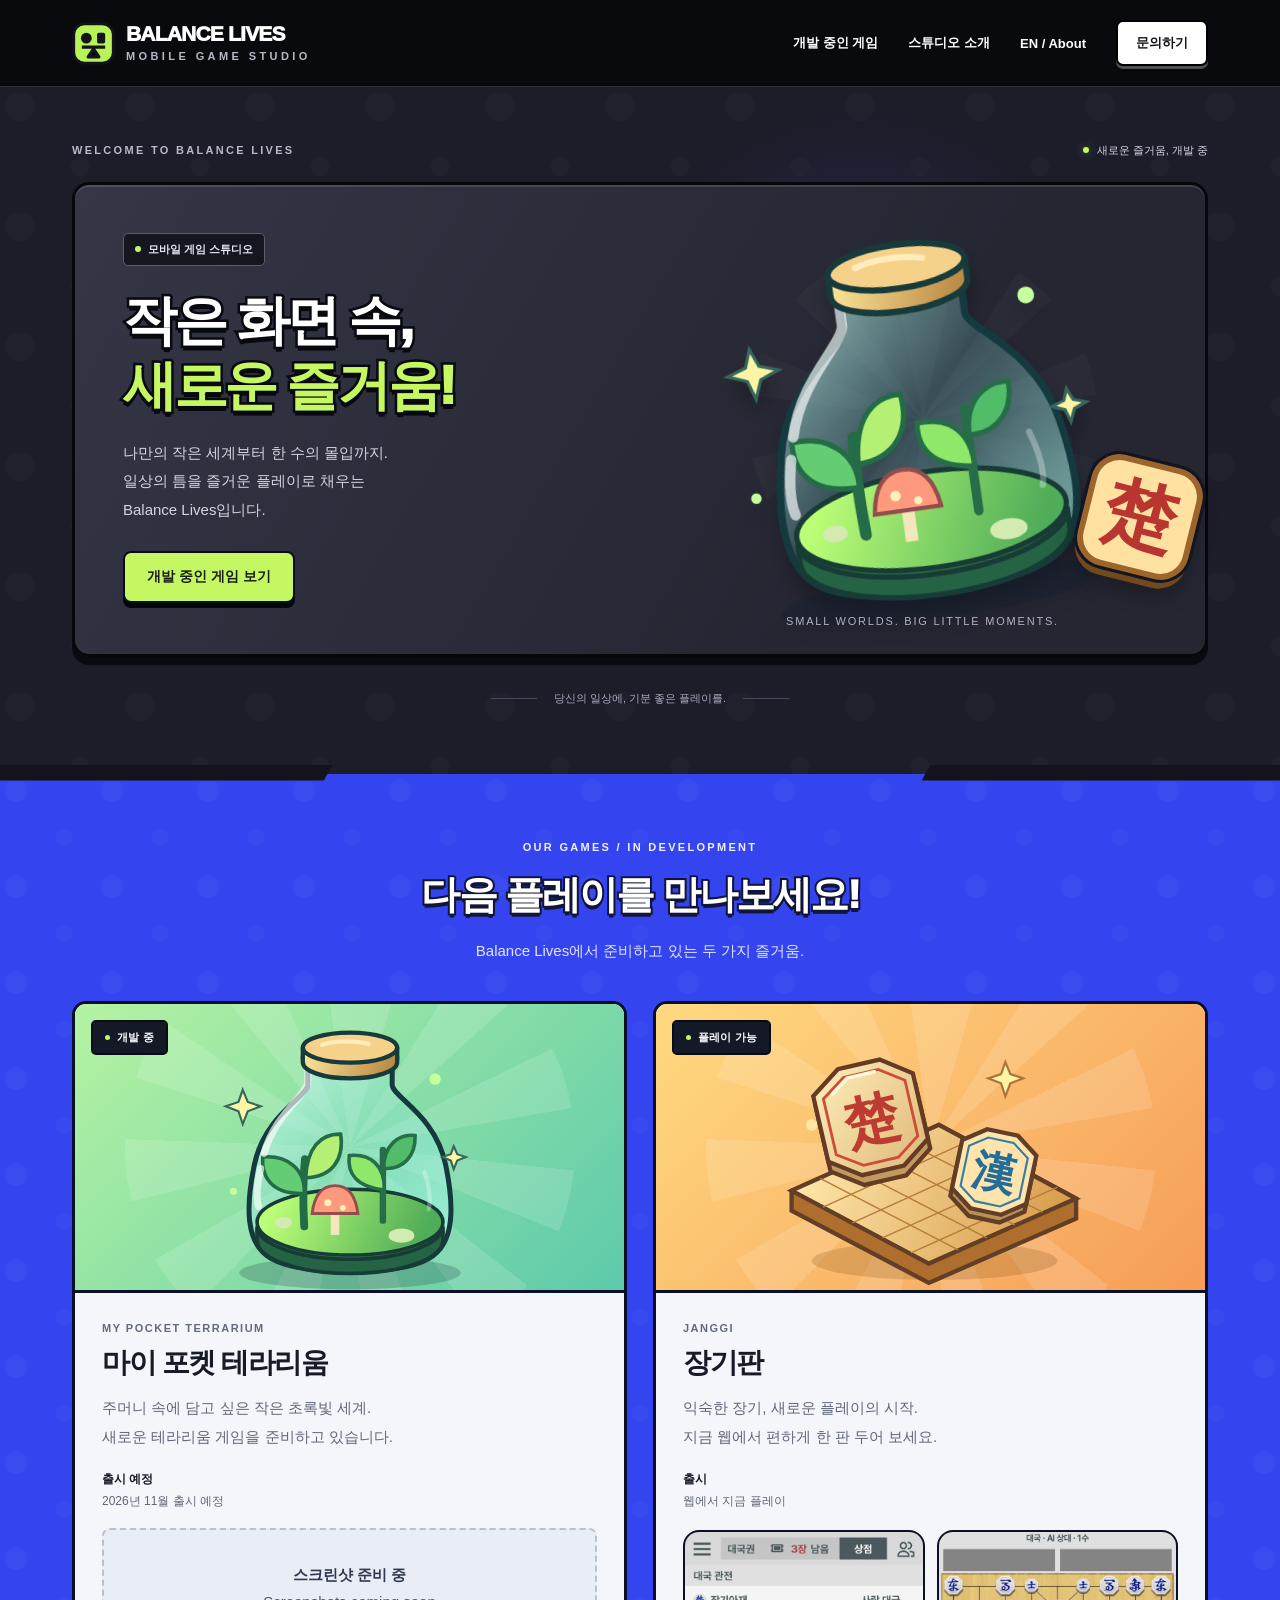
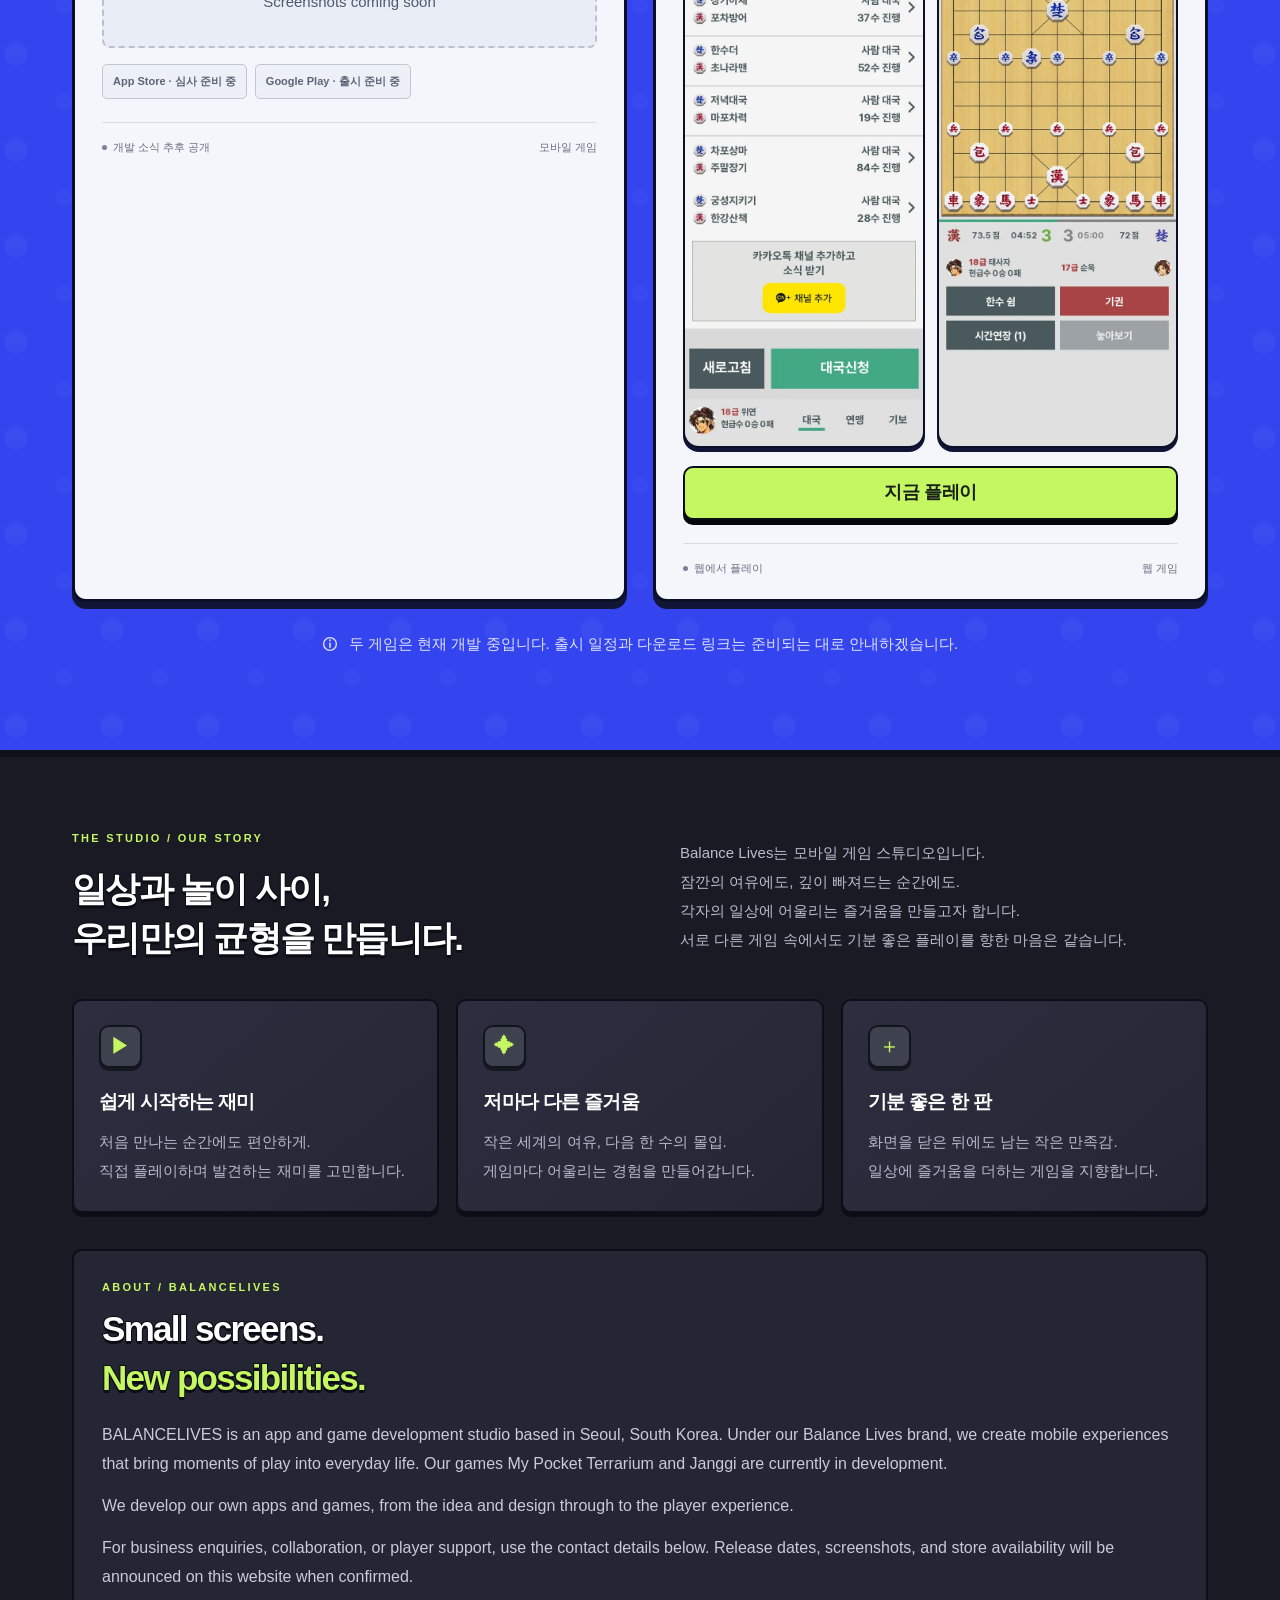
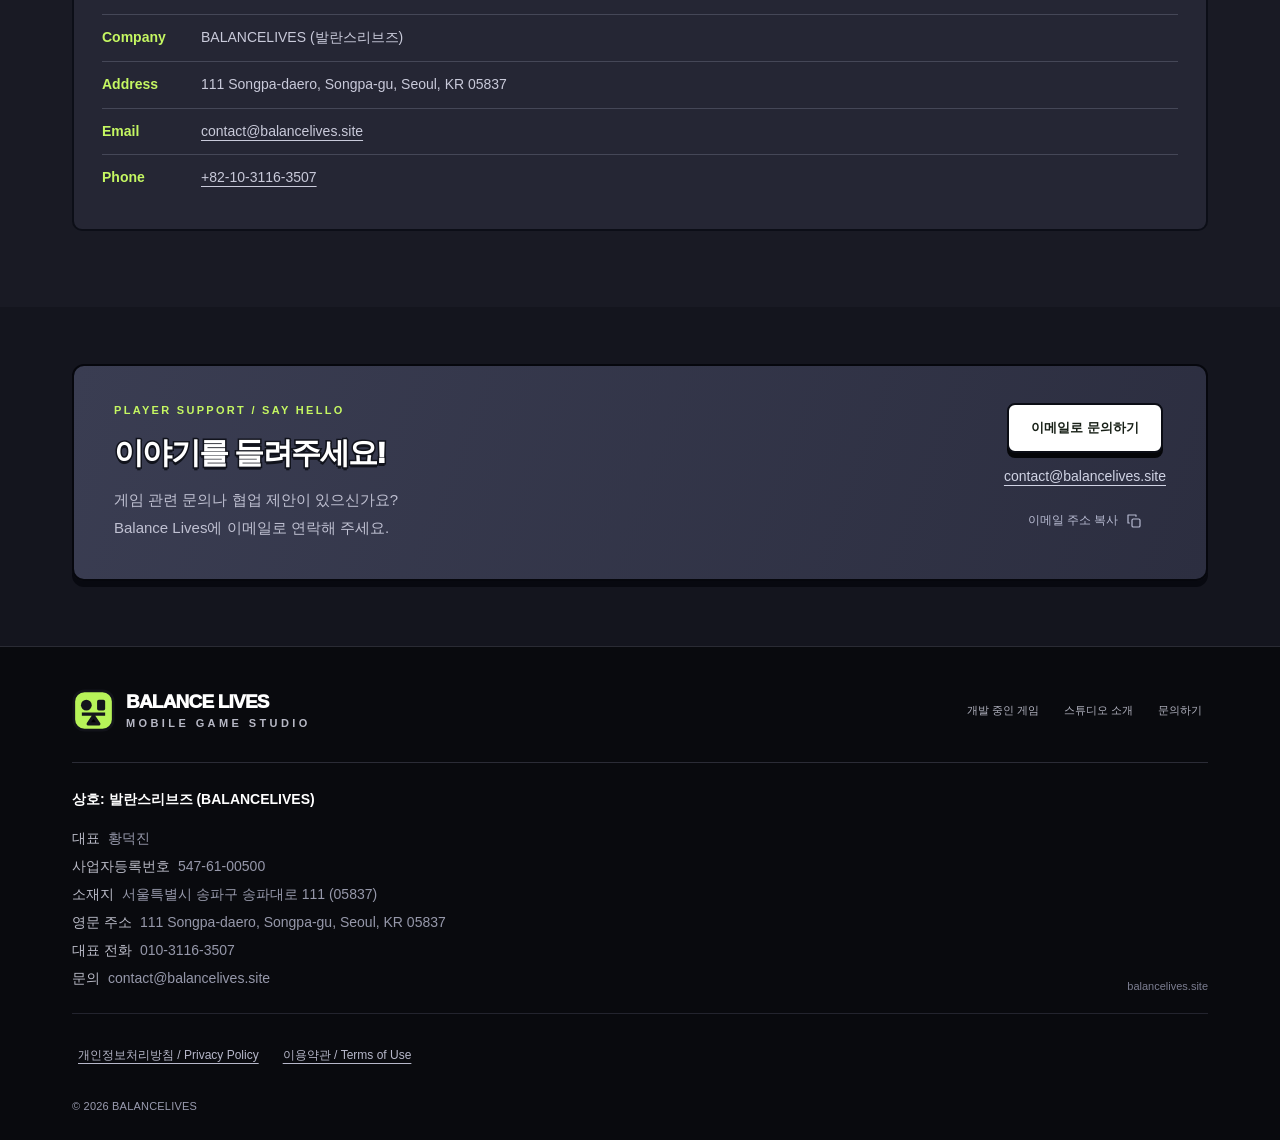
==== index.html @ 492463c9 "Make 장기판 phone shots a horizontal swipe carousel on mobile" ====
<!doctype html>
<html lang="ko"><head><meta charset="utf-8"><meta name="viewport" content="width=device-width, initial-scale=1"><meta name="theme-color" content="#12131b">
<title>Balance Lives | 작은 화면, 새로운 즐거움</title><meta name="description" content="모바일 게임 스튜디오 Balance Lives. 개발 중인 마이 포켓 테라리움과 장기, 스튜디오 소개 및 문의 안내."><link rel="canonical" href="https://balancelives.site/"><meta property="og:type" content="website"><meta property="og:locale" content="ko_KR"><meta property="og:title" content="Balance Lives | 작은 화면, 새로운 즐거움"><meta property="og:description" content="마이 포켓 테라리움과 장기를 준비하는 모바일 게임 스튜디오."><meta property="og:url" content="https://balancelives.site/">
<meta property="og:site_name" content="Balance Lives"><meta property="og:image" content="https://balancelives.site/assets/og-image.png"><meta property="og:image:width" content="1200"><meta property="og:image:height" content="630"><meta property="og:image:alt" content="Balance Lives — mobile apps and games from Seoul"><meta name="twitter:card" content="summary_large_image"><link rel="apple-touch-icon" sizes="180x180" href="/assets/apple-touch-icon.png"><link rel="icon" type="image/png" sizes="32x32" href="/assets/favicon-32.png"><link rel="icon" type="image/png" sizes="16x16" href="/assets/favicon-16.png">
<link rel="stylesheet" href="/assets/site.css"></head><body>
<a class="skip" href="#main">본문 바로가기</a>
<header class="site-header"><nav class="wrap nav" aria-label="주요 메뉴"><a class="brand" href="#" aria-label="Balance Lives 홈"><svg viewBox="0 0 48 48" aria-hidden="true"><rect x="2" y="2" width="44" height="44" rx="12" fill="#b7f359" stroke="#12131a" stroke-width="3"/><path d="M11 28h26M24 30l-6 9h12z" stroke="#14151c" stroke-width="3.5" stroke-linejoin="round"/><circle cx="16" cy="18" r="6" fill="#14151c"/><rect x="28" y="12" width="9" height="12" rx="2" fill="#14151c"/></svg><span class="brand-text">BALANCE LIVES<small>MOBILE GAME STUDIO</small></span></a><button type="button" class="menu-toggle" aria-expanded="false" aria-controls="nav-links" aria-label="메뉴 열기" id="menu-toggle" hidden>☰</button><div class="nav-links" id="nav-links"><a href="#games">개발 중인 게임</a><a href="#about">스튜디오 소개</a><a href="#about-en" lang="en" hreflang="en">EN / About</a><a href="#contact" class="nav-contact">문의하기</a></div></nav></header>
<main id="main">
<section class="hero pattern" aria-labelledby="hero-title"><div class="wrap"><div class="hero-meta"><span class="eyebrow">WELCOME TO BALANCE LIVES</span><span class="meta-status"><i class="status-dot"></i>새로운 즐거움, 개발 중</span></div><div class="hero-panel"><div class="hero-copy"><span class="pill">모바일 게임 스튜디오</span><h1 id="hero-title">작은 화면 속,<br><span>새로운 즐거움!</span></h1><p>나만의 작은 세계부터 한 수의 몰입까지.<br>일상의 틈을 즐거운 플레이로 채우는<br>Balance Lives입니다.</p><a href="#games" class="button">개발 중인 게임 보기</a></div><div class="hero-visual" role="img" aria-label="초록 식물이 자라는 테라리움과 붉은 장기 말을 표현한 스튜디오 일러스트"><svg viewBox="0 0 540 440" fill="none" aria-hidden="true">
<defs><linearGradient id="heroglass" x1="140" y1="80" x2="400" y2="350" gradientUnits="userSpaceOnUse"><stop stop-color="#d8fff3" stop-opacity=".8"/><stop offset=".5" stop-color="#8ce2e6" stop-opacity=".22"/><stop offset="1" stop-color="#b0fff1" stop-opacity=".6"/></linearGradient><linearGradient id="herobase" x1="160" y1="300" x2="350" y2="390" gradientUnits="userSpaceOnUse"><stop stop-color="#bcff76"/><stop offset="1" stop-color="#4fac58"/></linearGradient><linearGradient id="herocap" x1="210" y1="65" x2="330" y2="110" gradientUnits="userSpaceOnUse"><stop stop-color="#fee69a"/><stop offset="1" stop-color="#b98742"/></linearGradient></defs>
<ellipse cx="270" cy="390" rx="155" ry="23" fill="#071a32" opacity=".2"/>
<path d="M211 94h118v33c0 17 61 42 75 113 11 54 14 109-24 130-42 25-177 25-220 0-38-21-35-76-24-130 14-71 75-96 75-113Z" fill="url(#heroglass)" stroke="#143a40" stroke-width="7"/>
<ellipse cx="270" cy="331" rx="130" ry="42" fill="#337447" stroke="#173c36" stroke-width="5"/><path d="M140 325v19c0 26 58 47 130 47s130-21 130-47v-19c0 25-58 46-130 46s-130-21-130-46" fill="#246343" stroke="#173c36" stroke-width="5"/>
<ellipse cx="270" cy="319" rx="130" ry="46" fill="url(#herobase)" stroke="#173c36" stroke-width="5"/>
<path d="M206 325q-3-54 1-94" stroke="#246b48" stroke-width="11" stroke-linecap="round"/><path d="M206 279c-50 2-60-28-58-51 34-3 60 17 58 51Z" fill="#64cc72" stroke="#246b48" stroke-width="5"/><path d="M208 257c2-42 21-62 49-61 5 35-12 60-49 61Z" fill="#b4f073" stroke="#246b48" stroke-width="5"/>
<path d="M316 317v-99" stroke="#276d4a" stroke-width="9" stroke-linecap="round"/><path d="M318 274c-40-4-52-24-49-48 30-3 50 14 49 48Z" fill="#90e86b" stroke="#276d4a" stroke-width="5"/><path d="M317 244c0-32 21-49 44-46 1 28-16 48-44 46Z" fill="#51bd69" stroke="#276d4a" stroke-width="5"/>
<path d="M249 337v-30" stroke="#f4e7bd" stroke-width="12"/><path d="M217 307q5-39 32-39t32 39Z" fill="#ff997d" stroke="#924e4d" stroke-width="4"/><circle cx="239" cy="292" r="5" fill="#fff1bc"/><circle cx="260" cy="299" r="4" fill="#fff1bc"/><ellipse cx="342" cy="338" rx="18" ry="10" fill="#d3eab2"/><ellipse cx="177" cy="320" rx="12" ry="8" fill="#d3eab2"/>
<path d="M211 97v26c0 17-47 46-61 100M145 244q-8 36-3 53" stroke="white" stroke-opacity=".65" stroke-width="10" stroke-linecap="round"/><path d="M374 249q11 33 6 52" stroke="white" stroke-opacity=".3" stroke-width="6" stroke-linecap="round"/>
<ellipse cx="270" cy="89" rx="66" ry="21" fill="#876038" stroke="#173a3a" stroke-width="6"/><path d="M204 75v20c0 13 29 23 66 23s66-10 66-23V75" fill="url(#herocap)" stroke="#173a3a" stroke-width="6"/><ellipse cx="270" cy="75" rx="66" ry="21" fill="#f5d18a" stroke="#173a3a" stroke-width="6"/><path d="M231 71c18-6 46-6 65-1" stroke="#ffedbc" stroke-width="6" stroke-linecap="round"/>
<path d="m120 134 7 17 18 6-18 7-7 18-6-18-18-7 18-6ZM415 213l5 11 12 4-12 5-5 12-4-12-12-5 12-4Z" fill="#fbf5a5" stroke="#37675b" stroke-width="3"/><circle cx="389" cy="119" r="8" fill="#c6ff9c"/><circle cx="107" cy="276" r="5" fill="#c6ff9c"/>
</svg><span class="floating-chip" aria-hidden="true">楚</span><span class="visual-note" aria-hidden="true">SMALL WORLDS. BIG LITTLE MOMENTS.</span></div></div><div class="hero-bottom">당신의 일상에, 기분 좋은 플레이를.</div></div></section>
<div class="zigzag" aria-hidden="true"></div>
<section class="games-section" id="games" aria-labelledby="games-title"><div class="wrap"><div class="section-head"><div class="eyebrow">OUR GAMES / IN DEVELOPMENT</div><h2 id="games-title">다음 플레이를 만나보세요!</h2><p>Balance Lives에서 준비하고 있는 두 가지 즐거움.</p></div><div class="games-grid">
<article class="game-card"><div class="game-art terrarium" role="img" aria-label="마이 포켓 테라리움을 표현한 유리병과 초록 식물 일러스트"><svg viewBox="0 0 540 440" fill="none" aria-hidden="true">
<defs><linearGradient id="gameglass" x1="140" y1="80" x2="400" y2="350" gradientUnits="userSpaceOnUse"><stop stop-color="#d8fff3" stop-opacity=".8"/><stop offset=".5" stop-color="#8ce2e6" stop-opacity=".22"/><stop offset="1" stop-color="#b0fff1" stop-opacity=".6"/></linearGradient><linearGradient id="gamebase" x1="160" y1="300" x2="350" y2="390" gradientUnits="userSpaceOnUse"><stop stop-color="#bcff76"/><stop offset="1" stop-color="#4fac58"/></linearGradient><linearGradient id="gamecap" x1="210" y1="65" x2="330" y2="110" gradientUnits="userSpaceOnUse"><stop stop-color="#fee69a"/><stop offset="1" stop-color="#b98742"/></linearGradient></defs>
<ellipse cx="270" cy="390" rx="155" ry="23" fill="#071a32" opacity=".2"/>
<path d="M211 94h118v33c0 17 61 42 75 113 11 54 14 109-24 130-42 25-177 25-220 0-38-21-35-76-24-130 14-71 75-96 75-113Z" fill="url(#gameglass)" stroke="#143a40" stroke-width="7"/>
<ellipse cx="270" cy="331" rx="130" ry="42" fill="#337447" stroke="#173c36" stroke-width="5"/><path d="M140 325v19c0 26 58 47 130 47s130-21 130-47v-19c0 25-58 46-130 46s-130-21-130-46" fill="#246343" stroke="#173c36" stroke-width="5"/>
<ellipse cx="270" cy="319" rx="130" ry="46" fill="url(#gamebase)" stroke="#173c36" stroke-width="5"/>
<path d="M206 325q-3-54 1-94" stroke="#246b48" stroke-width="11" stroke-linecap="round"/><path d="M206 279c-50 2-60-28-58-51 34-3 60 17 58 51Z" fill="#64cc72" stroke="#246b48" stroke-width="5"/><path d="M208 257c2-42 21-62 49-61 5 35-12 60-49 61Z" fill="#b4f073" stroke="#246b48" stroke-width="5"/>
<path d="M316 317v-99" stroke="#276d4a" stroke-width="9" stroke-linecap="round"/><path d="M318 274c-40-4-52-24-49-48 30-3 50 14 49 48Z" fill="#90e86b" stroke="#276d4a" stroke-width="5"/><path d="M317 244c0-32 21-49 44-46 1 28-16 48-44 46Z" fill="#51bd69" stroke="#276d4a" stroke-width="5"/>
<path d="M249 337v-30" stroke="#f4e7bd" stroke-width="12"/><path d="M217 307q5-39 32-39t32 39Z" fill="#ff997d" stroke="#924e4d" stroke-width="4"/><circle cx="239" cy="292" r="5" fill="#fff1bc"/><circle cx="260" cy="299" r="4" fill="#fff1bc"/><ellipse cx="342" cy="338" rx="18" ry="10" fill="#d3eab2"/><ellipse cx="177" cy="320" rx="12" ry="8" fill="#d3eab2"/>
<path d="M211 97v26c0 17-47 46-61 100M145 244q-8 36-3 53" stroke="white" stroke-opacity=".65" stroke-width="10" stroke-linecap="round"/><path d="M374 249q11 33 6 52" stroke="white" stroke-opacity=".3" stroke-width="6" stroke-linecap="round"/>
<ellipse cx="270" cy="89" rx="66" ry="21" fill="#876038" stroke="#173a3a" stroke-width="6"/><path d="M204 75v20c0 13 29 23 66 23s66-10 66-23V75" fill="url(#gamecap)" stroke="#173a3a" stroke-width="6"/><ellipse cx="270" cy="75" rx="66" ry="21" fill="#f5d18a" stroke="#173a3a" stroke-width="6"/><path d="M231 71c18-6 46-6 65-1" stroke="#ffedbc" stroke-width="6" stroke-linecap="round"/>
<path d="m120 134 7 17 18 6-18 7-7 18-6-18-18-7 18-6ZM415 213l5 11 12 4-12 5-5 12-4-12-12-5 12-4Z" fill="#fbf5a5" stroke="#37675b" stroke-width="3"/><circle cx="389" cy="119" r="8" fill="#c6ff9c"/><circle cx="107" cy="276" r="5" fill="#c6ff9c"/>
</svg><span class="dev-badge">개발 중</span></div><div class="game-info"><span class="eyebrow">MY POCKET TERRARIUM</span><h3>마이 포켓 테라리움</h3><p>주머니 속에 담고 싶은 작은 초록빛 세계.<br>새로운 테라리움 게임을 준비하고 있습니다.</p><dl class="release-info"><div><dt>출시 예정</dt><dd>2026년 11월 출시 예정</dd></div></dl><!-- 파일 추가 후 data-screenshot-ready를 true로 바꾸면 9:19.5 스크린샷을 표시합니다. -->
<figure class="game-screenshot-frame" data-screenshot-ready="false"><template><img class="game-screenshot" src="/assets/games/my-pocket-terrarium-1.png" alt="마이 포켓 테라리움 게임 플레이 화면" width="900" height="1950" loading="lazy" decoding="async"></template><figcaption class="screenshot-placeholder"><strong>스크린샷 준비 중</strong><span lang="en">Screenshots coming soon</span></figcaption></figure><div class="store-links" aria-label="스토어 출시 상태"><span class="store-pending">App Store · 심사 준비 중</span><span class="store-pending">Google Play · 출시 준비 중</span><!-- 출시 후 span을 실제 스토어 URL의 a로 교체하세요. --></div><div class="game-info-bottom"><span>개발 소식 추후 공개</span><span>모바일 게임</span></div></div></article>
<article class="game-card"><div class="game-art janggi" role="img" aria-label="장기판 위의 붉은 초나라 말과 푸른 한나라 말 일러스트"><svg viewBox="0 0 540 440" fill="none" aria-hidden="true"><defs><linearGradient id="board" x1="90" y1="230" x2="420" y2="390" gradientUnits="userSpaceOnUse"><stop stop-color="#ffe8ac"/><stop offset="1" stop-color="#d89c4b"/></linearGradient><linearGradient id="redpiece" x1="100" y1="100" x2="250" y2="260" gradientUnits="userSpaceOnUse"><stop stop-color="#fff1bd"/><stop offset="1" stop-color="#dfb879"/></linearGradient></defs><ellipse cx="275" cy="373" rx="172" ry="27" fill="#71410d" opacity=".2"/><path d="m75 275 206-92 192 103v28l-206 90L75 303Z" fill="#ad6e2e" stroke="#633e27" stroke-width="6"/><path d="m75 275 206-92 192 103-206 91Z" fill="url(#board)" stroke="#633e27" stroke-width="6"/><g stroke="#b67c39" stroke-width="2"><path d="m115 258 193 100m-154-117 194 100m-155-118 194 100m-156-118 195 100M119 298l205-93m-164 115 205-93m-163 114 205-92m-165 113 205-92"/></g><g transform="rotate(-13 192 203)"><path d="m121 139 42-29h60l41 29v94l-41 29h-60l-42-29Z" fill="#c29a60" stroke="#663b24" stroke-width="6"/><path d="m121 125 42-29h60l41 29v94l-41 29h-60l-42-29Z" fill="url(#redpiece)" stroke="#663b24" stroke-width="6"/><path d="m134 132 34-23h50l33 23v80l-33 23h-50l-34-23Z" stroke="#cc4e3a" stroke-width="4"/><text x="192" y="202" text-anchor="middle" font-size="76" font-family="serif" font-weight="900" fill="#bd3c31">楚</text><path d="m148 128 25-17h39" stroke="#fff9db" stroke-width="5" stroke-linecap="round"/></g><g transform="rotate(12 355 260)"><path d="m303 225 31-22h44l31 22v69l-31 22h-44l-31-22Z" fill="#b99058" stroke="#633e27" stroke-width="6"/><path d="m303 214 31-22h44l31 22v69l-31 22h-44l-31-22Z" fill="#ffe5ad" stroke="#633e27" stroke-width="6"/><path d="m314 220 24-17h36l24 17v57l-24 17h-36l-24-17Z" stroke="#367ea0" stroke-width="3"/><text x="356" y="271" text-anchor="middle" font-family="serif" font-size="60" font-weight="900" fill="#246d99">漢</text></g><path d="m374 95 7 17 18 6-18 7-7 18-6-18-18-7 18-6Z" fill="#fff3a4" stroke="#aa743b" stroke-width="3"/><circle cx="103" cy="183" r="8" fill="#ffe8a2"/></svg><span class="dev-badge">플레이 가능</span></div><div class="game-info"><span class="eyebrow">JANGGI</span><h3>장기판</h3><p>익숙한 장기, 새로운 플레이의 시작.<br>지금 웹에서 편하게 한 판 두어 보세요.</p><dl class="release-info"><div><dt>출시</dt><dd>웹에서 지금 플레이</dd></div></dl>
<div class="janggi-phone-shots" aria-label="장기판 플레이 화면">
<figure class="janggi-phone"><img src="/assets/games/janggi-lobby.svg" alt="장기판 로비 화면 — 대국 관전 목록과 대국신청" width="600" height="1298" loading="lazy" decoding="async"></figure>
<figure class="janggi-phone"><img src="/assets/games/janggi-ai-board.svg" alt="장기판 AI 대국 화면 — 진행 중인 장기 판" width="600" height="1298" loading="lazy" decoding="async"></figure>
</div>
<div class="janggi-phone-dots" aria-hidden="true"><span class="is-active"></span><span></span></div><div class="store-links" aria-label="플레이 링크"><a class="janggi-play-btn" href="https://janggi.balancelives.site" target="_blank" rel="noopener noreferrer">지금 플레이</a></div><div class="game-info-bottom"><span>웹에서 플레이</span><span>웹 게임</span></div></div></article>
</div><p class="updates-note"><svg viewBox="0 0 20 20" fill="none" aria-hidden="true"><circle cx="10" cy="10" r="8" stroke="currentColor" stroke-width="1.7"/><path d="M10 9v5M10 5v1" stroke="currentColor" stroke-width="2" stroke-linecap="round"/></svg>두 게임은 현재 개발 중입니다. 출시 일정과 다운로드 링크는 준비되는 대로 안내하겠습니다.</p></div></section>
<section class="about-section" id="about" aria-labelledby="about-title"><div class="wrap"><div class="about-intro"><div><div class="eyebrow">THE STUDIO / OUR STORY</div><h2 id="about-title">일상과 놀이 사이,<br>우리만의 균형을 만듭니다.</h2></div><p>Balance Lives는 모바일 게임 스튜디오입니다.<br>잠깐의 여유에도, 깊이 빠져드는 순간에도.<br>각자의 일상에 어울리는 즐거움을 만들고자 합니다.<br>서로 다른 게임 속에서도 기분 좋은 플레이를 향한 마음은 같습니다.</p></div><div class="values"><article class="value"><div class="value-icon" aria-hidden="true">▶</div><h3>쉽게 시작하는 재미</h3><p>처음 만나는 순간에도 편안하게.<br>직접 플레이하며 발견하는 재미를 고민합니다.</p></article><article class="value"><div class="value-icon" aria-hidden="true">✦</div><h3>저마다 다른 즐거움</h3><p>작은 세계의 여유, 다음 한 수의 몰입.<br>게임마다 어울리는 경험을 만들어갑니다.</p></article><article class="value"><div class="value-icon" aria-hidden="true">＋</div><h3>기분 좋은 한 판</h3><p>화면을 닫은 뒤에도 남는 작은 만족감.<br>일상에 즐거움을 더하는 게임을 지향합니다.</p></article></div><section class="english-about" id="about-en" lang="en" aria-labelledby="about-en-title"><div class="eyebrow">ABOUT / BALANCELIVES</div><h3 id="about-en-title">Small screens.<br><span>New possibilities.</span></h3><p>BALANCELIVES is an app and game development studio based in Seoul, South Korea. Under our Balance Lives brand, we create mobile experiences that bring moments of play into everyday life. Our games My Pocket Terrarium and Janggi are currently in development.</p><p>We develop our own apps and games, from the idea and design through to the player experience.</p><p>For business enquiries, collaboration, or player support, use the contact details below. Release dates, screenshots, and store availability will be announced on this website when confirmed.</p><dl class="english-company"><div><dt>Company</dt><dd>BALANCELIVES (발란스리브즈)</dd></div><div><dt>Address</dt><dd>111 Songpa-daero, Songpa-gu, Seoul, KR 05837</dd></div><div><dt>Email</dt><dd><a href="mailto:contact@balancelives.site">contact@balancelives.site</a></dd></div><div><dt>Phone</dt><dd><a href="tel:+821031163507">+82-10-3116-3507</a></dd></div></dl></section></div></section>
<section class="contact-section" id="contact" aria-labelledby="contact-title"><div class="wrap contact-panel"><div><div class="eyebrow">PLAYER SUPPORT / SAY HELLO</div><h2 id="contact-title">이야기를 들려주세요!</h2><p>게임 관련 문의나 협업 제안이 있으신가요?<br>Balance Lives에 이메일로 연락해 주세요.</p></div><div class="contact-actions"><a class="button" href="mailto:contact@balancelives.site">이메일로 문의하기</a><a class="email" href="mailto:contact@balancelives.site">contact@balancelives.site</a><button type="button" class="copy" id="copy-email" hidden><span class="copy-label">이메일 주소 복사</span><svg viewBox="0 0 24 24" fill="none" stroke="currentColor" stroke-width="1.8" stroke-linecap="round" stroke-linejoin="round" aria-hidden="true" focusable="false"><rect x="9" y="9" width="12" height="12" rx="2"/><path d="M15 5V3H3v12h2"/></svg></button></div></div></section>
</main>
<footer class="site-footer"><div class="wrap"><div class="footer-top"><a href="#" class="brand" aria-label="Balance Lives 맨 위로"><svg viewBox="0 0 48 48" aria-hidden="true"><rect x="2" y="2" width="44" height="44" rx="12" fill="#b7f359" stroke="#12131a" stroke-width="3"/><path d="M11 28h26M24 30l-6 9h12z" stroke="#14151c" stroke-width="3.5" stroke-linejoin="round"/><circle cx="16" cy="18" r="6" fill="#14151c"/><rect x="28" y="12" width="9" height="12" rx="2" fill="#14151c"/></svg><span class="brand-text">BALANCE LIVES<small>MOBILE GAME STUDIO</small></span></a><nav class="footer-nav" aria-label="하단 메뉴"><a href="#games">개발 중인 게임</a><a href="#about">스튜디오 소개</a><a href="#contact">문의하기</a></nav></div><div class="company"><div><p class="company-name">상호: 발란스리브즈 (BALANCELIVES)</p><dl class="company-details"><div><dt>대표</dt><dd>황덕진</dd></div><div><dt>사업자등록번호</dt><dd>547-61-00500</dd></div><div><dt>소재지</dt><dd>서울특별시 송파구 송파대로 111 (05837)</dd></div><div><dt>영문 주소</dt><dd lang="en">111 Songpa-daero, Songpa-gu, Seoul, KR 05837</dd></div><div><dt>대표 전화</dt><dd><a href="tel:+821031163507">010-3116-3507</a></dd></div><div><dt>문의</dt><dd><a href="mailto:contact@balancelives.site">contact@balancelives.site</a></dd></div></dl></div><span class="company-domain">balancelives.site</span></div><nav class="policy-links" aria-label="정책 / Policies"><a href="/privacy/">개인정보처리방침 / Privacy Policy</a><a href="/terms/">이용약관 / Terms of Use</a></nav><p class="copyright">© 2026 BALANCELIVES</p></div></footer>
<div class="toast" id="toast" role="status" aria-live="polite" aria-atomic="true"></div>
<script src="/assets/main.js" defer></script><noscript><style>@media(max-width:720px){.site-header{height:auto}.nav{flex-wrap:wrap;padding-top:18px;padding-bottom:16px}.nav-links{position:static;display:flex;flex-direction:row;flex-wrap:wrap;background:none;border:0;box-shadow:none;padding:0;gap:15px;width:100%;font-size:11px}.nav-links>a{padding:6px 0}.nav-contact{background:none;color:white;border:0;box-shadow:none;margin:0;gap:10px}}</style></noscript>
<script>
(function(){
  var track=document.querySelector('.janggi-phone-shots');
  var dots=document.querySelectorAll('.janggi-phone-dots span');
  if(!track||dots.length<2) return;
  function sync(){
    var items=track.querySelectorAll('.janggi-phone');
    if(!items.length) return;
    var i=0, best=1e9;
    for(var n=0;n<items.length;n++){
      var d=Math.abs(items[n].offsetLeft-track.scrollLeft);
      if(d<best){best=d;i=n;}
    }
    dots.forEach(function(d,idx){d.classList.toggle('is-active',idx===i);});
  }
  track.addEventListener('scroll',sync,{passive:true});
  sync();
})();
</script>
</body></html>
---- assets/site.css ----
:root{--ink:#12131b;--dark:#1c1d29;--blue:#3445ef;--lime:#c5f762;--white:#fff;--muted:#b7b8ca;--edge:#080910}*{box-sizing:border-box}[hidden]{display:none!important}html{scroll-behavior:smooth;scroll-padding-top:100px}body{margin:0;font-family:"Arial Black","Apple SD Gothic Neo","Malgun Gothic",sans-serif;color:#fff;background:var(--ink);word-break:keep-all;-webkit-font-smoothing:antialiased}button,a,summary{-webkit-tap-highlight-color:transparent}a{color:inherit;text-decoration:none}button{font:inherit}button,a,summary{touch-action:manipulation}a:focus-visible,button:focus-visible,summary:focus-visible{outline:3px solid var(--lime);outline-offset:5px}::selection{background:var(--lime);color:var(--ink)}.wrap{width:min(1136px,calc(100% - 80px));margin:auto}.eyebrow{font-family:Arial,sans-serif;font-size:11px;font-weight:800;letter-spacing:2.3px;line-height:1.5;text-transform:uppercase}.skip{position:absolute;top:-80px;z-index:30;background:var(--lime);color:#101116;padding:14px}.skip:focus{top:10px}.site-header{height:87px;background:#090a0e;position:relative;z-index:10;border-bottom:1px solid #30313c}.nav{height:100%;display:flex;justify-content:space-between;align-items:center;gap:24px}.brand{display:inline-flex;align-items:center;gap:11px;flex:none}.brand svg{width:43px;height:43px}.brand-text{font-family:Arial,sans-serif;font-weight:950;font-size:21px;line-height:.95;letter-spacing:-.8px}.brand-text small{font-size:11px;font-weight:700;letter-spacing:3.4px;display:block;margin-top:7px;color:#b7b8c5}.nav-links{display:flex;gap:30px;align-items:center;font-size:13px;font-weight:700}.nav-links>a:hover{color:var(--lime)}.nav-contact{display:inline-flex;gap:26px;align-items:center;padding:12px 18px;border-radius:7px;background:#fff;color:#11121a;border:2px solid #000;box-shadow:0 3px 0 #4d4e57}.nav-links>.nav-contact:hover{background:var(--lime);color:#11121a}.menu-toggle{display:none;border:1px solid #52535e;background:#22232d;border-radius:5px;width:42px;height:40px;color:white;font-size:24px;cursor:pointer}.pattern{background-color:#1c1d29;background-image:radial-gradient(circle at 20px 20px,#ffffff05 14px,transparent 15px),radial-gradient(circle at 80px 80px,#ffffff04 9px,transparent 10px);background-size:120px 120px}.hero{position:relative;padding:55px 0 68px;overflow:hidden}.hero:before{content:"";position:absolute;width:530px;height:530px;left:calc(50% - 45px);top:5px;background:radial-gradient(ellipse,#6a5ef52b,transparent 65%);pointer-events:none}.hero-meta{display:flex;align-items:center;justify-content:space-between;color:#b9b9c9;margin-bottom:23px}.meta-status{display:flex;align-items:center;gap:8px;font-size:11px;color:#d2d3e1}.status-dot{width:6px;height:6px;flex:none;background:var(--lime);border-radius:50%;box-shadow:0 0 10px #c5f76366}.hero-panel{display:grid;grid-template-columns:1fr 1fr;position:relative;align-items:center;min-height:475px;border:3px solid #06070b;border-radius:17px;background:linear-gradient(120deg,#353646,#252632 70%);box-shadow:inset 0 2px 0 #ffffff20,0 8px 0 #090a10;isolation:isolate}.hero-copy{padding:45px 0 47px 48px;position:relative;z-index:2}.pill{display:inline-flex;align-items:center;gap:7px;background:#151620;border:1px solid #5b5d6c;border-radius:5px;padding:8px 11px;font-size:11px;font-weight:700;color:#e4e4ed}.pill:before{content:"";width:6px;height:6px;background:var(--lime);border-radius:50%}.hero h1{font-size:clamp(43px,4.2vw,61px);font-weight:950;line-height:1.22;letter-spacing:-3.4px;margin:22px 0 20px;paint-order:stroke fill; -webkit-text-stroke:5px #090a10;text-shadow:0 5px 0 #08090e}.hero h1 span{color:var(--lime)}.hero-copy p{font-family:"Apple SD Gothic Neo","Malgun Gothic",sans-serif;color:#d5d5e1;font-size:15px;line-height:1.9;margin:0 0 27px}.button{display:inline-flex;align-items:center;justify-content:center;gap:36px;border:2px solid #0b0d15;border-radius:8px;padding:15px 22px;font-size:14px;font-weight:900;background:var(--lime);color:#182017;box-shadow:0 5px 0 #050609;transition:transform .16s,box-shadow .16s,background .16s;cursor:pointer}.button:hover{background:#d7ff8b;transform:translateY(-2px);box-shadow:0 7px 0 #050609}.button:active{transform:translateY(3px);box-shadow:0 2px 0 #050609}.button .arrow{font-family:Arial,sans-serif;font-size:20px}.hero-visual{position:relative;align-self:stretch;display:flex;align-items:center;justify-content:center;min-width:0}.hero-visual:before{content:"";position:absolute;width:350px;height:350px;border-radius:50%;background:repeating-conic-gradient(from 10deg,#ffffff06 0deg 14deg,transparent 14deg 35deg);transform:rotate(-12deg)}.hero-visual>svg{position:relative;width:112%;max-width:570px;transform:rotate(-8deg) translate(-5px,-3px);filter:drop-shadow(0 15px 10px #0004)}.floating-chip{position:absolute;right:8px;bottom:80px;width:114px;height:114px;display:grid;place-items:center;background:#ffe1a1;border:6px solid #9b652b;outline:3px solid #111622;box-shadow:0 9px 0 #70491f,0 18px 20px #0004;border-radius:29px;transform:rotate(14deg);font-family:serif;font-weight:900;font-size:72px;color:#b93630;line-height:1}.visual-note{position:absolute;bottom:27px;left:25px;right:25px;text-align:center;font-size:11px;letter-spacing:1.8px;font-family:Arial,sans-serif;color:#b1b1c4}.hero-bottom{display:flex;justify-content:center;align-items:center;gap:17px;margin-top:34px;color:#a8a9be;font-size:11px}.hero-bottom:before,.hero-bottom:after{content:"";width:46px;height:1px;background:#494a59}.zigzag{height:16px;background:var(--ink);clip-path:polygon(0 0,26% 0,25.3% 100%,72% 100%,72.7% 0,100% 0,100% 100%,0 100%);position:relative;z-index:2;margin-top:-9px;margin-bottom:-7px}.games-section{background:#3445ef;position:relative;padding:65px 0 78px;background-image:radial-gradient(circle at 16px 16px,#ffffff08 11px,transparent 12px),radial-gradient(circle at 64px 64px,#ffffff05 8px,transparent 9px);background-size:96px 96px}.section-head{text-align:center;margin-bottom:37px}.section-head .eyebrow{color:#eef0ff;margin-bottom:14px}.section-head h2{font-size:39px;font-weight:950;letter-spacing:-1.9px;line-height:1.35;margin:0 0 15px;paint-order:stroke fill;-webkit-text-stroke:4px #111537;text-shadow:0 4px 0 #111537}.section-head p{margin:0;color:#e1e5ff;font-size:15px;font-family:"Malgun Gothic",sans-serif;line-height:1.85}.games-grid{display:grid;grid-template-columns:1fr 1fr;gap:26px}.game-card{border:3px solid #0b1029;border-radius:14px;background:#f5f6fb;box-shadow:0 7px 0 #111537;overflow:hidden;position:relative;color:#171b28}.game-art{height:289px;position:relative;display:flex;align-items:center;justify-content:center;overflow:hidden;border-bottom:3px solid #0b1029}.game-art:before{content:"";position:absolute;width:450px;height:450px;border-radius:50%;background:repeating-conic-gradient(from 0deg,#fff2 0deg 16deg,transparent 16deg 32deg)}.game-art.terrarium{background:linear-gradient(135deg,#b5f3a2,#5dcaab)}.game-art.janggi{background:linear-gradient(135deg,#ffda81,#f69c57)}.game-art>svg{height:110%;width:100%;position:relative;max-width:420px;margin-top:7px;transition:transform .3s}.game-card:hover .game-art>svg{transform:translateY(-5px) rotate(-2deg)}.dev-badge{position:absolute;top:16px;left:16px;background:#141927;color:#fff;font-size:11px;letter-spacing:.2px;padding:8px 12px;border:2px solid #070b16;border-radius:5px;display:flex;gap:7px;align-items:center;font-weight:700}.dev-badge:before{content:"";width:5px;height:5px;background:#c5f762;border-radius:50%}.art-caption{position:absolute;bottom:12px;right:14px;font-size:11px;font-weight:700;background:#ffffffa6;color:#273d3a;padding:5px 7px;border-radius:4px}.game-info{padding:25px 27px 23px}.game-info .eyebrow{font-size:11px;letter-spacing:1.5px;color:#626a7e}.game-info h3{font-size:28px;font-weight:900;letter-spacing:-1.4px;margin:8px 0 13px;line-height:1.3}.game-info p{font-family:"Malgun Gothic",sans-serif;font-size:15px;color:#616779;line-height:1.9;margin:0;min-height:48px}.game-info-bottom{display:flex;justify-content:space-between;gap:12px;align-items:center;margin-top:23px;padding-top:17px;border-top:1px solid #d8dce6;font-size:11px;color:#6b7184}.game-info-bottom>span:first-child{display:flex;align-items:center;gap:6px}.game-info-bottom>span:first-child:before{content:"";width:5px;height:5px;background:#7b8196;border-radius:50%}.updates-note{display:flex;align-items:center;justify-content:center;gap:11px;margin-top:28px;color:#dde2ff;font-size:15px;line-height:1.8;text-align:center}.updates-note svg{width:16px;height:16px;flex:none}.about-section{padding:73px 0 76px;background:#191a24;border-top:7px solid #101119}.about-intro{display:grid;grid-template-columns:1fr 1fr;gap:80px;align-items:center;margin-bottom:37px}.about-intro .eyebrow{color:#c5f762;margin-bottom:17px}.about-intro h2{font-weight:900;font-size:35px;line-height:1.4;letter-spacing:-1.7px;margin:0;paint-order:stroke fill;-webkit-text-stroke:2px #0b0c14;text-shadow:0 3px #0b0c14}.about-intro>p{font-family:"Malgun Gothic",sans-serif;font-size:15px;color:#bbbccc;line-height:1.95;margin:0}.values{display:grid;grid-template-columns:repeat(3,1fr);gap:17px}.value{background:linear-gradient(140deg,#2c2e40,#252634);border:2px solid #0c0e17;box-shadow:0 4px #0c0e17;border-radius:10px;padding:24px 25px 26px}.value-icon{width:43px;height:43px;background:#3e424e;display:grid;place-items:center;border:2px solid #12141c;border-radius:10px;font-size:21px;color:var(--lime);margin-bottom:21px;font-family:Arial,sans-serif;box-shadow:0 3px #151721}.value h3{font-size:19px;letter-spacing:-.7px;margin:0 0 12px;font-weight:900}.value p{font-family:"Malgun Gothic",sans-serif;font-size:15px;line-height:1.95;color:#b8b9cb;margin:0}.contact-section{padding:57px 0 65px;background:#14151e}.contact-panel{display:grid;grid-template-columns:1fr auto;gap:40px;align-items:center;padding:36px 40px;border:2px solid #06070d;border-radius:12px;background:linear-gradient(110deg,#3a3d52,#2c2e40);box-shadow:0 6px 0 #080910;position:relative;overflow:hidden}.contact-panel .eyebrow{font-size:11px;color:#c5f762;margin-bottom:13px}.contact-panel h2{font-weight:950;font-size:30px;letter-spacing:-1.6px;line-height:1.4;margin:0 0 12px;paint-order:stroke fill;-webkit-text-stroke:3px #11131c;text-shadow:0 3px #11131c}.contact-panel p{font-family:"Malgun Gothic",sans-serif;font-size:15px;line-height:1.9;color:#c0c1d2;margin:0}.contact-actions{display:flex;flex-direction:column;gap:15px;align-items:center}.contact-actions .button{background:#fff;gap:23px;padding:14px 22px;font-size:13px}.contact-actions .button:hover{background:#e4e8ff}.email{font-family:Arial,sans-serif;font-size:14px;color:#d0d3e4;text-decoration:underline;text-underline-offset:4px}.copy{cursor:pointer;color:#b8bbd2;background:transparent;border:0;padding:6px 10px;font-size:12px}.copy:hover{color:var(--lime)}.site-footer{padding:42px 0 28px;background:#090a0e;border-top:1px solid #2a2b34}.footer-top{display:flex;align-items:center;justify-content:space-between;gap:25px;padding-bottom:29px;border-bottom:1px solid #2b2c36}.footer-top .brand-text{font-size:19px}.footer-nav{display:flex;gap:25px;font-size:11px;color:#b2b3c0}.footer-nav a:hover{color:#fff}.company{padding:25px 0 21px;display:grid;grid-template-columns:1fr auto;gap:20px;align-items:end}.company-name{font-family:Arial,sans-serif;font-weight:800;font-size:14px;margin:0 0 12px}.company-details{margin:0;color:#9698aa;font-family:"Malgun Gothic",sans-serif;font-size:14px;line-height:2}.company-details div{display:flex;gap:8px}.company-details dt{color:#b9bac6}.company-details dd{margin:0}.company-domain{font-family:Arial,sans-serif;color:#7c7e91;font-size:11px}.privacy{font-family:"Malgun Gothic",sans-serif;color:#9092a5;font-size:11px;line-height:1.9;border-top:1px solid #23242e;padding-top:15px}.privacy summary{cursor:pointer;width:fit-content}.privacy p{max-width:950px;margin:12px 0 0}.copyright{margin:22px 0 0;font-family:Arial,sans-serif;color:#9a9cb0;font-size:11px;letter-spacing:.2px}.toast{position:fixed;bottom:24px;left:50%;transform:translate(-50%,15px);background:#f1f4fb;color:#131621;border:2px solid #090d1d;border-radius:8px;box-shadow:0 4px #090d1d;padding:14px 20px;font-size:12px;opacity:0;pointer-events:none;transition:opacity .2s,transform .2s;z-index:50;white-space:nowrap}.toast.show{opacity:1;transform:translate(-50%,0)}
@media(max-width:1000px){.hero-copy{padding-left:32px}.hero h1{font-size:48px}.hero-visual>svg{width:119%;max-width:none}.floating-chip{right:2px;width:88px;height:88px;font-size:55px;bottom:90px}.hero-panel{min-height:440px}.nav-links{gap:22px}.contact-panel{padding:30px;gap:20px}.about-intro{gap:40px}.game-art{height:255px}.game-info h3{font-size:25px}}
@media(max-width:720px){html{scroll-padding-top:22px}.wrap{width:calc(100% - 36px)}.site-header{height:73px}.brand{gap:8px}.brand svg{width:37px;height:37px}.brand-text{font-size:19px}.brand-text small{font-size:11px;letter-spacing:3px;margin-top:6px}.menu-toggle{display:block}.nav-links{position:absolute;top:72px;right:18px;left:18px;background:#202231;border:2px solid #06070d;border-radius:8px;box-shadow:0 5px #06070d;padding:20px;display:none;flex-direction:column;align-items:stretch;gap:0;font-size:14px}.nav-links.open{display:flex}.nav-links>a{padding:13px 11px}.nav-contact{margin-top:8px;justify-content:space-between}.hero{padding:29px 0 40px}.hero-meta{margin-bottom:17px;gap:10px}.hero-meta .eyebrow{font-size:11px;letter-spacing:1.3px}.meta-status{font-size:11px;gap:5px}.hero-panel{grid-template-columns:1fr;min-height:0;gap:0;border-radius:13px}.hero-copy{padding:28px 23px 0;text-align:center}.pill{font-size:11px;padding:7px 9px}.hero h1{font-size:clamp(32px,9.8vw,55px);letter-spacing:-2.4px;margin:20px 0 18px;-webkit-text-stroke:4px #090a10;text-shadow:0 4px #08090e}.hero-copy p{font-size:15px;line-height:1.9;margin-bottom:22px}.button{font-size:13px;padding:13px 20px;gap:27px}.hero-visual{height:275px;margin:2px 9px 17px}.hero-visual>svg{width:340px;max-width:105%;transform:rotate(-8deg) translate(-8px,0)}.hero-visual:before{width:260px;height:260px}.floating-chip{width:74px;height:74px;font-size:47px;border-width:4px;border-radius:19px;right:10px;bottom:47px}.visual-note{bottom:0;left:0;right:0;font-size:11px;letter-spacing:1.3px}.hero-bottom{font-size:11px;gap:10px;margin-top:25px}.hero-bottom:before,.hero-bottom:after{width:25px}.games-section{padding:43px 0 46px}.section-head{margin-bottom:28px}.section-head .eyebrow{font-size:11px;letter-spacing:1.7px;margin-bottom:12px}.section-head h2{font-size:29px;letter-spacing:-1.7px;-webkit-text-stroke:3px #111537;text-shadow:0 3px #111537;margin-bottom:13px}.section-head p{font-size:15px}.games-grid{grid-template-columns:1fr;gap:23px}.game-art{height:245px}.game-art>svg{height:117%;max-width:360px}.game-info{padding:22px 22px 20px}.game-info h3{font-size:25px;margin:9px 0 12px}.game-info p{font-size:15px;min-height:0}.game-info-bottom{font-size:11px;margin-top:20px}.dev-badge{top:13px;left:13px;font-size:11px;padding:7px 9px}.art-caption{font-size:11px;right:12px}.updates-note{font-size:15px;gap:8px;align-items:flex-start;margin-top:25px}.updates-note svg{margin-top:2px;width:13px;height:13px}.about-section{padding:43px 0 47px}.about-intro{grid-template-columns:1fr;gap:20px;margin-bottom:27px}.about-intro .eyebrow{font-size:11px;margin-bottom:13px}.about-intro h2{font-size:29px;letter-spacing:-1.5px}.about-intro>p{font-size:15px;line-height:1.95}.values{grid-template-columns:1fr;gap:13px}.value{position:relative;padding:24px 23px 24px 83px;min-height:125px}.value-icon{position:absolute;left:21px;top:24px;width:43px;height:43px;font-size:21px}.value h3{font-size:18px;margin-bottom:10px}.value p{font-size:15px}.contact-section{padding:34px 0 43px}.contact-panel{grid-template-columns:1fr;gap:25px;padding:28px 22px}.contact-panel h2{font-size:27px;letter-spacing:-1.4px}.contact-panel p{font-size:15px}.contact-actions{align-items:stretch;gap:15px}.contact-actions .button{justify-content:space-between;font-size:13px}.email{text-align:center;font-size:14px}.copy{font-size:12px}.site-footer{padding:32px 0 24px}.footer-top{align-items:flex-start;gap:21px;flex-direction:column;padding-bottom:25px}.footer-top .brand svg{width:34px;height:34px}.footer-nav{font-size:11px;gap:24px}.company{grid-template-columns:1fr;gap:16px;padding-top:24px}.company-details{font-size:13px;line-height:2.1}.company-details div{gap:6px}.company-details dt{flex:none}.company-domain{font-size:11px}.privacy{font-size:10px}.copyright{font-size:11px;margin-top:20px}.toast{font-size:11px;padding:12px 15px}}
@media(prefers-reduced-motion:reduce){html{scroll-behavior:auto}*,*:before,*:after{transition:none!important;animation:none!important}}

.language-links{display:flex;gap:12px;align-items:center;font:700 12px Arial,sans-serif}.language-links a{text-decoration:underline;text-underline-offset:4px}.english-about{margin-top:36px;padding:28px;border:2px solid #0c0e17;border-radius:10px;background:#252634;font-family:inherit;line-height:1.85;overflow-wrap:anywhere;word-break:normal}.english-about h3{margin:8px 0 18px;font-size:35px;font-weight:900;line-height:1.4;letter-spacing:-1.7px;paint-order:stroke fill;-webkit-text-stroke:2px #0b0c14;text-shadow:0 3px #0b0c14}.english-about h3 span,.english-about .eyebrow{color:var(--lime)}.english-about p{color:#c9cada;margin:12px 0}.english-about a,.policy-links a,.legal-copy a{text-decoration:underline;text-underline-offset:4px}.company-details dd{min-width:0;overflow-wrap:anywhere}.company-details dt{flex:none}.company-name{line-height:1.7}.policy-links{display:flex;flex-wrap:wrap;gap:12px 24px;border-top:1px solid #23242e;padding-top:20px;font:12px/1.8 Arial,"Malgun Gothic",sans-serif;color:#b7b8ca}.release-info{margin:18px 0 0;font:12px/1.8 Arial,"Malgun Gothic",sans-serif}.release-info dt{font-weight:700}.release-info dd{margin:0;color:#616779}.screenshot-placeholder{margin:16px 0;border:2px dashed #bac0ce;border-radius:8px;min-height:110px;display:flex;flex-direction:column;align-items:center;justify-content:center;padding:18px;text-align:center;background:#e9edf5;font:15px/1.8 Arial,"Malgun Gothic",sans-serif;color:#51596c}.screenshot-placeholder strong{display:block;color:#30394f}.game-screenshot{position:absolute;inset:0;width:100%;height:100%;object-fit:contain;display:block;border-radius:6px;background:#e9edf5}.game-screenshot-frame{margin:16px 0;overflow:hidden;border:2px dashed #bac0ce;border-radius:8px;background:#e9edf5}.game-screenshot-frame .screenshot-placeholder{min-height:116px;margin:0;border:0;border-radius:0;padding:16px}.game-screenshot-frame.has-screenshot{position:relative;box-sizing:content-box;width:min(calc(100% - 4px),212px);aspect-ratio:9 / 19.5;margin:16px auto;border-style:solid}.has-screenshot .screenshot-placeholder{position:absolute;inset:0;min-height:0}.store-links{display:flex;flex-wrap:wrap;gap:8px;margin-top:15px;font:700 11px/1.5 Arial,sans-serif}.store-pending,.store-links a{padding:8px 10px;border:1px solid #c1c6d3;border-radius:5px}.store-pending{color:#5c6476;background:#edf0f6}.store-links a{background:#151927;color:#fff}.legal-main{padding:55px 0 70px}.legal-main h1{font-size:clamp(28px,5vw,42px);line-height:1.3;margin:14px 0 20px}.legal-copy{font:15px/1.95 Arial,"Malgun Gothic",sans-serif;color:#c9cada;overflow-wrap:anywhere;word-break:normal;max-width:850px}.legal-copy h2{font-size:23px;color:#fff;margin:42px 0 16px;line-height:1.5}.legal-copy h3{font-size:17px;color:#c5f762;margin:26px 0 8px}.legal-copy p{margin:10px 0}.legal-copy ul{padding-left:22px}.legal-copy .effective{color:#b7b8ca;font-size:13px}.legal-header .nav{min-height:87px;flex-wrap:wrap;padding-top:18px;padding-bottom:18px}.legal-header{height:auto}.legal-footer{font:14px/1.9 Arial,"Malgun Gothic",sans-serif}.not-found{min-height:55vh}.not-found .button{margin-top:25px}.footer-nav{flex-wrap:wrap}
@media(max-width:720px){.english-about{padding:22px;margin-top:27px;font-size:15px}.english-about h3{font-size:29px;letter-spacing:-1.5px}.legal-main{padding:34px 0 45px}.legal-copy{font-size:15px}.legal-header .brand-text{font-size:17px}.legal-header .nav{gap:16px}.company-details div{flex-wrap:wrap;column-gap:6px;row-gap:0}.company-details dd{max-width:100%}.policy-links{font-size:11px;gap:12px 18px}}

/* Keep small labels legible and links comfortable to tap without enlarging their type. */
.footer-nav a,.policy-links a,.language-links a{display:inline-flex;align-items:center;justify-content:center;min-width:44px;min-height:44px;padding:10px 6px}
.footer-nav{gap:13px}.policy-links{column-gap:12px}.language-links{gap:4px}
.copy{display:inline-flex;align-items:center;justify-content:center;gap:8px;min-height:44px;min-width:44px;padding:10px}
.copy svg{width:16px;height:16px;flex:none}.menu-toggle{min-width:44px;min-height:44px}
.english-company{margin:22px 0 0;font-size:14px;line-height:1.85;color:#c9cada}
.english-company div{display:grid;grid-template-columns:85px minmax(0,1fr);gap:14px;padding:10px 0;border-top:1px solid #454757}
.english-company dt{color:var(--lime);font-weight:700}.english-company dd{margin:0;min-width:0}
@media(max-width:720px){.company-name,.legal-footer{font-size:13px}.english-company{font-size:13px}.english-company div{grid-template-columns:65px minmax(0,1fr);gap:10px}.hero-meta{flex-wrap:wrap;row-gap:8px}.visual-note{letter-spacing:.8px}.footer-nav{gap:12px}.policy-links{column-gap:6px}}

@media(max-width:720px){.site-footer a[href^="tel:"],.site-footer a[href^="mailto:"]{display:inline-flex;align-items:center;min-height:44px;padding:8px 2px}}

/* 장기판 only — big open play CTA */
.store-links:has(.janggi-play-btn){display:block;margin-top:18px}
a.janggi-play-btn{
  display:flex;
  align-items:center;
  justify-content:center;
  gap:14px;
  width:100%;
  min-height:54px;
  padding:14px 22px;
  box-sizing:border-box;
  border:2px solid #0b0d15;
  border-radius:10px;
  background:var(--lime);
  color:#182017;
  font-family:"Arial Black","Apple SD Gothic Neo","Malgun Gothic",sans-serif;
  font-size:18px;
  font-weight:900;
  letter-spacing:-.4px;
  line-height:1.2;
  text-decoration:none;
  box-shadow:0 5px 0 #050609;
  transition:transform .16s,box-shadow .16s,background .16s;
  cursor:pointer;
}
a.janggi-play-btn:hover{
  background:#d7ff8b;
  transform:translateY(-2px);
  box-shadow:0 7px 0 #050609;
  color:#182017;
}
a.janggi-play-btn:active{
  transform:translateY(3px);
  box-shadow:0 2px 0 #050609;
}
a.janggi-play-btn span{font-family:Arial,sans-serif;font-size:22px;font-weight:900;line-height:1}
@media(max-width:720px){
  a.janggi-play-btn{min-height:52px;font-size:17px;padding:13px 18px;border-radius:9px;gap:12px}
  a.janggi-play-btn span{font-size:20px}
}

/* 장기판 card — dual phone screenshots */
.janggi-phone-shots{
  display:grid;
  grid-template-columns:1fr 1fr;
  gap:12px;
  margin:18px 0 6px;
  align-items:start;
}
.janggi-phone{
  margin:0;
  border:2px solid #0b1029;
  border-radius:16px;
  overflow:hidden;
  background:#12131b;
  box-shadow:0 4px 0 #111537;
}
.janggi-phone img{
  display:block;
  width:100%;
  height:auto;
}
.janggi-phone-dots{display:none}
@media(max-width:720px){
  .janggi-phone-shots{
    display:flex;
    grid-template-columns:none;
    gap:12px;
    max-width:none;
    margin:18px 0 2px;
    overflow-x:auto;
    overflow-y:hidden;
    scroll-snap-type:x mandatory;
    -webkit-overflow-scrolling:touch;
    overscroll-behavior-x:contain;
    scrollbar-width:none;
    padding:0 2px 6px;
  }
  .janggi-phone-shots::-webkit-scrollbar{display:none}
  .janggi-phone{
    flex:0 0 78%;
    width:78%;
    max-width:78%;
    scroll-snap-align:start;
    border-radius:14px;
  }
  .janggi-phone-dots{
    display:flex;
    justify-content:center;
    align-items:center;
    gap:7px;
    margin:0 0 8px;
  }
  .janggi-phone-dots span{
    width:7px;height:7px;border-radius:50%;
    background:#c5cad8;opacity:.55;
  }
  .janggi-phone-dots span.is-active{background:#3445ef;opacity:1}
}
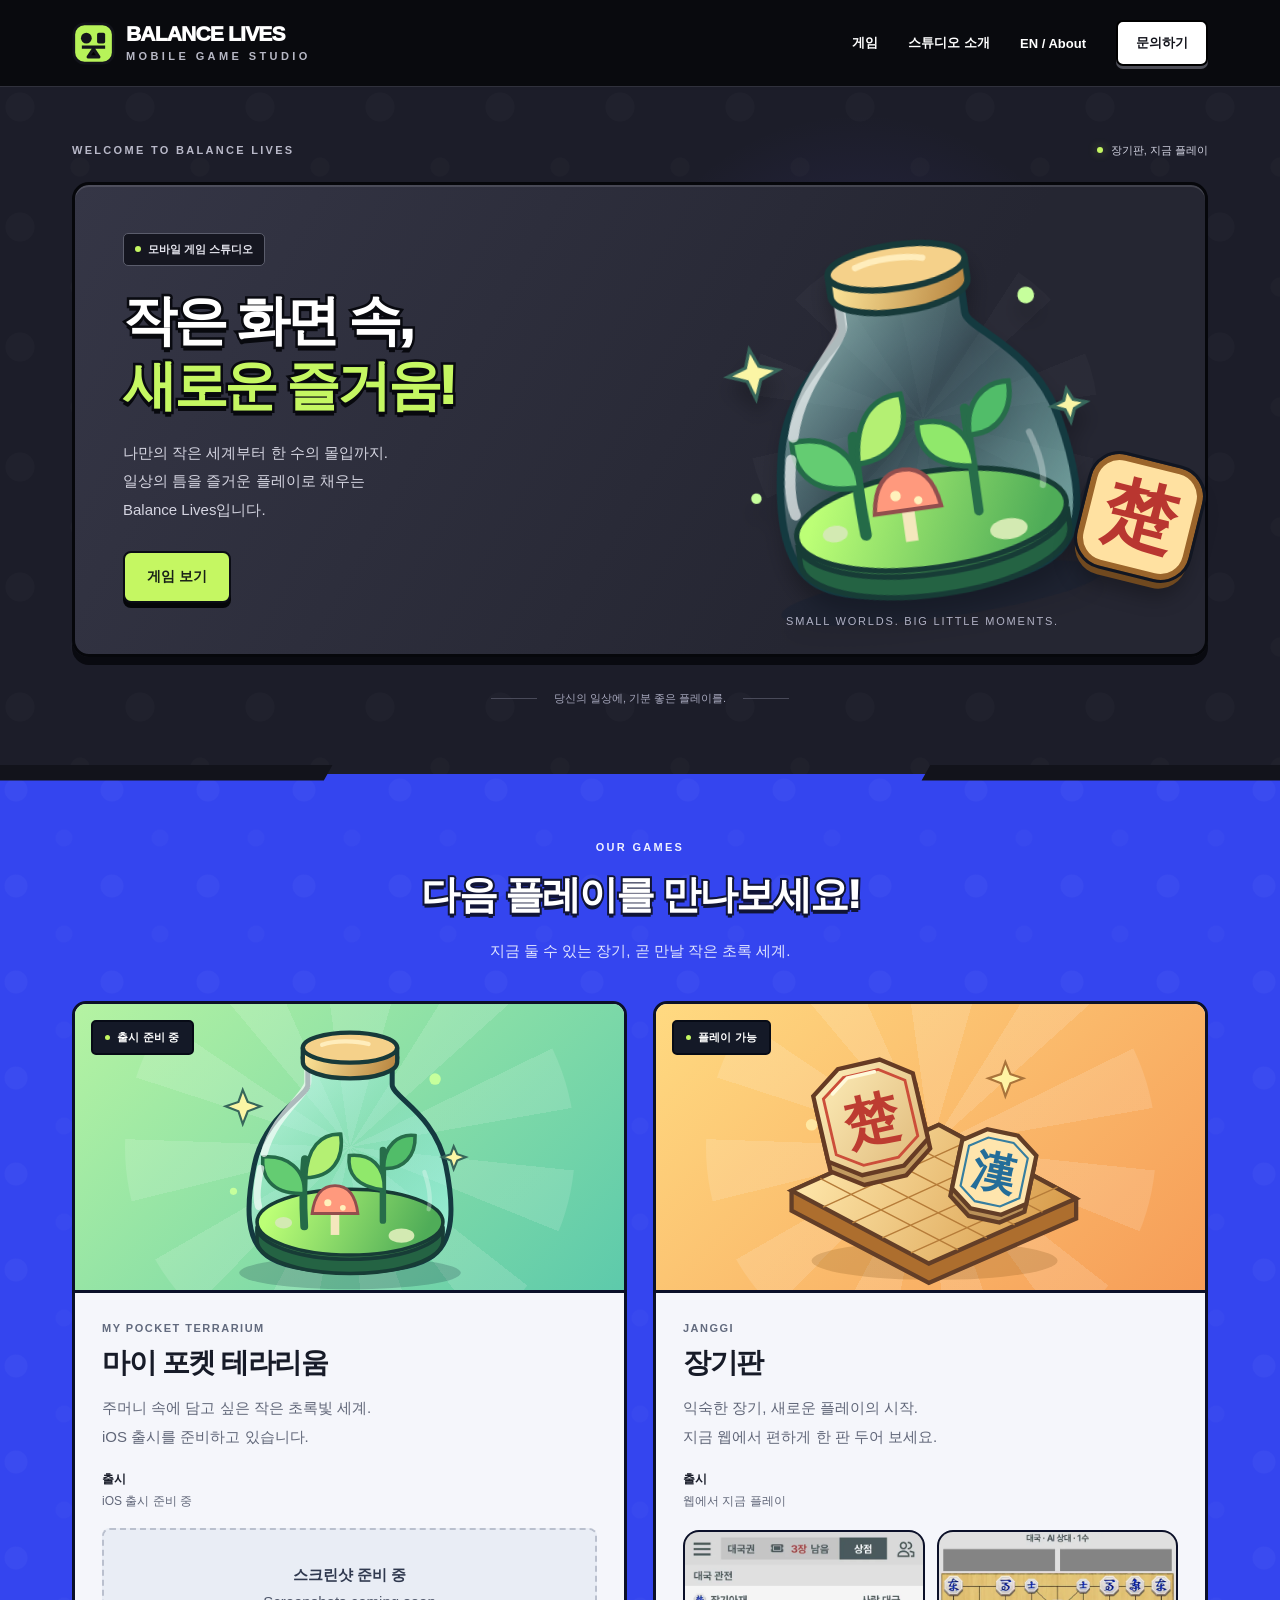
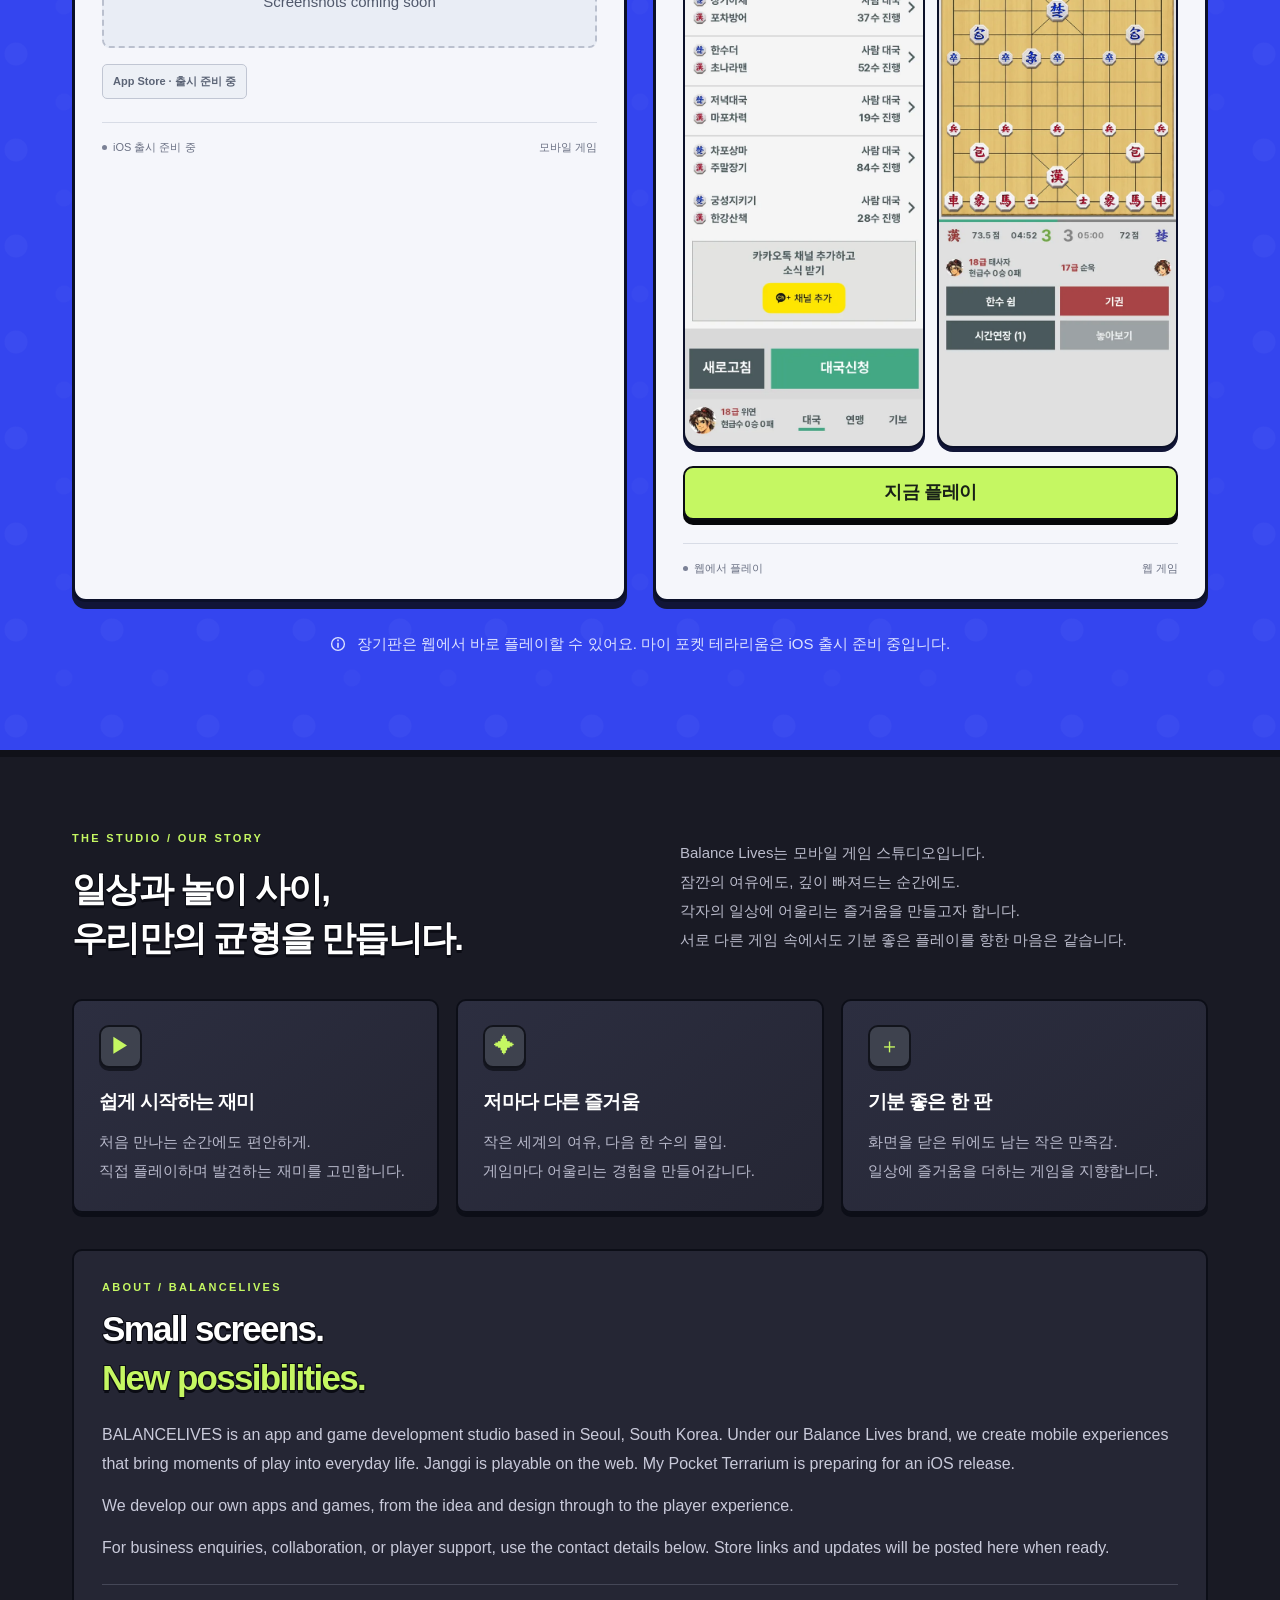
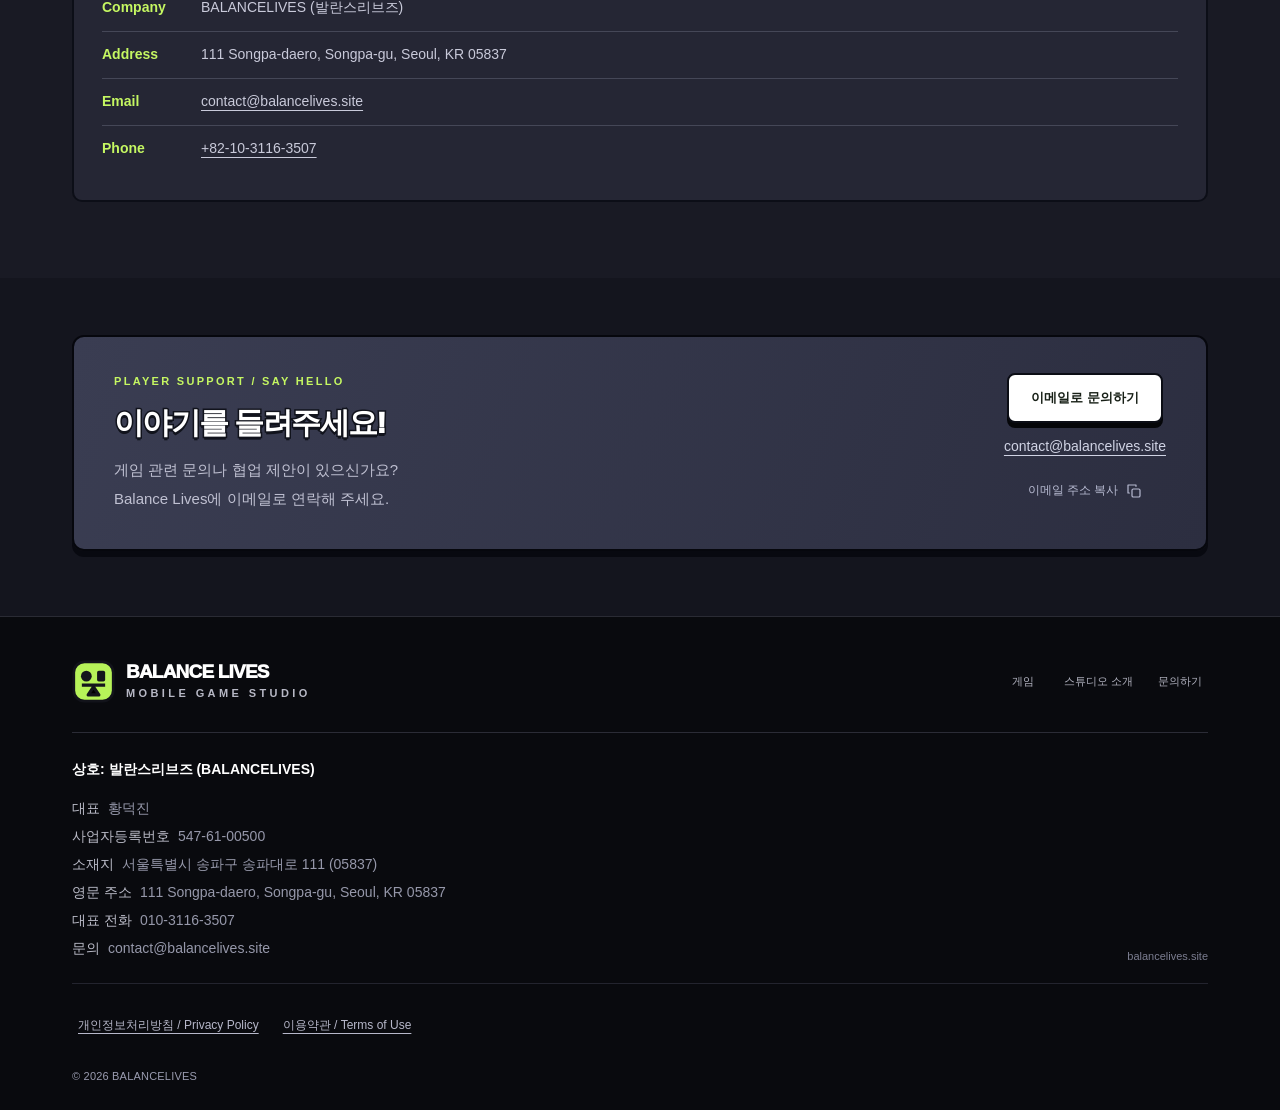
==== commit c5be7b74: "Fix site copy: 장기판 launched, terrarium iOS prep — drop both-in-dev wording" ====
--- a/index.html
+++ b/index.html
@@ -1,12 +1,12 @@
 <!doctype html>
 <html lang="ko"><head><meta charset="utf-8"><meta name="viewport" content="width=device-width, initial-scale=1"><meta name="theme-color" content="#12131b">
-<title>Balance Lives | 작은 화면, 새로운 즐거움</title><meta name="description" content="모바일 게임 스튜디오 Balance Lives. 개발 중인 마이 포켓 테라리움과 장기, 스튜디오 소개 및 문의 안내."><link rel="canonical" href="https://balancelives.site/"><meta property="og:type" content="website"><meta property="og:locale" content="ko_KR"><meta property="og:title" content="Balance Lives | 작은 화면, 새로운 즐거움"><meta property="og:description" content="마이 포켓 테라리움과 장기를 준비하는 모바일 게임 스튜디오."><meta property="og:url" content="https://balancelives.site/">
+<title>Balance Lives | 작은 화면, 새로운 즐거움</title><meta name="description" content="모바일 게임 스튜디오 Balance Lives. 웹에서 플레이하는 장기판, iOS 출시 준비 중인 마이 포켓 테라리움."><link rel="canonical" href="https://balancelives.site/"><meta property="og:type" content="website"><meta property="og:locale" content="ko_KR"><meta property="og:title" content="Balance Lives | 작은 화면, 새로운 즐거움"><meta property="og:description" content="웹에서 플레이하는 장기판, 그리고 마이 포켓 테라리움."><meta property="og:url" content="https://balancelives.site/">
 <meta property="og:site_name" content="Balance Lives"><meta property="og:image" content="https://balancelives.site/assets/og-image.png"><meta property="og:image:width" content="1200"><meta property="og:image:height" content="630"><meta property="og:image:alt" content="Balance Lives — mobile apps and games from Seoul"><meta name="twitter:card" content="summary_large_image"><link rel="apple-touch-icon" sizes="180x180" href="/assets/apple-touch-icon.png"><link rel="icon" type="image/png" sizes="32x32" href="/assets/favicon-32.png"><link rel="icon" type="image/png" sizes="16x16" href="/assets/favicon-16.png">
 <link rel="stylesheet" href="/assets/site.css"></head><body>
 <a class="skip" href="#main">본문 바로가기</a>
-<header class="site-header"><nav class="wrap nav" aria-label="주요 메뉴"><a class="brand" href="#" aria-label="Balance Lives 홈"><svg viewBox="0 0 48 48" aria-hidden="true"><rect x="2" y="2" width="44" height="44" rx="12" fill="#b7f359" stroke="#12131a" stroke-width="3"/><path d="M11 28h26M24 30l-6 9h12z" stroke="#14151c" stroke-width="3.5" stroke-linejoin="round"/><circle cx="16" cy="18" r="6" fill="#14151c"/><rect x="28" y="12" width="9" height="12" rx="2" fill="#14151c"/></svg><span class="brand-text">BALANCE LIVES<small>MOBILE GAME STUDIO</small></span></a><button type="button" class="menu-toggle" aria-expanded="false" aria-controls="nav-links" aria-label="메뉴 열기" id="menu-toggle" hidden>☰</button><div class="nav-links" id="nav-links"><a href="#games">개발 중인 게임</a><a href="#about">스튜디오 소개</a><a href="#about-en" lang="en" hreflang="en">EN / About</a><a href="#contact" class="nav-contact">문의하기</a></div></nav></header>
+<header class="site-header"><nav class="wrap nav" aria-label="주요 메뉴"><a class="brand" href="#" aria-label="Balance Lives 홈"><svg viewBox="0 0 48 48" aria-hidden="true"><rect x="2" y="2" width="44" height="44" rx="12" fill="#b7f359" stroke="#12131a" stroke-width="3"/><path d="M11 28h26M24 30l-6 9h12z" stroke="#14151c" stroke-width="3.5" stroke-linejoin="round"/><circle cx="16" cy="18" r="6" fill="#14151c"/><rect x="28" y="12" width="9" height="12" rx="2" fill="#14151c"/></svg><span class="brand-text">BALANCE LIVES<small>MOBILE GAME STUDIO</small></span></a><button type="button" class="menu-toggle" aria-expanded="false" aria-controls="nav-links" aria-label="메뉴 열기" id="menu-toggle" hidden>☰</button><div class="nav-links" id="nav-links"><a href="#games">게임</a><a href="#about">스튜디오 소개</a><a href="#about-en" lang="en" hreflang="en">EN / About</a><a href="#contact" class="nav-contact">문의하기</a></div></nav></header>
 <main id="main">
-<section class="hero pattern" aria-labelledby="hero-title"><div class="wrap"><div class="hero-meta"><span class="eyebrow">WELCOME TO BALANCE LIVES</span><span class="meta-status"><i class="status-dot"></i>새로운 즐거움, 개발 중</span></div><div class="hero-panel"><div class="hero-copy"><span class="pill">모바일 게임 스튜디오</span><h1 id="hero-title">작은 화면 속,<br><span>새로운 즐거움!</span></h1><p>나만의 작은 세계부터 한 수의 몰입까지.<br>일상의 틈을 즐거운 플레이로 채우는<br>Balance Lives입니다.</p><a href="#games" class="button">개발 중인 게임 보기</a></div><div class="hero-visual" role="img" aria-label="초록 식물이 자라는 테라리움과 붉은 장기 말을 표현한 스튜디오 일러스트"><svg viewBox="0 0 540 440" fill="none" aria-hidden="true">
+<section class="hero pattern" aria-labelledby="hero-title"><div class="wrap"><div class="hero-meta"><span class="eyebrow">WELCOME TO BALANCE LIVES</span><span class="meta-status"><i class="status-dot"></i>장기판, 지금 플레이</span></div><div class="hero-panel"><div class="hero-copy"><span class="pill">모바일 게임 스튜디오</span><h1 id="hero-title">작은 화면 속,<br><span>새로운 즐거움!</span></h1><p>나만의 작은 세계부터 한 수의 몰입까지.<br>일상의 틈을 즐거운 플레이로 채우는<br>Balance Lives입니다.</p><a href="#games" class="button">게임 보기</a></div><div class="hero-visual" role="img" aria-label="초록 식물이 자라는 테라리움과 붉은 장기 말을 표현한 스튜디오 일러스트"><svg viewBox="0 0 540 440" fill="none" aria-hidden="true">
 <defs><linearGradient id="heroglass" x1="140" y1="80" x2="400" y2="350" gradientUnits="userSpaceOnUse"><stop stop-color="#d8fff3" stop-opacity=".8"/><stop offset=".5" stop-color="#8ce2e6" stop-opacity=".22"/><stop offset="1" stop-color="#b0fff1" stop-opacity=".6"/></linearGradient><linearGradient id="herobase" x1="160" y1="300" x2="350" y2="390" gradientUnits="userSpaceOnUse"><stop stop-color="#bcff76"/><stop offset="1" stop-color="#4fac58"/></linearGradient><linearGradient id="herocap" x1="210" y1="65" x2="330" y2="110" gradientUnits="userSpaceOnUse"><stop stop-color="#fee69a"/><stop offset="1" stop-color="#b98742"/></linearGradient></defs>
 <ellipse cx="270" cy="390" rx="155" ry="23" fill="#071a32" opacity=".2"/>
 <path d="M211 94h118v33c0 17 61 42 75 113 11 54 14 109-24 130-42 25-177 25-220 0-38-21-35-76-24-130 14-71 75-96 75-113Z" fill="url(#heroglass)" stroke="#143a40" stroke-width="7"/>
@@ -20,7 +20,7 @@
 <path d="m120 134 7 17 18 6-18 7-7 18-6-18-18-7 18-6ZM415 213l5 11 12 4-12 5-5 12-4-12-12-5 12-4Z" fill="#fbf5a5" stroke="#37675b" stroke-width="3"/><circle cx="389" cy="119" r="8" fill="#c6ff9c"/><circle cx="107" cy="276" r="5" fill="#c6ff9c"/>
 </svg><span class="floating-chip" aria-hidden="true">楚</span><span class="visual-note" aria-hidden="true">SMALL WORLDS. BIG LITTLE MOMENTS.</span></div></div><div class="hero-bottom">당신의 일상에, 기분 좋은 플레이를.</div></div></section>
 <div class="zigzag" aria-hidden="true"></div>
-<section class="games-section" id="games" aria-labelledby="games-title"><div class="wrap"><div class="section-head"><div class="eyebrow">OUR GAMES / IN DEVELOPMENT</div><h2 id="games-title">다음 플레이를 만나보세요!</h2><p>Balance Lives에서 준비하고 있는 두 가지 즐거움.</p></div><div class="games-grid">
+<section class="games-section" id="games" aria-labelledby="games-title"><div class="wrap"><div class="section-head"><div class="eyebrow">OUR GAMES</div><h2 id="games-title">다음 플레이를 만나보세요!</h2><p>지금 둘 수 있는 장기, 곧 만날 작은 초록 세계.</p></div><div class="games-grid">
 <article class="game-card"><div class="game-art terrarium" role="img" aria-label="마이 포켓 테라리움을 표현한 유리병과 초록 식물 일러스트"><svg viewBox="0 0 540 440" fill="none" aria-hidden="true">
 <defs><linearGradient id="gameglass" x1="140" y1="80" x2="400" y2="350" gradientUnits="userSpaceOnUse"><stop stop-color="#d8fff3" stop-opacity=".8"/><stop offset=".5" stop-color="#8ce2e6" stop-opacity=".22"/><stop offset="1" stop-color="#b0fff1" stop-opacity=".6"/></linearGradient><linearGradient id="gamebase" x1="160" y1="300" x2="350" y2="390" gradientUnits="userSpaceOnUse"><stop stop-color="#bcff76"/><stop offset="1" stop-color="#4fac58"/></linearGradient><linearGradient id="gamecap" x1="210" y1="65" x2="330" y2="110" gradientUnits="userSpaceOnUse"><stop stop-color="#fee69a"/><stop offset="1" stop-color="#b98742"/></linearGradient></defs>
 <ellipse cx="270" cy="390" rx="155" ry="23" fill="#071a32" opacity=".2"/>
@@ -33,19 +33,19 @@
 <path d="M211 97v26c0 17-47 46-61 100M145 244q-8 36-3 53" stroke="white" stroke-opacity=".65" stroke-width="10" stroke-linecap="round"/><path d="M374 249q11 33 6 52" stroke="white" stroke-opacity=".3" stroke-width="6" stroke-linecap="round"/>
 <ellipse cx="270" cy="89" rx="66" ry="21" fill="#876038" stroke="#173a3a" stroke-width="6"/><path d="M204 75v20c0 13 29 23 66 23s66-10 66-23V75" fill="url(#gamecap)" stroke="#173a3a" stroke-width="6"/><ellipse cx="270" cy="75" rx="66" ry="21" fill="#f5d18a" stroke="#173a3a" stroke-width="6"/><path d="M231 71c18-6 46-6 65-1" stroke="#ffedbc" stroke-width="6" stroke-linecap="round"/>
 <path d="m120 134 7 17 18 6-18 7-7 18-6-18-18-7 18-6ZM415 213l5 11 12 4-12 5-5 12-4-12-12-5 12-4Z" fill="#fbf5a5" stroke="#37675b" stroke-width="3"/><circle cx="389" cy="119" r="8" fill="#c6ff9c"/><circle cx="107" cy="276" r="5" fill="#c6ff9c"/>
-</svg><span class="dev-badge">개발 중</span></div><div class="game-info"><span class="eyebrow">MY POCKET TERRARIUM</span><h3>마이 포켓 테라리움</h3><p>주머니 속에 담고 싶은 작은 초록빛 세계.<br>새로운 테라리움 게임을 준비하고 있습니다.</p><dl class="release-info"><div><dt>출시 예정</dt><dd>2026년 11월 출시 예정</dd></div></dl><!-- 파일 추가 후 data-screenshot-ready를 true로 바꾸면 9:19.5 스크린샷을 표시합니다. -->
-<figure class="game-screenshot-frame" data-screenshot-ready="false"><template><img class="game-screenshot" src="/assets/games/my-pocket-terrarium-1.png" alt="마이 포켓 테라리움 게임 플레이 화면" width="900" height="1950" loading="lazy" decoding="async"></template><figcaption class="screenshot-placeholder"><strong>스크린샷 준비 중</strong><span lang="en">Screenshots coming soon</span></figcaption></figure><div class="store-links" aria-label="스토어 출시 상태"><span class="store-pending">App Store · 심사 준비 중</span><span class="store-pending">Google Play · 출시 준비 중</span><!-- 출시 후 span을 실제 스토어 URL의 a로 교체하세요. --></div><div class="game-info-bottom"><span>개발 소식 추후 공개</span><span>모바일 게임</span></div></div></article>
+</svg><span class="dev-badge">출시 준비 중</span></div><div class="game-info"><span class="eyebrow">MY POCKET TERRARIUM</span><h3>마이 포켓 테라리움</h3><p>주머니 속에 담고 싶은 작은 초록빛 세계.<br>iOS 출시를 준비하고 있습니다.</p><dl class="release-info"><div><dt>출시</dt><dd>iOS 출시 준비 중</dd></div></dl><!-- 파일 추가 후 data-screenshot-ready를 true로 바꾸면 9:19.5 스크린샷을 표시합니다. -->
+<figure class="game-screenshot-frame" data-screenshot-ready="false"><template><img class="game-screenshot" src="/assets/games/my-pocket-terrarium-1.png" alt="마이 포켓 테라리움 게임 플레이 화면" width="900" height="1950" loading="lazy" decoding="async"></template><figcaption class="screenshot-placeholder"><strong>스크린샷 준비 중</strong><span lang="en">Screenshots coming soon</span></figcaption></figure><div class="store-links" aria-label="스토어 출시 상태"><span class="store-pending">App Store · 출시 준비 중</span><!-- 출시 후 span을 실제 스토어 URL의 a로 교체하세요. --></div><div class="game-info-bottom"><span>iOS 출시 준비 중</span><span>모바일 게임</span></div></div></article>
 <article class="game-card"><div class="game-art janggi" role="img" aria-label="장기판 위의 붉은 초나라 말과 푸른 한나라 말 일러스트"><svg viewBox="0 0 540 440" fill="none" aria-hidden="true"><defs><linearGradient id="board" x1="90" y1="230" x2="420" y2="390" gradientUnits="userSpaceOnUse"><stop stop-color="#ffe8ac"/><stop offset="1" stop-color="#d89c4b"/></linearGradient><linearGradient id="redpiece" x1="100" y1="100" x2="250" y2="260" gradientUnits="userSpaceOnUse"><stop stop-color="#fff1bd"/><stop offset="1" stop-color="#dfb879"/></linearGradient></defs><ellipse cx="275" cy="373" rx="172" ry="27" fill="#71410d" opacity=".2"/><path d="m75 275 206-92 192 103v28l-206 90L75 303Z" fill="#ad6e2e" stroke="#633e27" stroke-width="6"/><path d="m75 275 206-92 192 103-206 91Z" fill="url(#board)" stroke="#633e27" stroke-width="6"/><g stroke="#b67c39" stroke-width="2"><path d="m115 258 193 100m-154-117 194 100m-155-118 194 100m-156-118 195 100M119 298l205-93m-164 115 205-93m-163 114 205-92m-165 113 205-92"/></g><g transform="rotate(-13 192 203)"><path d="m121 139 42-29h60l41 29v94l-41 29h-60l-42-29Z" fill="#c29a60" stroke="#663b24" stroke-width="6"/><path d="m121 125 42-29h60l41 29v94l-41 29h-60l-42-29Z" fill="url(#redpiece)" stroke="#663b24" stroke-width="6"/><path d="m134 132 34-23h50l33 23v80l-33 23h-50l-34-23Z" stroke="#cc4e3a" stroke-width="4"/><text x="192" y="202" text-anchor="middle" font-size="76" font-family="serif" font-weight="900" fill="#bd3c31">楚</text><path d="m148 128 25-17h39" stroke="#fff9db" stroke-width="5" stroke-linecap="round"/></g><g transform="rotate(12 355 260)"><path d="m303 225 31-22h44l31 22v69l-31 22h-44l-31-22Z" fill="#b99058" stroke="#633e27" stroke-width="6"/><path d="m303 214 31-22h44l31 22v69l-31 22h-44l-31-22Z" fill="#ffe5ad" stroke="#633e27" stroke-width="6"/><path d="m314 220 24-17h36l24 17v57l-24 17h-36l-24-17Z" stroke="#367ea0" stroke-width="3"/><text x="356" y="271" text-anchor="middle" font-family="serif" font-size="60" font-weight="900" fill="#246d99">漢</text></g><path d="m374 95 7 17 18 6-18 7-7 18-6-18-18-7 18-6Z" fill="#fff3a4" stroke="#aa743b" stroke-width="3"/><circle cx="103" cy="183" r="8" fill="#ffe8a2"/></svg><span class="dev-badge">플레이 가능</span></div><div class="game-info"><span class="eyebrow">JANGGI</span><h3>장기판</h3><p>익숙한 장기, 새로운 플레이의 시작.<br>지금 웹에서 편하게 한 판 두어 보세요.</p><dl class="release-info"><div><dt>출시</dt><dd>웹에서 지금 플레이</dd></div></dl>
 <div class="janggi-phone-shots" aria-label="장기판 플레이 화면">
 <figure class="janggi-phone"><img src="/assets/games/janggi-lobby.svg" alt="장기판 로비 화면 — 대국 관전 목록과 대국신청" width="600" height="1298" loading="lazy" decoding="async"></figure>
 <figure class="janggi-phone"><img src="/assets/games/janggi-ai-board.svg" alt="장기판 AI 대국 화면 — 진행 중인 장기 판" width="600" height="1298" loading="lazy" decoding="async"></figure>
 </div>
 <div class="janggi-phone-dots" aria-hidden="true"><span class="is-active"></span><span></span></div><div class="store-links" aria-label="플레이 링크"><a class="janggi-play-btn" href="https://janggi.balancelives.site" target="_blank" rel="noopener noreferrer">지금 플레이</a></div><div class="game-info-bottom"><span>웹에서 플레이</span><span>웹 게임</span></div></div></article>
-</div><p class="updates-note"><svg viewBox="0 0 20 20" fill="none" aria-hidden="true"><circle cx="10" cy="10" r="8" stroke="currentColor" stroke-width="1.7"/><path d="M10 9v5M10 5v1" stroke="currentColor" stroke-width="2" stroke-linecap="round"/></svg>두 게임은 현재 개발 중입니다. 출시 일정과 다운로드 링크는 준비되는 대로 안내하겠습니다.</p></div></section>
-<section class="about-section" id="about" aria-labelledby="about-title"><div class="wrap"><div class="about-intro"><div><div class="eyebrow">THE STUDIO / OUR STORY</div><h2 id="about-title">일상과 놀이 사이,<br>우리만의 균형을 만듭니다.</h2></div><p>Balance Lives는 모바일 게임 스튜디오입니다.<br>잠깐의 여유에도, 깊이 빠져드는 순간에도.<br>각자의 일상에 어울리는 즐거움을 만들고자 합니다.<br>서로 다른 게임 속에서도 기분 좋은 플레이를 향한 마음은 같습니다.</p></div><div class="values"><article class="value"><div class="value-icon" aria-hidden="true">▶</div><h3>쉽게 시작하는 재미</h3><p>처음 만나는 순간에도 편안하게.<br>직접 플레이하며 발견하는 재미를 고민합니다.</p></article><article class="value"><div class="value-icon" aria-hidden="true">✦</div><h3>저마다 다른 즐거움</h3><p>작은 세계의 여유, 다음 한 수의 몰입.<br>게임마다 어울리는 경험을 만들어갑니다.</p></article><article class="value"><div class="value-icon" aria-hidden="true">＋</div><h3>기분 좋은 한 판</h3><p>화면을 닫은 뒤에도 남는 작은 만족감.<br>일상에 즐거움을 더하는 게임을 지향합니다.</p></article></div><section class="english-about" id="about-en" lang="en" aria-labelledby="about-en-title"><div class="eyebrow">ABOUT / BALANCELIVES</div><h3 id="about-en-title">Small screens.<br><span>New possibilities.</span></h3><p>BALANCELIVES is an app and game development studio based in Seoul, South Korea. Under our Balance Lives brand, we create mobile experiences that bring moments of play into everyday life. Our games My Pocket Terrarium and Janggi are currently in development.</p><p>We develop our own apps and games, from the idea and design through to the player experience.</p><p>For business enquiries, collaboration, or player support, use the contact details below. Release dates, screenshots, and store availability will be announced on this website when confirmed.</p><dl class="english-company"><div><dt>Company</dt><dd>BALANCELIVES (발란스리브즈)</dd></div><div><dt>Address</dt><dd>111 Songpa-daero, Songpa-gu, Seoul, KR 05837</dd></div><div><dt>Email</dt><dd><a href="mailto:contact@balancelives.site">contact@balancelives.site</a></dd></div><div><dt>Phone</dt><dd><a href="tel:+821031163507">+82-10-3116-3507</a></dd></div></dl></section></div></section>
+</div><p class="updates-note"><svg viewBox="0 0 20 20" fill="none" aria-hidden="true"><circle cx="10" cy="10" r="8" stroke="currentColor" stroke-width="1.7"/><path d="M10 9v5M10 5v1" stroke="currentColor" stroke-width="2" stroke-linecap="round"/></svg>장기판은 웹에서 바로 플레이할 수 있어요. 마이 포켓 테라리움은 iOS 출시 준비 중입니다.</p></div></section>
+<section class="about-section" id="about" aria-labelledby="about-title"><div class="wrap"><div class="about-intro"><div><div class="eyebrow">THE STUDIO / OUR STORY</div><h2 id="about-title">일상과 놀이 사이,<br>우리만의 균형을 만듭니다.</h2></div><p>Balance Lives는 모바일 게임 스튜디오입니다.<br>잠깐의 여유에도, 깊이 빠져드는 순간에도.<br>각자의 일상에 어울리는 즐거움을 만들고자 합니다.<br>서로 다른 게임 속에서도 기분 좋은 플레이를 향한 마음은 같습니다.</p></div><div class="values"><article class="value"><div class="value-icon" aria-hidden="true">▶</div><h3>쉽게 시작하는 재미</h3><p>처음 만나는 순간에도 편안하게.<br>직접 플레이하며 발견하는 재미를 고민합니다.</p></article><article class="value"><div class="value-icon" aria-hidden="true">✦</div><h3>저마다 다른 즐거움</h3><p>작은 세계의 여유, 다음 한 수의 몰입.<br>게임마다 어울리는 경험을 만들어갑니다.</p></article><article class="value"><div class="value-icon" aria-hidden="true">＋</div><h3>기분 좋은 한 판</h3><p>화면을 닫은 뒤에도 남는 작은 만족감.<br>일상에 즐거움을 더하는 게임을 지향합니다.</p></article></div><section class="english-about" id="about-en" lang="en" aria-labelledby="about-en-title"><div class="eyebrow">ABOUT / BALANCELIVES</div><h3 id="about-en-title">Small screens.<br><span>New possibilities.</span></h3><p>BALANCELIVES is an app and game development studio based in Seoul, South Korea. Under our Balance Lives brand, we create mobile experiences that bring moments of play into everyday life. Janggi is playable on the web. My Pocket Terrarium is preparing for an iOS release.</p><p>We develop our own apps and games, from the idea and design through to the player experience.</p><p>For business enquiries, collaboration, or player support, use the contact details below. Store links and updates will be posted here when ready.</p><dl class="english-company"><div><dt>Company</dt><dd>BALANCELIVES (발란스리브즈)</dd></div><div><dt>Address</dt><dd>111 Songpa-daero, Songpa-gu, Seoul, KR 05837</dd></div><div><dt>Email</dt><dd><a href="mailto:contact@balancelives.site">contact@balancelives.site</a></dd></div><div><dt>Phone</dt><dd><a href="tel:+821031163507">+82-10-3116-3507</a></dd></div></dl></section></div></section>
 <section class="contact-section" id="contact" aria-labelledby="contact-title"><div class="wrap contact-panel"><div><div class="eyebrow">PLAYER SUPPORT / SAY HELLO</div><h2 id="contact-title">이야기를 들려주세요!</h2><p>게임 관련 문의나 협업 제안이 있으신가요?<br>Balance Lives에 이메일로 연락해 주세요.</p></div><div class="contact-actions"><a class="button" href="mailto:contact@balancelives.site">이메일로 문의하기</a><a class="email" href="mailto:contact@balancelives.site">contact@balancelives.site</a><button type="button" class="copy" id="copy-email" hidden><span class="copy-label">이메일 주소 복사</span><svg viewBox="0 0 24 24" fill="none" stroke="currentColor" stroke-width="1.8" stroke-linecap="round" stroke-linejoin="round" aria-hidden="true" focusable="false"><rect x="9" y="9" width="12" height="12" rx="2"/><path d="M15 5V3H3v12h2"/></svg></button></div></div></section>
 </main>
-<footer class="site-footer"><div class="wrap"><div class="footer-top"><a href="#" class="brand" aria-label="Balance Lives 맨 위로"><svg viewBox="0 0 48 48" aria-hidden="true"><rect x="2" y="2" width="44" height="44" rx="12" fill="#b7f359" stroke="#12131a" stroke-width="3"/><path d="M11 28h26M24 30l-6 9h12z" stroke="#14151c" stroke-width="3.5" stroke-linejoin="round"/><circle cx="16" cy="18" r="6" fill="#14151c"/><rect x="28" y="12" width="9" height="12" rx="2" fill="#14151c"/></svg><span class="brand-text">BALANCE LIVES<small>MOBILE GAME STUDIO</small></span></a><nav class="footer-nav" aria-label="하단 메뉴"><a href="#games">개발 중인 게임</a><a href="#about">스튜디오 소개</a><a href="#contact">문의하기</a></nav></div><div class="company"><div><p class="company-name">상호: 발란스리브즈 (BALANCELIVES)</p><dl class="company-details"><div><dt>대표</dt><dd>황덕진</dd></div><div><dt>사업자등록번호</dt><dd>547-61-00500</dd></div><div><dt>소재지</dt><dd>서울특별시 송파구 송파대로 111 (05837)</dd></div><div><dt>영문 주소</dt><dd lang="en">111 Songpa-daero, Songpa-gu, Seoul, KR 05837</dd></div><div><dt>대표 전화</dt><dd><a href="tel:+821031163507">010-3116-3507</a></dd></div><div><dt>문의</dt><dd><a href="mailto:contact@balancelives.site">contact@balancelives.site</a></dd></div></dl></div><span class="company-domain">balancelives.site</span></div><nav class="policy-links" aria-label="정책 / Policies"><a href="/privacy/">개인정보처리방침 / Privacy Policy</a><a href="/terms/">이용약관 / Terms of Use</a></nav><p class="copyright">© 2026 BALANCELIVES</p></div></footer>
+<footer class="site-footer"><div class="wrap"><div class="footer-top"><a href="#" class="brand" aria-label="Balance Lives 맨 위로"><svg viewBox="0 0 48 48" aria-hidden="true"><rect x="2" y="2" width="44" height="44" rx="12" fill="#b7f359" stroke="#12131a" stroke-width="3"/><path d="M11 28h26M24 30l-6 9h12z" stroke="#14151c" stroke-width="3.5" stroke-linejoin="round"/><circle cx="16" cy="18" r="6" fill="#14151c"/><rect x="28" y="12" width="9" height="12" rx="2" fill="#14151c"/></svg><span class="brand-text">BALANCE LIVES<small>MOBILE GAME STUDIO</small></span></a><nav class="footer-nav" aria-label="하단 메뉴"><a href="#games">게임</a><a href="#about">스튜디오 소개</a><a href="#contact">문의하기</a></nav></div><div class="company"><div><p class="company-name">상호: 발란스리브즈 (BALANCELIVES)</p><dl class="company-details"><div><dt>대표</dt><dd>황덕진</dd></div><div><dt>사업자등록번호</dt><dd>547-61-00500</dd></div><div><dt>소재지</dt><dd>서울특별시 송파구 송파대로 111 (05837)</dd></div><div><dt>영문 주소</dt><dd lang="en">111 Songpa-daero, Songpa-gu, Seoul, KR 05837</dd></div><div><dt>대표 전화</dt><dd><a href="tel:+821031163507">010-3116-3507</a></dd></div><div><dt>문의</dt><dd><a href="mailto:contact@balancelives.site">contact@balancelives.site</a></dd></div></dl></div><span class="company-domain">balancelives.site</span></div><nav class="policy-links" aria-label="정책 / Policies"><a href="/privacy/">개인정보처리방침 / Privacy Policy</a><a href="/terms/">이용약관 / Terms of Use</a></nav><p class="copyright">© 2026 BALANCELIVES</p></div></footer>
 <div class="toast" id="toast" role="status" aria-live="polite" aria-atomic="true"></div>
 <script src="/assets/main.js" defer></script><noscript><style>@media(max-width:720px){.site-header{height:auto}.nav{flex-wrap:wrap;padding-top:18px;padding-bottom:16px}.nav-links{position:static;display:flex;flex-direction:row;flex-wrap:wrap;background:none;border:0;box-shadow:none;padding:0;gap:15px;width:100%;font-size:11px}.nav-links>a{padding:6px 0}.nav-contact{background:none;color:white;border:0;box-shadow:none;margin:0;gap:10px}}</style></noscript>
 <script>
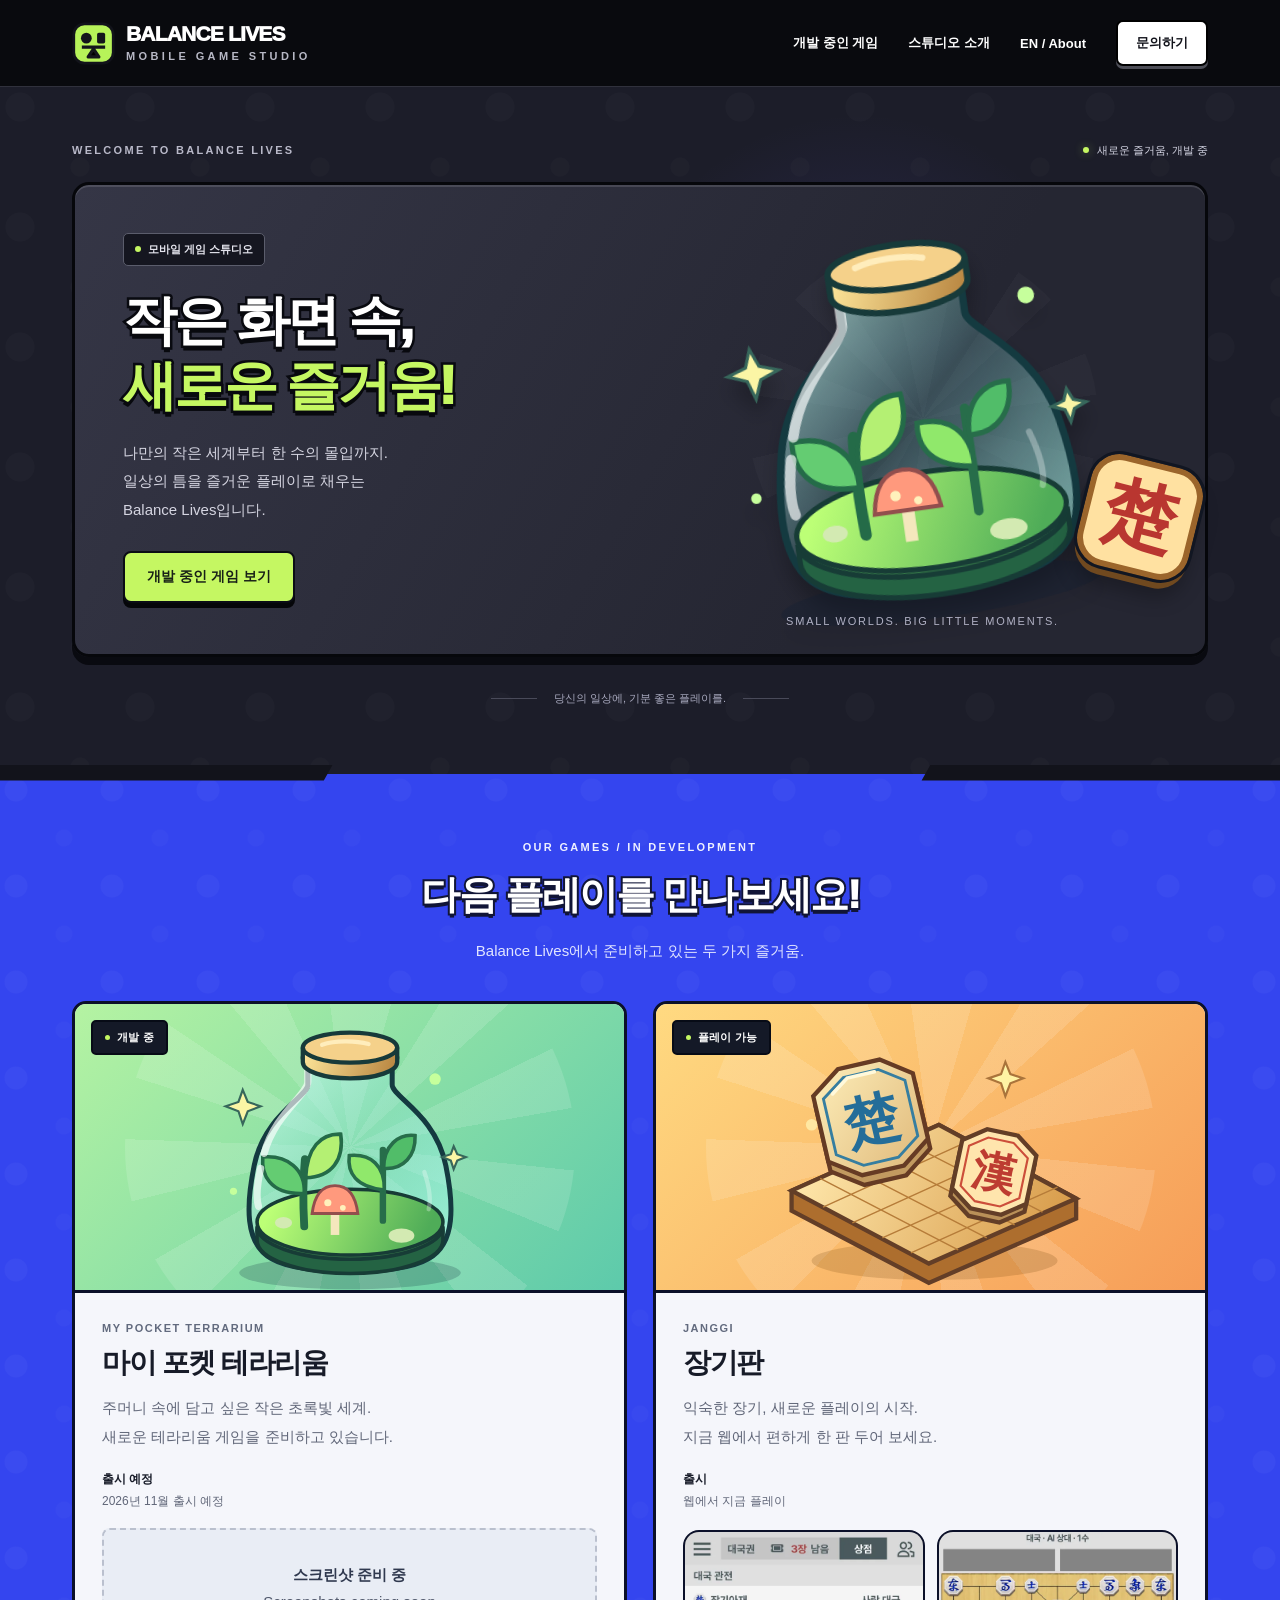
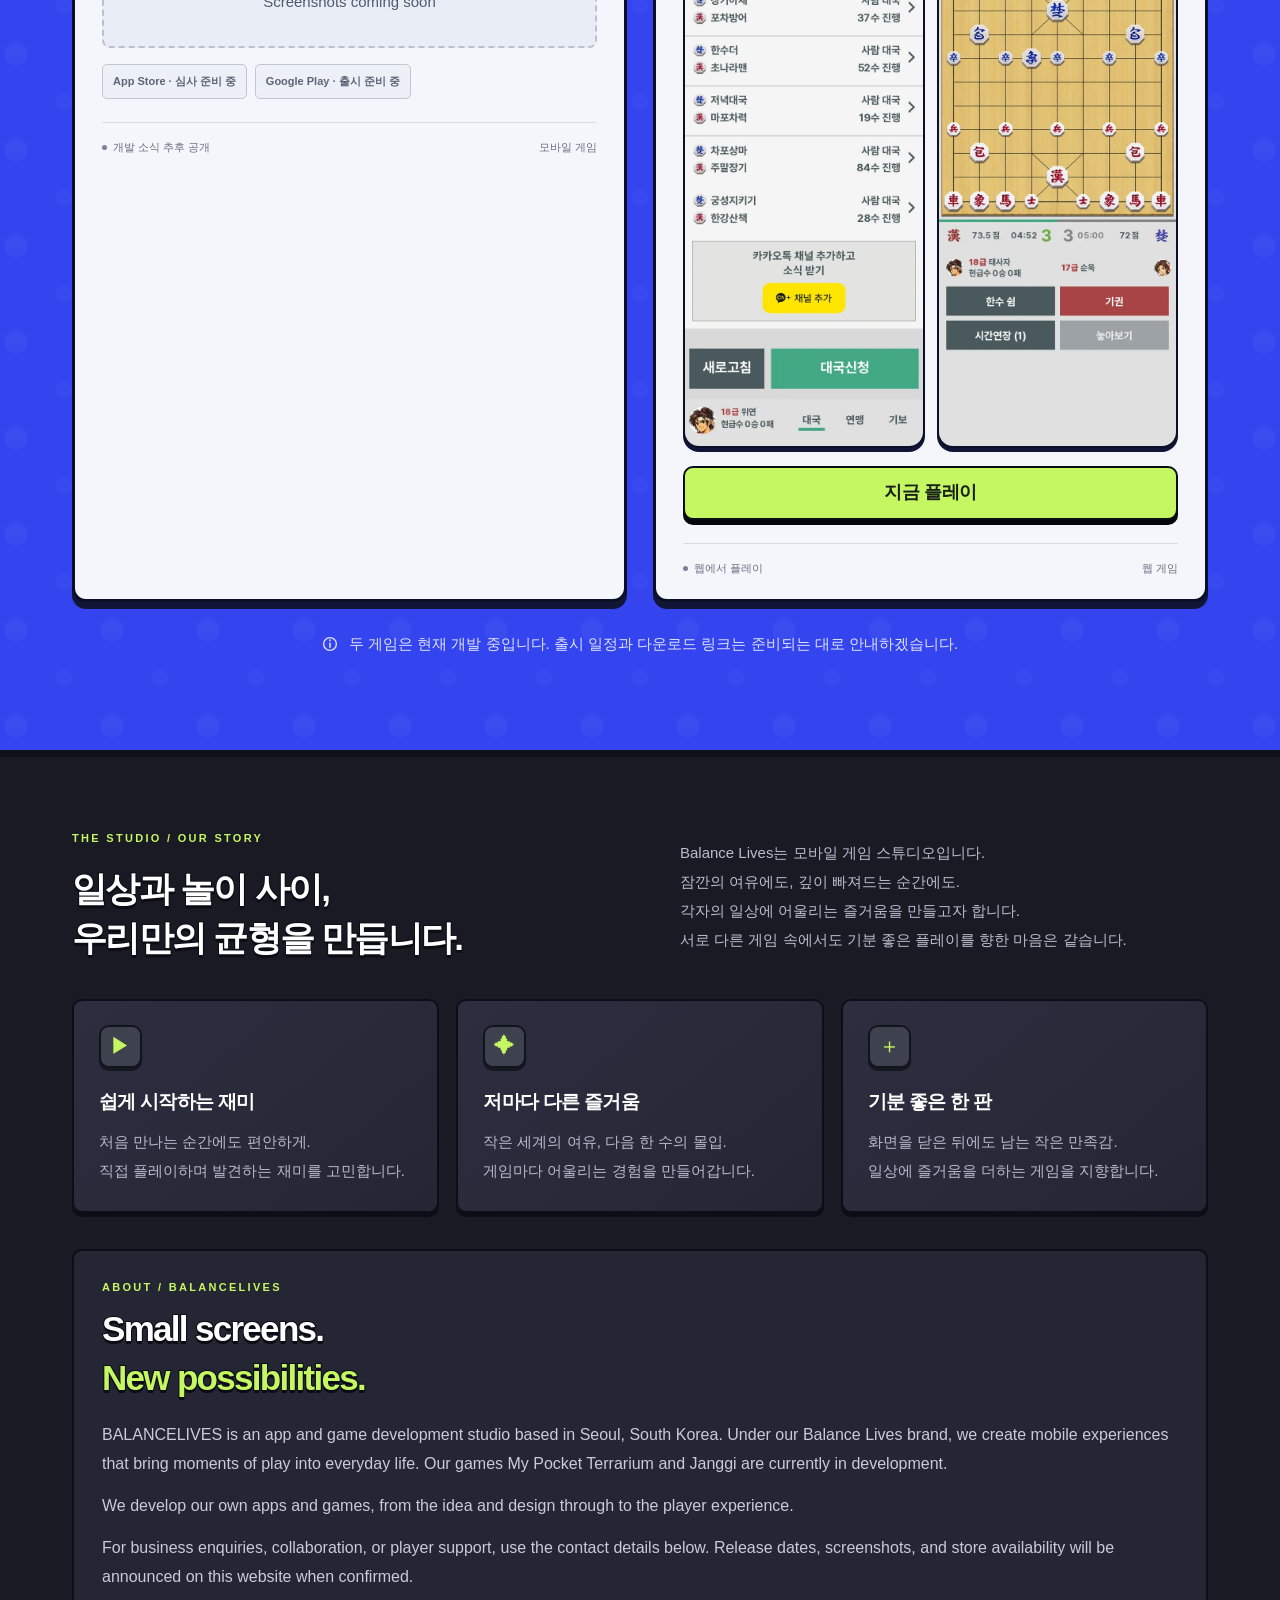
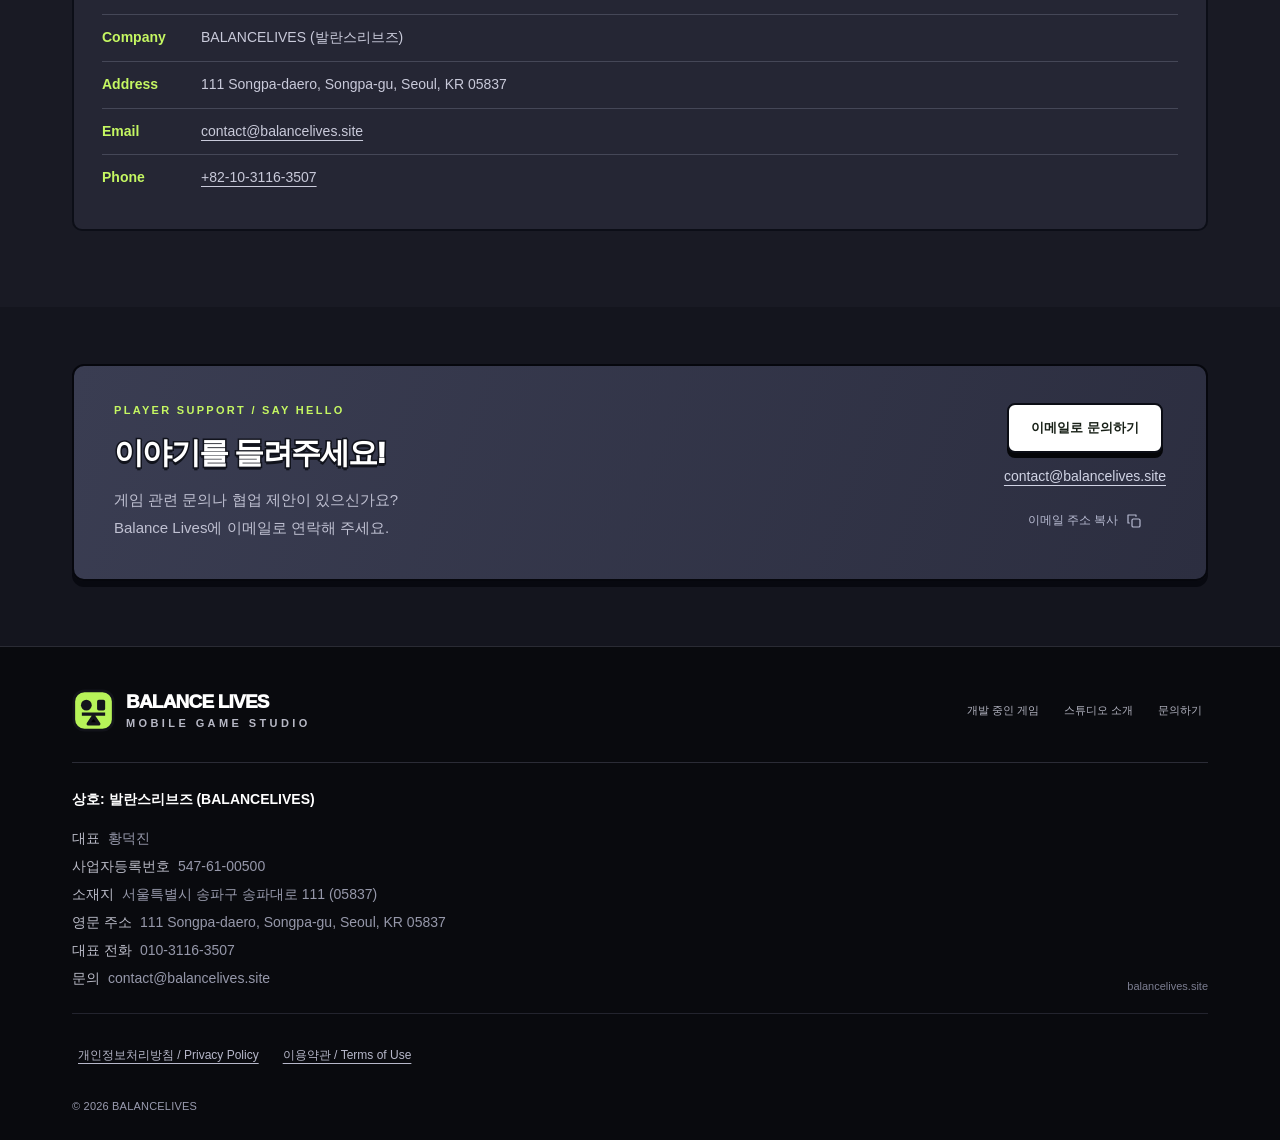
==== commit 9b038917: "Fix 장기판 card thumbnail: 楚 green/blue, 漢 red" ====
--- a/index.html
+++ b/index.html
@@ -1,12 +1,12 @@
 <!doctype html>
 <html lang="ko"><head><meta charset="utf-8"><meta name="viewport" content="width=device-width, initial-scale=1"><meta name="theme-color" content="#12131b">
-<title>Balance Lives | 작은 화면, 새로운 즐거움</title><meta name="description" content="모바일 게임 스튜디오 Balance Lives. 웹에서 플레이하는 장기판, iOS 출시 준비 중인 마이 포켓 테라리움."><link rel="canonical" href="https://balancelives.site/"><meta property="og:type" content="website"><meta property="og:locale" content="ko_KR"><meta property="og:title" content="Balance Lives | 작은 화면, 새로운 즐거움"><meta property="og:description" content="웹에서 플레이하는 장기판, 그리고 마이 포켓 테라리움."><meta property="og:url" content="https://balancelives.site/">
+<title>Balance Lives | 작은 화면, 새로운 즐거움</title><meta name="description" content="모바일 게임 스튜디오 Balance Lives. 개발 중인 마이 포켓 테라리움과 장기, 스튜디오 소개 및 문의 안내."><link rel="canonical" href="https://balancelives.site/"><meta property="og:type" content="website"><meta property="og:locale" content="ko_KR"><meta property="og:title" content="Balance Lives | 작은 화면, 새로운 즐거움"><meta property="og:description" content="마이 포켓 테라리움과 장기를 준비하는 모바일 게임 스튜디오."><meta property="og:url" content="https://balancelives.site/">
 <meta property="og:site_name" content="Balance Lives"><meta property="og:image" content="https://balancelives.site/assets/og-image.png"><meta property="og:image:width" content="1200"><meta property="og:image:height" content="630"><meta property="og:image:alt" content="Balance Lives — mobile apps and games from Seoul"><meta name="twitter:card" content="summary_large_image"><link rel="apple-touch-icon" sizes="180x180" href="/assets/apple-touch-icon.png"><link rel="icon" type="image/png" sizes="32x32" href="/assets/favicon-32.png"><link rel="icon" type="image/png" sizes="16x16" href="/assets/favicon-16.png">
 <link rel="stylesheet" href="/assets/site.css"></head><body>
 <a class="skip" href="#main">본문 바로가기</a>
-<header class="site-header"><nav class="wrap nav" aria-label="주요 메뉴"><a class="brand" href="#" aria-label="Balance Lives 홈"><svg viewBox="0 0 48 48" aria-hidden="true"><rect x="2" y="2" width="44" height="44" rx="12" fill="#b7f359" stroke="#12131a" stroke-width="3"/><path d="M11 28h26M24 30l-6 9h12z" stroke="#14151c" stroke-width="3.5" stroke-linejoin="round"/><circle cx="16" cy="18" r="6" fill="#14151c"/><rect x="28" y="12" width="9" height="12" rx="2" fill="#14151c"/></svg><span class="brand-text">BALANCE LIVES<small>MOBILE GAME STUDIO</small></span></a><button type="button" class="menu-toggle" aria-expanded="false" aria-controls="nav-links" aria-label="메뉴 열기" id="menu-toggle" hidden>☰</button><div class="nav-links" id="nav-links"><a href="#games">게임</a><a href="#about">스튜디오 소개</a><a href="#about-en" lang="en" hreflang="en">EN / About</a><a href="#contact" class="nav-contact">문의하기</a></div></nav></header>
+<header class="site-header"><nav class="wrap nav" aria-label="주요 메뉴"><a class="brand" href="#" aria-label="Balance Lives 홈"><svg viewBox="0 0 48 48" aria-hidden="true"><rect x="2" y="2" width="44" height="44" rx="12" fill="#b7f359" stroke="#12131a" stroke-width="3"/><path d="M11 28h26M24 30l-6 9h12z" stroke="#14151c" stroke-width="3.5" stroke-linejoin="round"/><circle cx="16" cy="18" r="6" fill="#14151c"/><rect x="28" y="12" width="9" height="12" rx="2" fill="#14151c"/></svg><span class="brand-text">BALANCE LIVES<small>MOBILE GAME STUDIO</small></span></a><button type="button" class="menu-toggle" aria-expanded="false" aria-controls="nav-links" aria-label="메뉴 열기" id="menu-toggle" hidden>☰</button><div class="nav-links" id="nav-links"><a href="#games">개발 중인 게임</a><a href="#about">스튜디오 소개</a><a href="#about-en" lang="en" hreflang="en">EN / About</a><a href="#contact" class="nav-contact">문의하기</a></div></nav></header>
 <main id="main">
-<section class="hero pattern" aria-labelledby="hero-title"><div class="wrap"><div class="hero-meta"><span class="eyebrow">WELCOME TO BALANCE LIVES</span><span class="meta-status"><i class="status-dot"></i>장기판, 지금 플레이</span></div><div class="hero-panel"><div class="hero-copy"><span class="pill">모바일 게임 스튜디오</span><h1 id="hero-title">작은 화면 속,<br><span>새로운 즐거움!</span></h1><p>나만의 작은 세계부터 한 수의 몰입까지.<br>일상의 틈을 즐거운 플레이로 채우는<br>Balance Lives입니다.</p><a href="#games" class="button">게임 보기</a></div><div class="hero-visual" role="img" aria-label="초록 식물이 자라는 테라리움과 붉은 장기 말을 표현한 스튜디오 일러스트"><svg viewBox="0 0 540 440" fill="none" aria-hidden="true">
+<section class="hero pattern" aria-labelledby="hero-title"><div class="wrap"><div class="hero-meta"><span class="eyebrow">WELCOME TO BALANCE LIVES</span><span class="meta-status"><i class="status-dot"></i>새로운 즐거움, 개발 중</span></div><div class="hero-panel"><div class="hero-copy"><span class="pill">모바일 게임 스튜디오</span><h1 id="hero-title">작은 화면 속,<br><span>새로운 즐거움!</span></h1><p>나만의 작은 세계부터 한 수의 몰입까지.<br>일상의 틈을 즐거운 플레이로 채우는<br>Balance Lives입니다.</p><a href="#games" class="button">개발 중인 게임 보기</a></div><div class="hero-visual" role="img" aria-label="초록 식물이 자라는 테라리움과 붉은 장기 말을 표현한 스튜디오 일러스트"><svg viewBox="0 0 540 440" fill="none" aria-hidden="true">
 <defs><linearGradient id="heroglass" x1="140" y1="80" x2="400" y2="350" gradientUnits="userSpaceOnUse"><stop stop-color="#d8fff3" stop-opacity=".8"/><stop offset=".5" stop-color="#8ce2e6" stop-opacity=".22"/><stop offset="1" stop-color="#b0fff1" stop-opacity=".6"/></linearGradient><linearGradient id="herobase" x1="160" y1="300" x2="350" y2="390" gradientUnits="userSpaceOnUse"><stop stop-color="#bcff76"/><stop offset="1" stop-color="#4fac58"/></linearGradient><linearGradient id="herocap" x1="210" y1="65" x2="330" y2="110" gradientUnits="userSpaceOnUse"><stop stop-color="#fee69a"/><stop offset="1" stop-color="#b98742"/></linearGradient></defs>
 <ellipse cx="270" cy="390" rx="155" ry="23" fill="#071a32" opacity=".2"/>
 <path d="M211 94h118v33c0 17 61 42 75 113 11 54 14 109-24 130-42 25-177 25-220 0-38-21-35-76-24-130 14-71 75-96 75-113Z" fill="url(#heroglass)" stroke="#143a40" stroke-width="7"/>
@@ -20,7 +20,7 @@
 <path d="m120 134 7 17 18 6-18 7-7 18-6-18-18-7 18-6ZM415 213l5 11 12 4-12 5-5 12-4-12-12-5 12-4Z" fill="#fbf5a5" stroke="#37675b" stroke-width="3"/><circle cx="389" cy="119" r="8" fill="#c6ff9c"/><circle cx="107" cy="276" r="5" fill="#c6ff9c"/>
 </svg><span class="floating-chip" aria-hidden="true">楚</span><span class="visual-note" aria-hidden="true">SMALL WORLDS. BIG LITTLE MOMENTS.</span></div></div><div class="hero-bottom">당신의 일상에, 기분 좋은 플레이를.</div></div></section>
 <div class="zigzag" aria-hidden="true"></div>
-<section class="games-section" id="games" aria-labelledby="games-title"><div class="wrap"><div class="section-head"><div class="eyebrow">OUR GAMES</div><h2 id="games-title">다음 플레이를 만나보세요!</h2><p>지금 둘 수 있는 장기, 곧 만날 작은 초록 세계.</p></div><div class="games-grid">
+<section class="games-section" id="games" aria-labelledby="games-title"><div class="wrap"><div class="section-head"><div class="eyebrow">OUR GAMES / IN DEVELOPMENT</div><h2 id="games-title">다음 플레이를 만나보세요!</h2><p>Balance Lives에서 준비하고 있는 두 가지 즐거움.</p></div><div class="games-grid">
 <article class="game-card"><div class="game-art terrarium" role="img" aria-label="마이 포켓 테라리움을 표현한 유리병과 초록 식물 일러스트"><svg viewBox="0 0 540 440" fill="none" aria-hidden="true">
 <defs><linearGradient id="gameglass" x1="140" y1="80" x2="400" y2="350" gradientUnits="userSpaceOnUse"><stop stop-color="#d8fff3" stop-opacity=".8"/><stop offset=".5" stop-color="#8ce2e6" stop-opacity=".22"/><stop offset="1" stop-color="#b0fff1" stop-opacity=".6"/></linearGradient><linearGradient id="gamebase" x1="160" y1="300" x2="350" y2="390" gradientUnits="userSpaceOnUse"><stop stop-color="#bcff76"/><stop offset="1" stop-color="#4fac58"/></linearGradient><linearGradient id="gamecap" x1="210" y1="65" x2="330" y2="110" gradientUnits="userSpaceOnUse"><stop stop-color="#fee69a"/><stop offset="1" stop-color="#b98742"/></linearGradient></defs>
 <ellipse cx="270" cy="390" rx="155" ry="23" fill="#071a32" opacity=".2"/>
@@ -33,19 +33,19 @@
 <path d="M211 97v26c0 17-47 46-61 100M145 244q-8 36-3 53" stroke="white" stroke-opacity=".65" stroke-width="10" stroke-linecap="round"/><path d="M374 249q11 33 6 52" stroke="white" stroke-opacity=".3" stroke-width="6" stroke-linecap="round"/>
 <ellipse cx="270" cy="89" rx="66" ry="21" fill="#876038" stroke="#173a3a" stroke-width="6"/><path d="M204 75v20c0 13 29 23 66 23s66-10 66-23V75" fill="url(#gamecap)" stroke="#173a3a" stroke-width="6"/><ellipse cx="270" cy="75" rx="66" ry="21" fill="#f5d18a" stroke="#173a3a" stroke-width="6"/><path d="M231 71c18-6 46-6 65-1" stroke="#ffedbc" stroke-width="6" stroke-linecap="round"/>
 <path d="m120 134 7 17 18 6-18 7-7 18-6-18-18-7 18-6ZM415 213l5 11 12 4-12 5-5 12-4-12-12-5 12-4Z" fill="#fbf5a5" stroke="#37675b" stroke-width="3"/><circle cx="389" cy="119" r="8" fill="#c6ff9c"/><circle cx="107" cy="276" r="5" fill="#c6ff9c"/>
-</svg><span class="dev-badge">출시 준비 중</span></div><div class="game-info"><span class="eyebrow">MY POCKET TERRARIUM</span><h3>마이 포켓 테라리움</h3><p>주머니 속에 담고 싶은 작은 초록빛 세계.<br>iOS 출시를 준비하고 있습니다.</p><dl class="release-info"><div><dt>출시</dt><dd>iOS 출시 준비 중</dd></div></dl><!-- 파일 추가 후 data-screenshot-ready를 true로 바꾸면 9:19.5 스크린샷을 표시합니다. -->
-<figure class="game-screenshot-frame" data-screenshot-ready="false"><template><img class="game-screenshot" src="/assets/games/my-pocket-terrarium-1.png" alt="마이 포켓 테라리움 게임 플레이 화면" width="900" height="1950" loading="lazy" decoding="async"></template><figcaption class="screenshot-placeholder"><strong>스크린샷 준비 중</strong><span lang="en">Screenshots coming soon</span></figcaption></figure><div class="store-links" aria-label="스토어 출시 상태"><span class="store-pending">App Store · 출시 준비 중</span><!-- 출시 후 span을 실제 스토어 URL의 a로 교체하세요. --></div><div class="game-info-bottom"><span>iOS 출시 준비 중</span><span>모바일 게임</span></div></div></article>
-<article class="game-card"><div class="game-art janggi" role="img" aria-label="장기판 위의 붉은 초나라 말과 푸른 한나라 말 일러스트"><svg viewBox="0 0 540 440" fill="none" aria-hidden="true"><defs><linearGradient id="board" x1="90" y1="230" x2="420" y2="390" gradientUnits="userSpaceOnUse"><stop stop-color="#ffe8ac"/><stop offset="1" stop-color="#d89c4b"/></linearGradient><linearGradient id="redpiece" x1="100" y1="100" x2="250" y2="260" gradientUnits="userSpaceOnUse"><stop stop-color="#fff1bd"/><stop offset="1" stop-color="#dfb879"/></linearGradient></defs><ellipse cx="275" cy="373" rx="172" ry="27" fill="#71410d" opacity=".2"/><path d="m75 275 206-92 192 103v28l-206 90L75 303Z" fill="#ad6e2e" stroke="#633e27" stroke-width="6"/><path d="m75 275 206-92 192 103-206 91Z" fill="url(#board)" stroke="#633e27" stroke-width="6"/><g stroke="#b67c39" stroke-width="2"><path d="m115 258 193 100m-154-117 194 100m-155-118 194 100m-156-118 195 100M119 298l205-93m-164 115 205-93m-163 114 205-92m-165 113 205-92"/></g><g transform="rotate(-13 192 203)"><path d="m121 139 42-29h60l41 29v94l-41 29h-60l-42-29Z" fill="#c29a60" stroke="#663b24" stroke-width="6"/><path d="m121 125 42-29h60l41 29v94l-41 29h-60l-42-29Z" fill="url(#redpiece)" stroke="#663b24" stroke-width="6"/><path d="m134 132 34-23h50l33 23v80l-33 23h-50l-34-23Z" stroke="#cc4e3a" stroke-width="4"/><text x="192" y="202" text-anchor="middle" font-size="76" font-family="serif" font-weight="900" fill="#bd3c31">楚</text><path d="m148 128 25-17h39" stroke="#fff9db" stroke-width="5" stroke-linecap="round"/></g><g transform="rotate(12 355 260)"><path d="m303 225 31-22h44l31 22v69l-31 22h-44l-31-22Z" fill="#b99058" stroke="#633e27" stroke-width="6"/><path d="m303 214 31-22h44l31 22v69l-31 22h-44l-31-22Z" fill="#ffe5ad" stroke="#633e27" stroke-width="6"/><path d="m314 220 24-17h36l24 17v57l-24 17h-36l-24-17Z" stroke="#367ea0" stroke-width="3"/><text x="356" y="271" text-anchor="middle" font-family="serif" font-size="60" font-weight="900" fill="#246d99">漢</text></g><path d="m374 95 7 17 18 6-18 7-7 18-6-18-18-7 18-6Z" fill="#fff3a4" stroke="#aa743b" stroke-width="3"/><circle cx="103" cy="183" r="8" fill="#ffe8a2"/></svg><span class="dev-badge">플레이 가능</span></div><div class="game-info"><span class="eyebrow">JANGGI</span><h3>장기판</h3><p>익숙한 장기, 새로운 플레이의 시작.<br>지금 웹에서 편하게 한 판 두어 보세요.</p><dl class="release-info"><div><dt>출시</dt><dd>웹에서 지금 플레이</dd></div></dl>
+</svg><span class="dev-badge">개발 중</span></div><div class="game-info"><span class="eyebrow">MY POCKET TERRARIUM</span><h3>마이 포켓 테라리움</h3><p>주머니 속에 담고 싶은 작은 초록빛 세계.<br>새로운 테라리움 게임을 준비하고 있습니다.</p><dl class="release-info"><div><dt>출시 예정</dt><dd>2026년 11월 출시 예정</dd></div></dl><!-- 파일 추가 후 data-screenshot-ready를 true로 바꾸면 9:19.5 스크린샷을 표시합니다. -->
+<figure class="game-screenshot-frame" data-screenshot-ready="false"><template><img class="game-screenshot" src="/assets/games/my-pocket-terrarium-1.png" alt="마이 포켓 테라리움 게임 플레이 화면" width="900" height="1950" loading="lazy" decoding="async"></template><figcaption class="screenshot-placeholder"><strong>스크린샷 준비 중</strong><span lang="en">Screenshots coming soon</span></figcaption></figure><div class="store-links" aria-label="스토어 출시 상태"><span class="store-pending">App Store · 심사 준비 중</span><span class="store-pending">Google Play · 출시 준비 중</span><!-- 출시 후 span을 실제 스토어 URL의 a로 교체하세요. --></div><div class="game-info-bottom"><span>개발 소식 추후 공개</span><span>모바일 게임</span></div></div></article>
+<article class="game-card"><div class="game-art janggi" role="img" aria-label="장기판 위의 붉은 초나라 말과 푸른 한나라 말 일러스트"><svg viewBox="0 0 540 440" fill="none" aria-hidden="true"><defs><linearGradient id="board" x1="90" y1="230" x2="420" y2="390" gradientUnits="userSpaceOnUse"><stop stop-color="#ffe8ac"/><stop offset="1" stop-color="#d89c4b"/></linearGradient><linearGradient id="pieceFace" x1="100" y1="100" x2="250" y2="260" gradientUnits="userSpaceOnUse"><stop stop-color="#fff1bd"/><stop offset="1" stop-color="#dfb879"/></linearGradient></defs><ellipse cx="275" cy="373" rx="172" ry="27" fill="#71410d" opacity=".2"/><path d="m75 275 206-92 192 103v28l-206 90L75 303Z" fill="#ad6e2e" stroke="#633e27" stroke-width="6"/><path d="m75 275 206-92 192 103-206 91Z" fill="url(#board)" stroke="#633e27" stroke-width="6"/><g stroke="#b67c39" stroke-width="2"><path d="m115 258 193 100m-154-117 194 100m-155-118 194 100m-156-118 195 100M119 298l205-93m-164 115 205-93m-163 114 205-92m-165 113 205-92"/></g><g transform="rotate(-13 192 203)"><path d="m121 139 42-29h60l41 29v94l-41 29h-60l-42-29Z" fill="#c29a60" stroke="#663b24" stroke-width="6"/><path d="m121 125 42-29h60l41 29v94l-41 29h-60l-42-29Z" fill="url(#pieceFace)" stroke="#663b24" stroke-width="6"/><path d="m134 132 34-23h50l33 23v80l-33 23h-50l-34-23Z" stroke="#367ea0" stroke-width="4"/><text x="192" y="202" text-anchor="middle" font-size="76" font-family="serif" font-weight="900" fill="#246d99">楚</text><path d="m148 128 25-17h39" stroke="#fff9db" stroke-width="5" stroke-linecap="round"/></g><g transform="rotate(12 355 260)"><path d="m303 225 31-22h44l31 22v69l-31 22h-44l-31-22Z" fill="#b99058" stroke="#633e27" stroke-width="6"/><path d="m303 214 31-22h44l31 22v69l-31 22h-44l-31-22Z" fill="#ffe5ad" stroke="#633e27" stroke-width="6"/><path d="m314 220 24-17h36l24 17v57l-24 17h-36l-24-17Z" stroke="#cc4e3a" stroke-width="3"/><text x="356" y="271" text-anchor="middle" font-family="serif" font-size="60" font-weight="900" fill="#bd3c31">漢</text></g><path d="m374 95 7 17 18 6-18 7-7 18-6-18-18-7 18-6Z" fill="#fff3a4" stroke="#aa743b" stroke-width="3"/><circle cx="103" cy="183" r="8" fill="#ffe8a2"/></svg><span class="dev-badge">플레이 가능</span></div><div class="game-info"><span class="eyebrow">JANGGI</span><h3>장기판</h3><p>익숙한 장기, 새로운 플레이의 시작.<br>지금 웹에서 편하게 한 판 두어 보세요.</p><dl class="release-info"><div><dt>출시</dt><dd>웹에서 지금 플레이</dd></div></dl>
 <div class="janggi-phone-shots" aria-label="장기판 플레이 화면">
 <figure class="janggi-phone"><img src="/assets/games/janggi-lobby.svg" alt="장기판 로비 화면 — 대국 관전 목록과 대국신청" width="600" height="1298" loading="lazy" decoding="async"></figure>
 <figure class="janggi-phone"><img src="/assets/games/janggi-ai-board.svg" alt="장기판 AI 대국 화면 — 진행 중인 장기 판" width="600" height="1298" loading="lazy" decoding="async"></figure>
 </div>
 <div class="janggi-phone-dots" aria-hidden="true"><span class="is-active"></span><span></span></div><div class="store-links" aria-label="플레이 링크"><a class="janggi-play-btn" href="https://janggi.balancelives.site" target="_blank" rel="noopener noreferrer">지금 플레이</a></div><div class="game-info-bottom"><span>웹에서 플레이</span><span>웹 게임</span></div></div></article>
-</div><p class="updates-note"><svg viewBox="0 0 20 20" fill="none" aria-hidden="true"><circle cx="10" cy="10" r="8" stroke="currentColor" stroke-width="1.7"/><path d="M10 9v5M10 5v1" stroke="currentColor" stroke-width="2" stroke-linecap="round"/></svg>장기판은 웹에서 바로 플레이할 수 있어요. 마이 포켓 테라리움은 iOS 출시 준비 중입니다.</p></div></section>
-<section class="about-section" id="about" aria-labelledby="about-title"><div class="wrap"><div class="about-intro"><div><div class="eyebrow">THE STUDIO / OUR STORY</div><h2 id="about-title">일상과 놀이 사이,<br>우리만의 균형을 만듭니다.</h2></div><p>Balance Lives는 모바일 게임 스튜디오입니다.<br>잠깐의 여유에도, 깊이 빠져드는 순간에도.<br>각자의 일상에 어울리는 즐거움을 만들고자 합니다.<br>서로 다른 게임 속에서도 기분 좋은 플레이를 향한 마음은 같습니다.</p></div><div class="values"><article class="value"><div class="value-icon" aria-hidden="true">▶</div><h3>쉽게 시작하는 재미</h3><p>처음 만나는 순간에도 편안하게.<br>직접 플레이하며 발견하는 재미를 고민합니다.</p></article><article class="value"><div class="value-icon" aria-hidden="true">✦</div><h3>저마다 다른 즐거움</h3><p>작은 세계의 여유, 다음 한 수의 몰입.<br>게임마다 어울리는 경험을 만들어갑니다.</p></article><article class="value"><div class="value-icon" aria-hidden="true">＋</div><h3>기분 좋은 한 판</h3><p>화면을 닫은 뒤에도 남는 작은 만족감.<br>일상에 즐거움을 더하는 게임을 지향합니다.</p></article></div><section class="english-about" id="about-en" lang="en" aria-labelledby="about-en-title"><div class="eyebrow">ABOUT / BALANCELIVES</div><h3 id="about-en-title">Small screens.<br><span>New possibilities.</span></h3><p>BALANCELIVES is an app and game development studio based in Seoul, South Korea. Under our Balance Lives brand, we create mobile experiences that bring moments of play into everyday life. Janggi is playable on the web. My Pocket Terrarium is preparing for an iOS release.</p><p>We develop our own apps and games, from the idea and design through to the player experience.</p><p>For business enquiries, collaboration, or player support, use the contact details below. Store links and updates will be posted here when ready.</p><dl class="english-company"><div><dt>Company</dt><dd>BALANCELIVES (발란스리브즈)</dd></div><div><dt>Address</dt><dd>111 Songpa-daero, Songpa-gu, Seoul, KR 05837</dd></div><div><dt>Email</dt><dd><a href="mailto:contact@balancelives.site">contact@balancelives.site</a></dd></div><div><dt>Phone</dt><dd><a href="tel:+821031163507">+82-10-3116-3507</a></dd></div></dl></section></div></section>
+</div><p class="updates-note"><svg viewBox="0 0 20 20" fill="none" aria-hidden="true"><circle cx="10" cy="10" r="8" stroke="currentColor" stroke-width="1.7"/><path d="M10 9v5M10 5v1" stroke="currentColor" stroke-width="2" stroke-linecap="round"/></svg>두 게임은 현재 개발 중입니다. 출시 일정과 다운로드 링크는 준비되는 대로 안내하겠습니다.</p></div></section>
+<section class="about-section" id="about" aria-labelledby="about-title"><div class="wrap"><div class="about-intro"><div><div class="eyebrow">THE STUDIO / OUR STORY</div><h2 id="about-title">일상과 놀이 사이,<br>우리만의 균형을 만듭니다.</h2></div><p>Balance Lives는 모바일 게임 스튜디오입니다.<br>잠깐의 여유에도, 깊이 빠져드는 순간에도.<br>각자의 일상에 어울리는 즐거움을 만들고자 합니다.<br>서로 다른 게임 속에서도 기분 좋은 플레이를 향한 마음은 같습니다.</p></div><div class="values"><article class="value"><div class="value-icon" aria-hidden="true">▶</div><h3>쉽게 시작하는 재미</h3><p>처음 만나는 순간에도 편안하게.<br>직접 플레이하며 발견하는 재미를 고민합니다.</p></article><article class="value"><div class="value-icon" aria-hidden="true">✦</div><h3>저마다 다른 즐거움</h3><p>작은 세계의 여유, 다음 한 수의 몰입.<br>게임마다 어울리는 경험을 만들어갑니다.</p></article><article class="value"><div class="value-icon" aria-hidden="true">＋</div><h3>기분 좋은 한 판</h3><p>화면을 닫은 뒤에도 남는 작은 만족감.<br>일상에 즐거움을 더하는 게임을 지향합니다.</p></article></div><section class="english-about" id="about-en" lang="en" aria-labelledby="about-en-title"><div class="eyebrow">ABOUT / BALANCELIVES</div><h3 id="about-en-title">Small screens.<br><span>New possibilities.</span></h3><p>BALANCELIVES is an app and game development studio based in Seoul, South Korea. Under our Balance Lives brand, we create mobile experiences that bring moments of play into everyday life. Our games My Pocket Terrarium and Janggi are currently in development.</p><p>We develop our own apps and games, from the idea and design through to the player experience.</p><p>For business enquiries, collaboration, or player support, use the contact details below. Release dates, screenshots, and store availability will be announced on this website when confirmed.</p><dl class="english-company"><div><dt>Company</dt><dd>BALANCELIVES (발란스리브즈)</dd></div><div><dt>Address</dt><dd>111 Songpa-daero, Songpa-gu, Seoul, KR 05837</dd></div><div><dt>Email</dt><dd><a href="mailto:contact@balancelives.site">contact@balancelives.site</a></dd></div><div><dt>Phone</dt><dd><a href="tel:+821031163507">+82-10-3116-3507</a></dd></div></dl></section></div></section>
 <section class="contact-section" id="contact" aria-labelledby="contact-title"><div class="wrap contact-panel"><div><div class="eyebrow">PLAYER SUPPORT / SAY HELLO</div><h2 id="contact-title">이야기를 들려주세요!</h2><p>게임 관련 문의나 협업 제안이 있으신가요?<br>Balance Lives에 이메일로 연락해 주세요.</p></div><div class="contact-actions"><a class="button" href="mailto:contact@balancelives.site">이메일로 문의하기</a><a class="email" href="mailto:contact@balancelives.site">contact@balancelives.site</a><button type="button" class="copy" id="copy-email" hidden><span class="copy-label">이메일 주소 복사</span><svg viewBox="0 0 24 24" fill="none" stroke="currentColor" stroke-width="1.8" stroke-linecap="round" stroke-linejoin="round" aria-hidden="true" focusable="false"><rect x="9" y="9" width="12" height="12" rx="2"/><path d="M15 5V3H3v12h2"/></svg></button></div></div></section>
 </main>
-<footer class="site-footer"><div class="wrap"><div class="footer-top"><a href="#" class="brand" aria-label="Balance Lives 맨 위로"><svg viewBox="0 0 48 48" aria-hidden="true"><rect x="2" y="2" width="44" height="44" rx="12" fill="#b7f359" stroke="#12131a" stroke-width="3"/><path d="M11 28h26M24 30l-6 9h12z" stroke="#14151c" stroke-width="3.5" stroke-linejoin="round"/><circle cx="16" cy="18" r="6" fill="#14151c"/><rect x="28" y="12" width="9" height="12" rx="2" fill="#14151c"/></svg><span class="brand-text">BALANCE LIVES<small>MOBILE GAME STUDIO</small></span></a><nav class="footer-nav" aria-label="하단 메뉴"><a href="#games">게임</a><a href="#about">스튜디오 소개</a><a href="#contact">문의하기</a></nav></div><div class="company"><div><p class="company-name">상호: 발란스리브즈 (BALANCELIVES)</p><dl class="company-details"><div><dt>대표</dt><dd>황덕진</dd></div><div><dt>사업자등록번호</dt><dd>547-61-00500</dd></div><div><dt>소재지</dt><dd>서울특별시 송파구 송파대로 111 (05837)</dd></div><div><dt>영문 주소</dt><dd lang="en">111 Songpa-daero, Songpa-gu, Seoul, KR 05837</dd></div><div><dt>대표 전화</dt><dd><a href="tel:+821031163507">010-3116-3507</a></dd></div><div><dt>문의</dt><dd><a href="mailto:contact@balancelives.site">contact@balancelives.site</a></dd></div></dl></div><span class="company-domain">balancelives.site</span></div><nav class="policy-links" aria-label="정책 / Policies"><a href="/privacy/">개인정보처리방침 / Privacy Policy</a><a href="/terms/">이용약관 / Terms of Use</a></nav><p class="copyright">© 2026 BALANCELIVES</p></div></footer>
+<footer class="site-footer"><div class="wrap"><div class="footer-top"><a href="#" class="brand" aria-label="Balance Lives 맨 위로"><svg viewBox="0 0 48 48" aria-hidden="true"><rect x="2" y="2" width="44" height="44" rx="12" fill="#b7f359" stroke="#12131a" stroke-width="3"/><path d="M11 28h26M24 30l-6 9h12z" stroke="#14151c" stroke-width="3.5" stroke-linejoin="round"/><circle cx="16" cy="18" r="6" fill="#14151c"/><rect x="28" y="12" width="9" height="12" rx="2" fill="#14151c"/></svg><span class="brand-text">BALANCE LIVES<small>MOBILE GAME STUDIO</small></span></a><nav class="footer-nav" aria-label="하단 메뉴"><a href="#games">개발 중인 게임</a><a href="#about">스튜디오 소개</a><a href="#contact">문의하기</a></nav></div><div class="company"><div><p class="company-name">상호: 발란스리브즈 (BALANCELIVES)</p><dl class="company-details"><div><dt>대표</dt><dd>황덕진</dd></div><div><dt>사업자등록번호</dt><dd>547-61-00500</dd></div><div><dt>소재지</dt><dd>서울특별시 송파구 송파대로 111 (05837)</dd></div><div><dt>영문 주소</dt><dd lang="en">111 Songpa-daero, Songpa-gu, Seoul, KR 05837</dd></div><div><dt>대표 전화</dt><dd><a href="tel:+821031163507">010-3116-3507</a></dd></div><div><dt>문의</dt><dd><a href="mailto:contact@balancelives.site">contact@balancelives.site</a></dd></div></dl></div><span class="company-domain">balancelives.site</span></div><nav class="policy-links" aria-label="정책 / Policies"><a href="/privacy/">개인정보처리방침 / Privacy Policy</a><a href="/terms/">이용약관 / Terms of Use</a></nav><p class="copyright">© 2026 BALANCELIVES</p></div></footer>
 <div class="toast" id="toast" role="status" aria-live="polite" aria-atomic="true"></div>
 <script src="/assets/main.js" defer></script><noscript><style>@media(max-width:720px){.site-header{height:auto}.nav{flex-wrap:wrap;padding-top:18px;padding-bottom:16px}.nav-links{position:static;display:flex;flex-direction:row;flex-wrap:wrap;background:none;border:0;box-shadow:none;padding:0;gap:15px;width:100%;font-size:11px}.nav-links>a{padding:6px 0}.nav-contact{background:none;color:white;border:0;box-shadow:none;margin:0;gap:10px}}</style></noscript>
 <script>
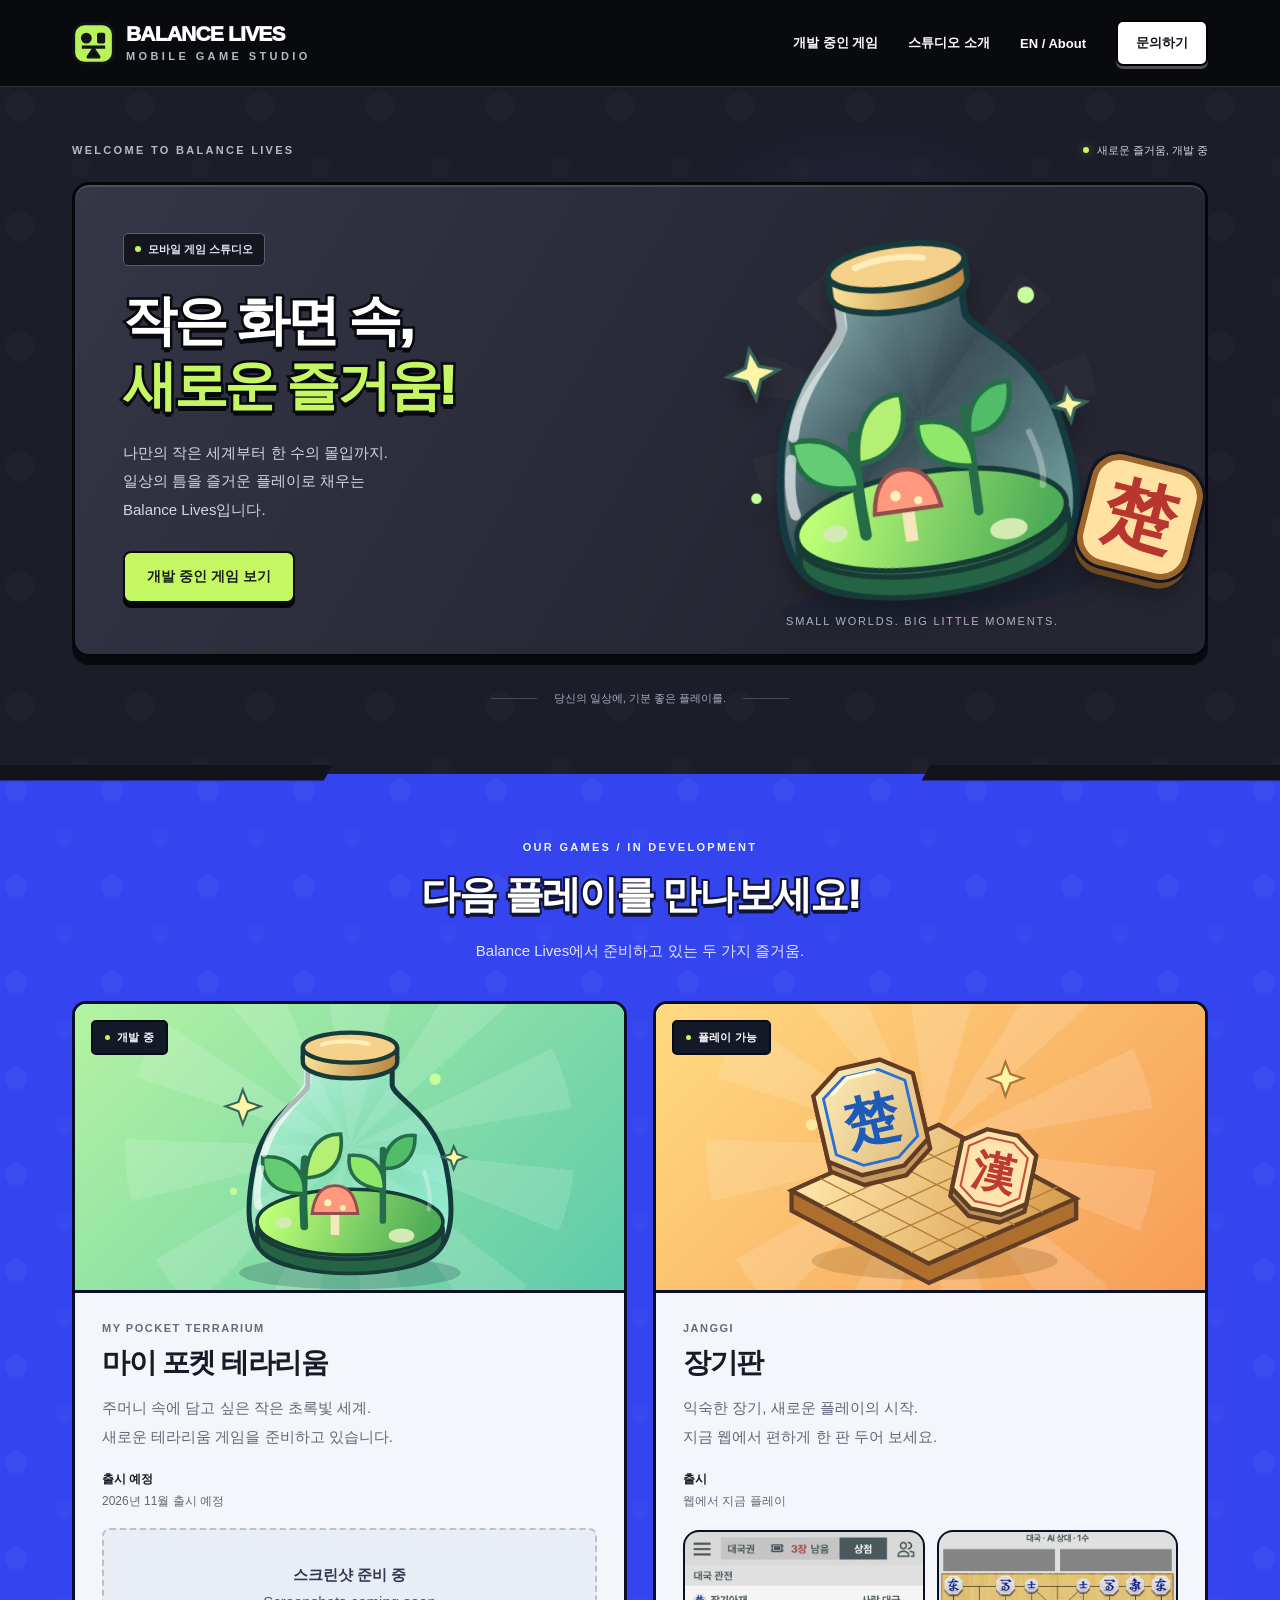
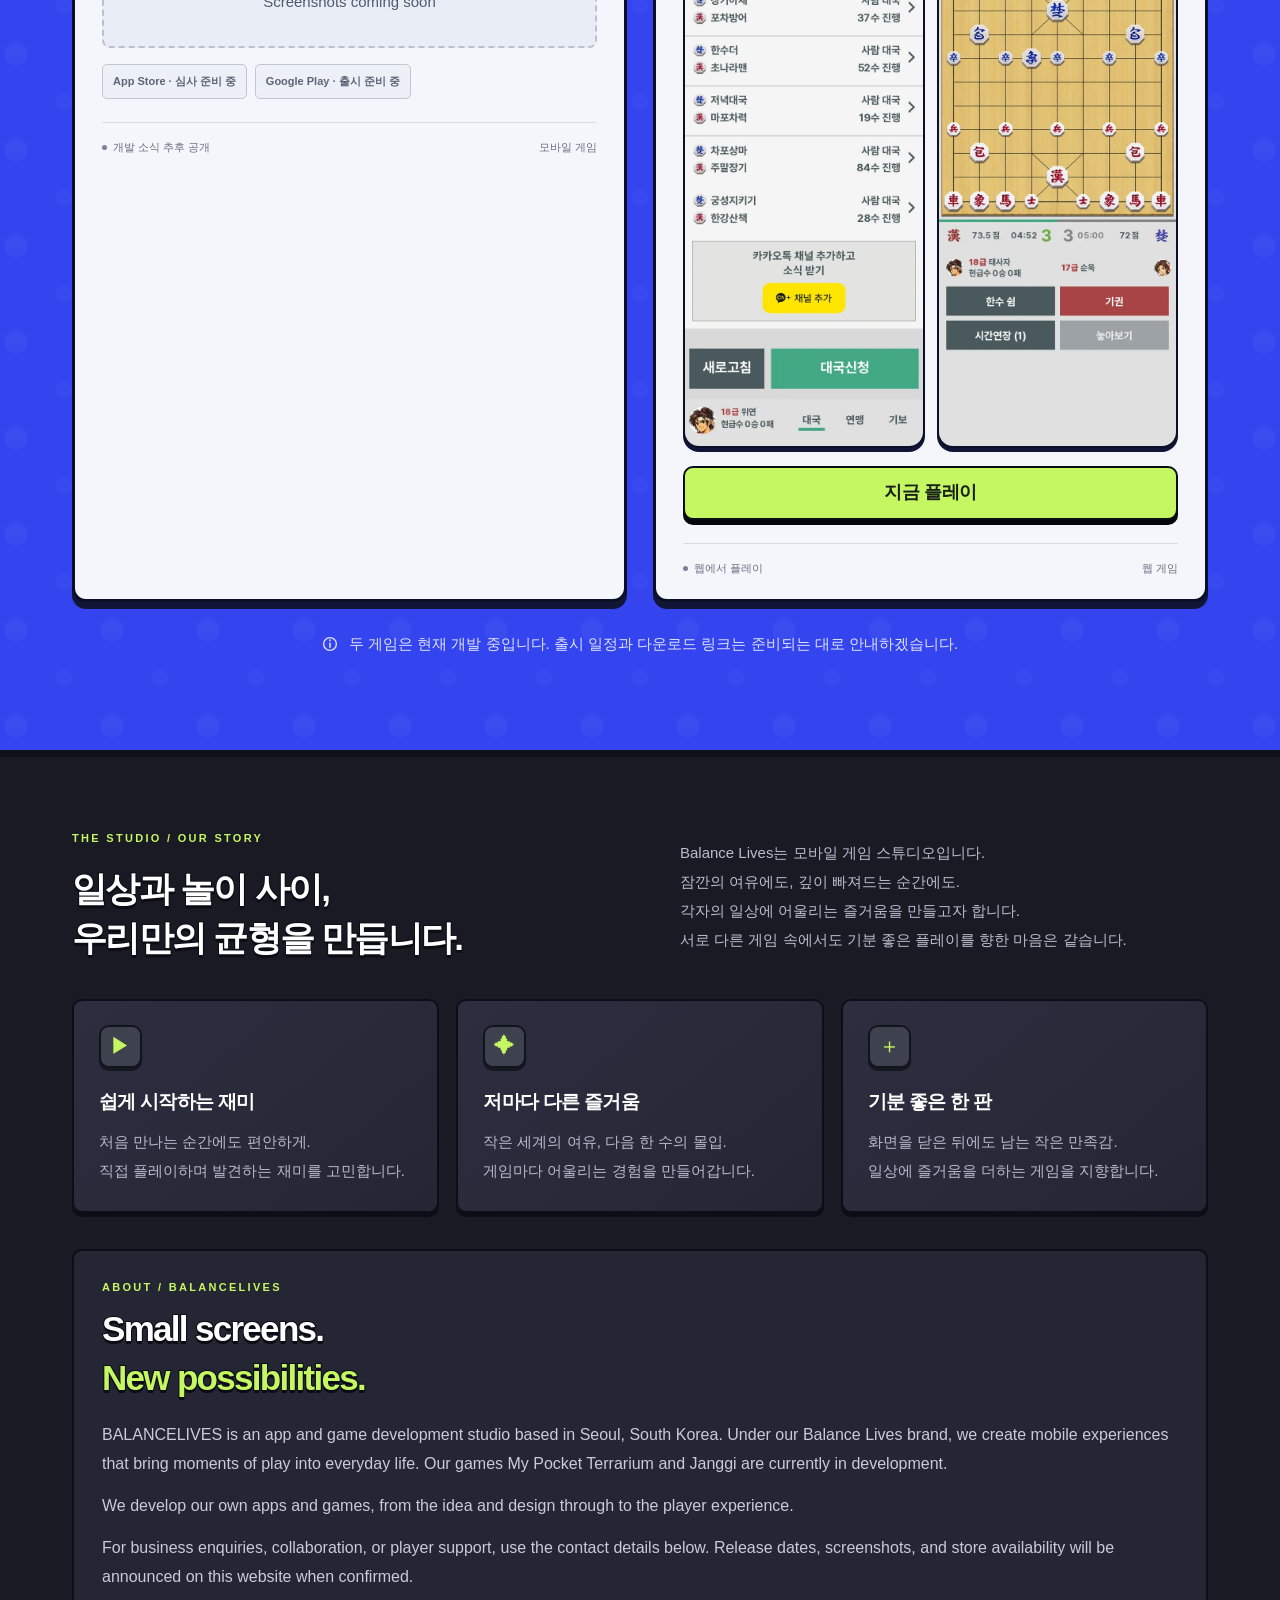
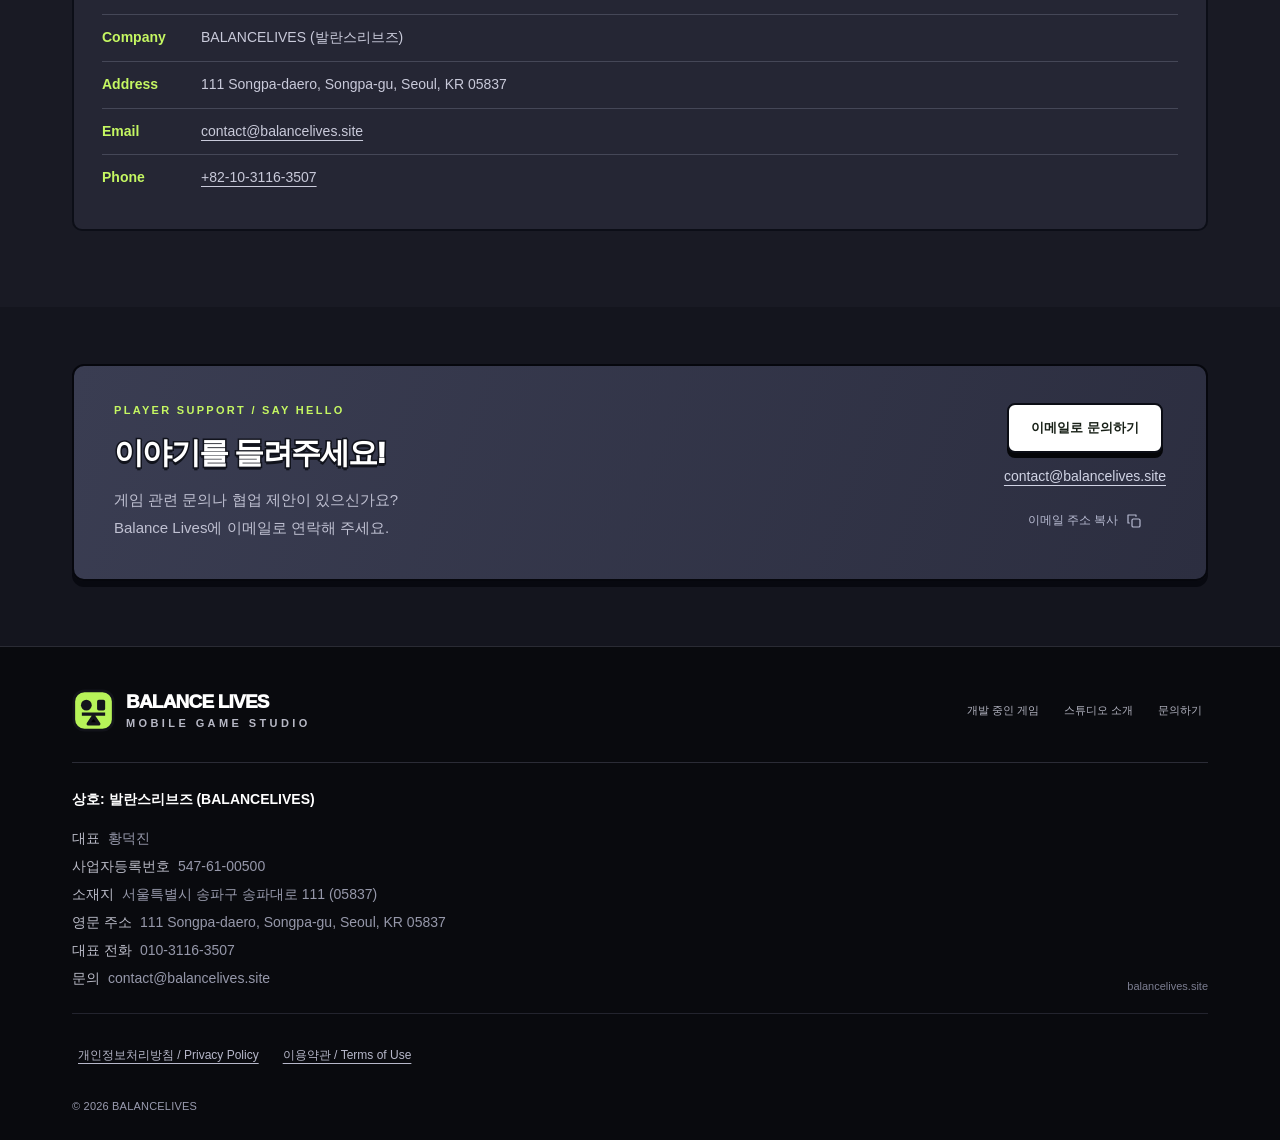
==== commit 0ccb7b18: "Thumbnail 楚: pure blue (not teal/green); 漢 stays red" ====
--- a/index.html
+++ b/index.html
@@ -35,7 +35,7 @@
 <path d="m120 134 7 17 18 6-18 7-7 18-6-18-18-7 18-6ZM415 213l5 11 12 4-12 5-5 12-4-12-12-5 12-4Z" fill="#fbf5a5" stroke="#37675b" stroke-width="3"/><circle cx="389" cy="119" r="8" fill="#c6ff9c"/><circle cx="107" cy="276" r="5" fill="#c6ff9c"/>
 </svg><span class="dev-badge">개발 중</span></div><div class="game-info"><span class="eyebrow">MY POCKET TERRARIUM</span><h3>마이 포켓 테라리움</h3><p>주머니 속에 담고 싶은 작은 초록빛 세계.<br>새로운 테라리움 게임을 준비하고 있습니다.</p><dl class="release-info"><div><dt>출시 예정</dt><dd>2026년 11월 출시 예정</dd></div></dl><!-- 파일 추가 후 data-screenshot-ready를 true로 바꾸면 9:19.5 스크린샷을 표시합니다. -->
 <figure class="game-screenshot-frame" data-screenshot-ready="false"><template><img class="game-screenshot" src="/assets/games/my-pocket-terrarium-1.png" alt="마이 포켓 테라리움 게임 플레이 화면" width="900" height="1950" loading="lazy" decoding="async"></template><figcaption class="screenshot-placeholder"><strong>스크린샷 준비 중</strong><span lang="en">Screenshots coming soon</span></figcaption></figure><div class="store-links" aria-label="스토어 출시 상태"><span class="store-pending">App Store · 심사 준비 중</span><span class="store-pending">Google Play · 출시 준비 중</span><!-- 출시 후 span을 실제 스토어 URL의 a로 교체하세요. --></div><div class="game-info-bottom"><span>개발 소식 추후 공개</span><span>모바일 게임</span></div></div></article>
-<article class="game-card"><div class="game-art janggi" role="img" aria-label="장기판 위의 붉은 초나라 말과 푸른 한나라 말 일러스트"><svg viewBox="0 0 540 440" fill="none" aria-hidden="true"><defs><linearGradient id="board" x1="90" y1="230" x2="420" y2="390" gradientUnits="userSpaceOnUse"><stop stop-color="#ffe8ac"/><stop offset="1" stop-color="#d89c4b"/></linearGradient><linearGradient id="pieceFace" x1="100" y1="100" x2="250" y2="260" gradientUnits="userSpaceOnUse"><stop stop-color="#fff1bd"/><stop offset="1" stop-color="#dfb879"/></linearGradient></defs><ellipse cx="275" cy="373" rx="172" ry="27" fill="#71410d" opacity=".2"/><path d="m75 275 206-92 192 103v28l-206 90L75 303Z" fill="#ad6e2e" stroke="#633e27" stroke-width="6"/><path d="m75 275 206-92 192 103-206 91Z" fill="url(#board)" stroke="#633e27" stroke-width="6"/><g stroke="#b67c39" stroke-width="2"><path d="m115 258 193 100m-154-117 194 100m-155-118 194 100m-156-118 195 100M119 298l205-93m-164 115 205-93m-163 114 205-92m-165 113 205-92"/></g><g transform="rotate(-13 192 203)"><path d="m121 139 42-29h60l41 29v94l-41 29h-60l-42-29Z" fill="#c29a60" stroke="#663b24" stroke-width="6"/><path d="m121 125 42-29h60l41 29v94l-41 29h-60l-42-29Z" fill="url(#pieceFace)" stroke="#663b24" stroke-width="6"/><path d="m134 132 34-23h50l33 23v80l-33 23h-50l-34-23Z" stroke="#367ea0" stroke-width="4"/><text x="192" y="202" text-anchor="middle" font-size="76" font-family="serif" font-weight="900" fill="#246d99">楚</text><path d="m148 128 25-17h39" stroke="#fff9db" stroke-width="5" stroke-linecap="round"/></g><g transform="rotate(12 355 260)"><path d="m303 225 31-22h44l31 22v69l-31 22h-44l-31-22Z" fill="#b99058" stroke="#633e27" stroke-width="6"/><path d="m303 214 31-22h44l31 22v69l-31 22h-44l-31-22Z" fill="#ffe5ad" stroke="#633e27" stroke-width="6"/><path d="m314 220 24-17h36l24 17v57l-24 17h-36l-24-17Z" stroke="#cc4e3a" stroke-width="3"/><text x="356" y="271" text-anchor="middle" font-family="serif" font-size="60" font-weight="900" fill="#bd3c31">漢</text></g><path d="m374 95 7 17 18 6-18 7-7 18-6-18-18-7 18-6Z" fill="#fff3a4" stroke="#aa743b" stroke-width="3"/><circle cx="103" cy="183" r="8" fill="#ffe8a2"/></svg><span class="dev-badge">플레이 가능</span></div><div class="game-info"><span class="eyebrow">JANGGI</span><h3>장기판</h3><p>익숙한 장기, 새로운 플레이의 시작.<br>지금 웹에서 편하게 한 판 두어 보세요.</p><dl class="release-info"><div><dt>출시</dt><dd>웹에서 지금 플레이</dd></div></dl>
+<article class="game-card"><div class="game-art janggi" role="img" aria-label="장기판 위의 붉은 초나라 말과 푸른 한나라 말 일러스트"><svg viewBox="0 0 540 440" fill="none" aria-hidden="true"><defs><linearGradient id="board" x1="90" y1="230" x2="420" y2="390" gradientUnits="userSpaceOnUse"><stop stop-color="#ffe8ac"/><stop offset="1" stop-color="#d89c4b"/></linearGradient><linearGradient id="pieceFace" x1="100" y1="100" x2="250" y2="260" gradientUnits="userSpaceOnUse"><stop stop-color="#fff1bd"/><stop offset="1" stop-color="#dfb879"/></linearGradient></defs><ellipse cx="275" cy="373" rx="172" ry="27" fill="#71410d" opacity=".2"/><path d="m75 275 206-92 192 103v28l-206 90L75 303Z" fill="#ad6e2e" stroke="#633e27" stroke-width="6"/><path d="m75 275 206-92 192 103-206 91Z" fill="url(#board)" stroke="#633e27" stroke-width="6"/><g stroke="#b67c39" stroke-width="2"><path d="m115 258 193 100m-154-117 194 100m-155-118 194 100m-156-118 195 100M119 298l205-93m-164 115 205-93m-163 114 205-92m-165 113 205-92"/></g><g transform="rotate(-13 192 203)"><path d="m121 139 42-29h60l41 29v94l-41 29h-60l-42-29Z" fill="#c29a60" stroke="#663b24" stroke-width="6"/><path d="m121 125 42-29h60l41 29v94l-41 29h-60l-42-29Z" fill="url(#pieceFace)" stroke="#663b24" stroke-width="6"/><path d="m134 132 34-23h50l33 23v80l-33 23h-50l-34-23Z" stroke="#2b6fd4" stroke-width="4"/><text x="192" y="202" text-anchor="middle" font-size="76" font-family="serif" font-weight="900" fill="#1e5bb8">楚</text><path d="m148 128 25-17h39" stroke="#fff9db" stroke-width="5" stroke-linecap="round"/></g><g transform="rotate(12 355 260)"><path d="m303 225 31-22h44l31 22v69l-31 22h-44l-31-22Z" fill="#b99058" stroke="#633e27" stroke-width="6"/><path d="m303 214 31-22h44l31 22v69l-31 22h-44l-31-22Z" fill="#ffe5ad" stroke="#633e27" stroke-width="6"/><path d="m314 220 24-17h36l24 17v57l-24 17h-36l-24-17Z" stroke="#cc4e3a" stroke-width="3"/><text x="356" y="271" text-anchor="middle" font-family="serif" font-size="60" font-weight="900" fill="#bd3c31">漢</text></g><path d="m374 95 7 17 18 6-18 7-7 18-6-18-18-7 18-6Z" fill="#fff3a4" stroke="#aa743b" stroke-width="3"/><circle cx="103" cy="183" r="8" fill="#ffe8a2"/></svg><span class="dev-badge">플레이 가능</span></div><div class="game-info"><span class="eyebrow">JANGGI</span><h3>장기판</h3><p>익숙한 장기, 새로운 플레이의 시작.<br>지금 웹에서 편하게 한 판 두어 보세요.</p><dl class="release-info"><div><dt>출시</dt><dd>웹에서 지금 플레이</dd></div></dl>
 <div class="janggi-phone-shots" aria-label="장기판 플레이 화면">
 <figure class="janggi-phone"><img src="/assets/games/janggi-lobby.svg" alt="장기판 로비 화면 — 대국 관전 목록과 대국신청" width="600" height="1298" loading="lazy" decoding="async"></figure>
 <figure class="janggi-phone"><img src="/assets/games/janggi-ai-board.svg" alt="장기판 AI 대국 화면 — 진행 중인 장기 판" width="600" height="1298" loading="lazy" decoding="async"></figure>
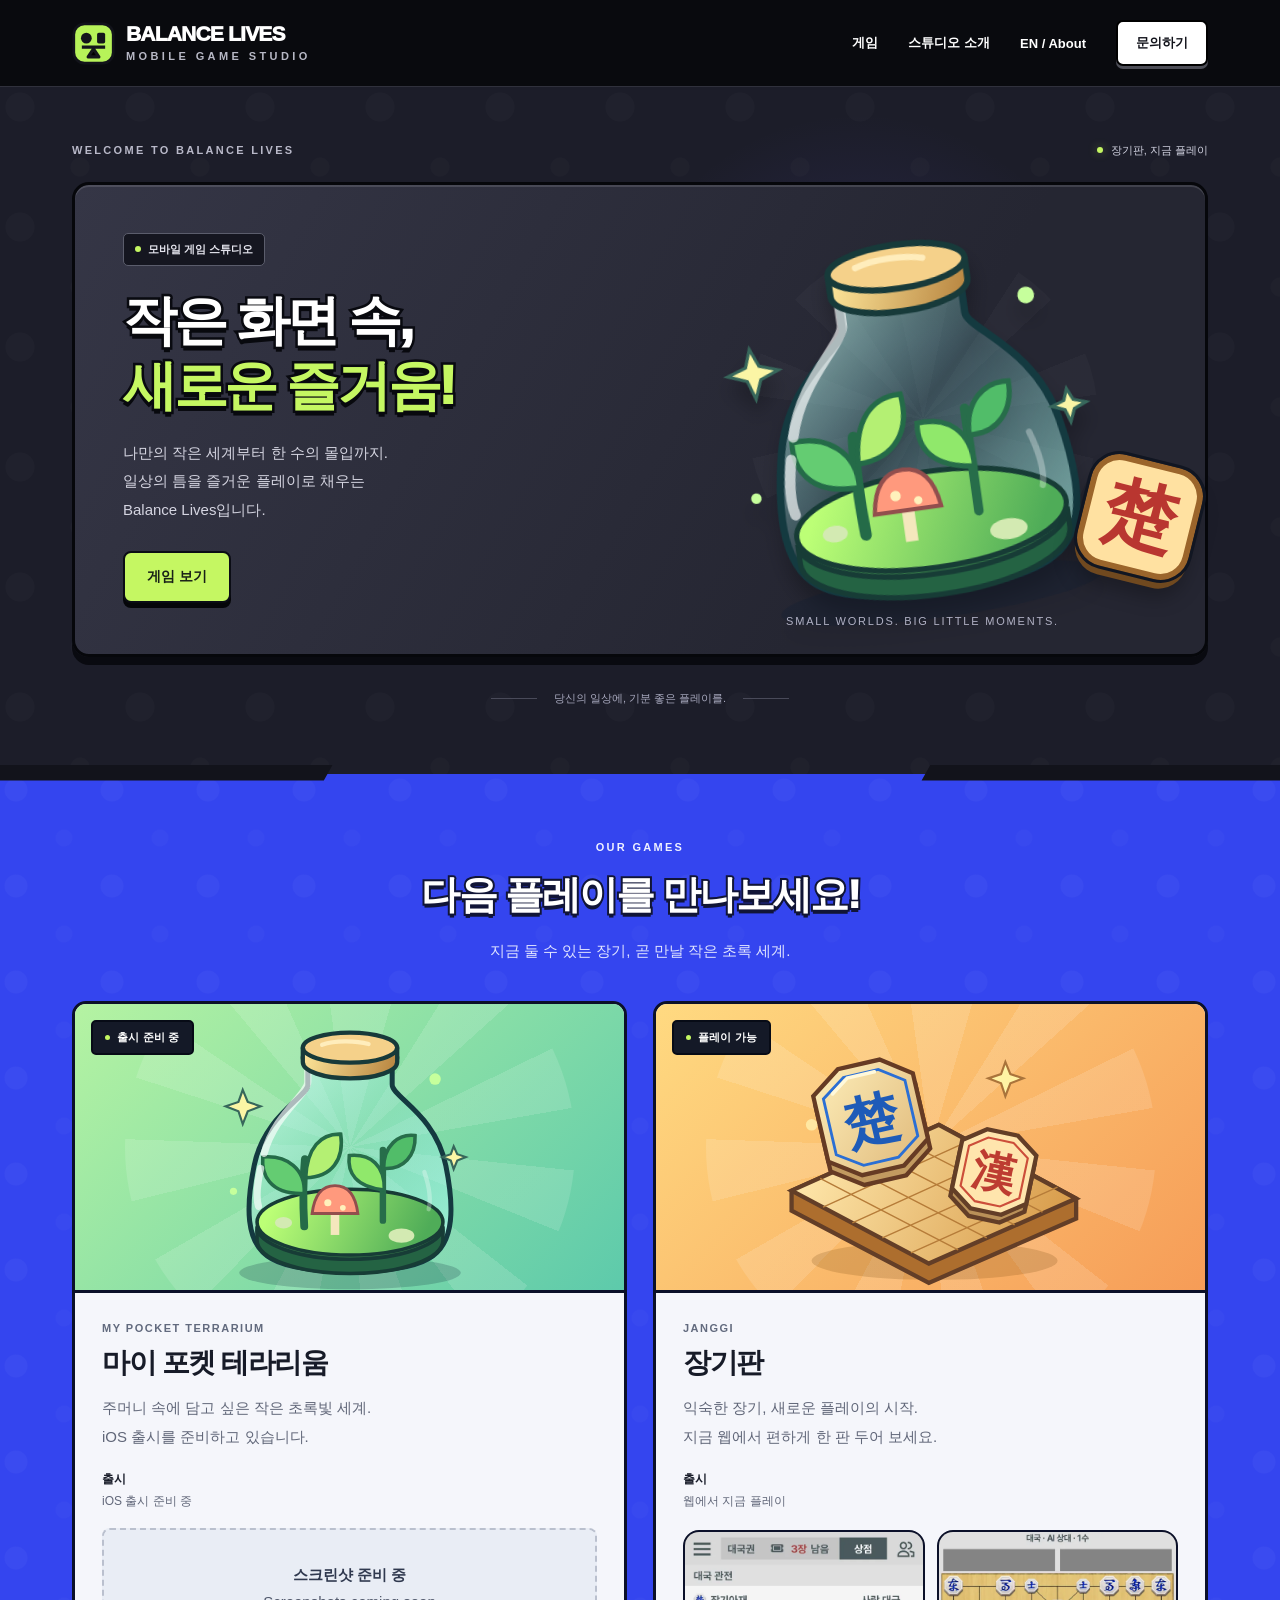
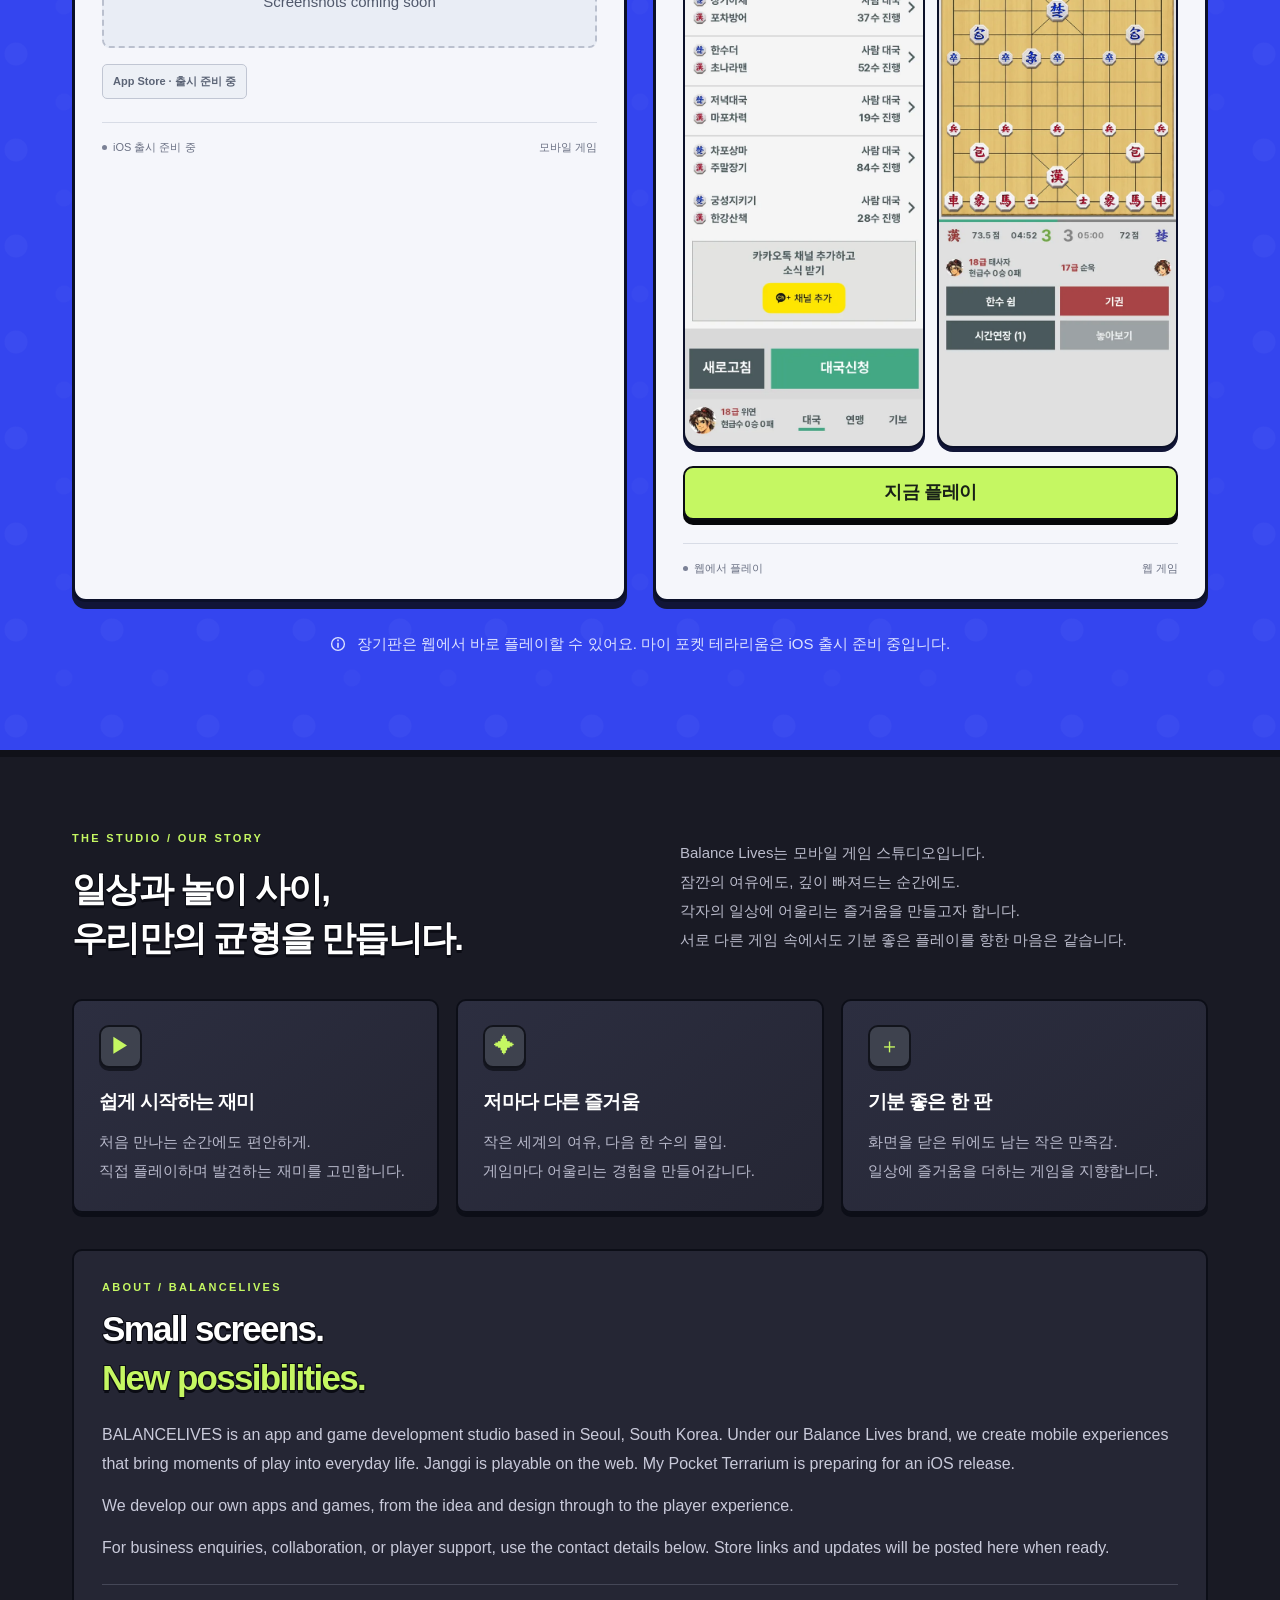
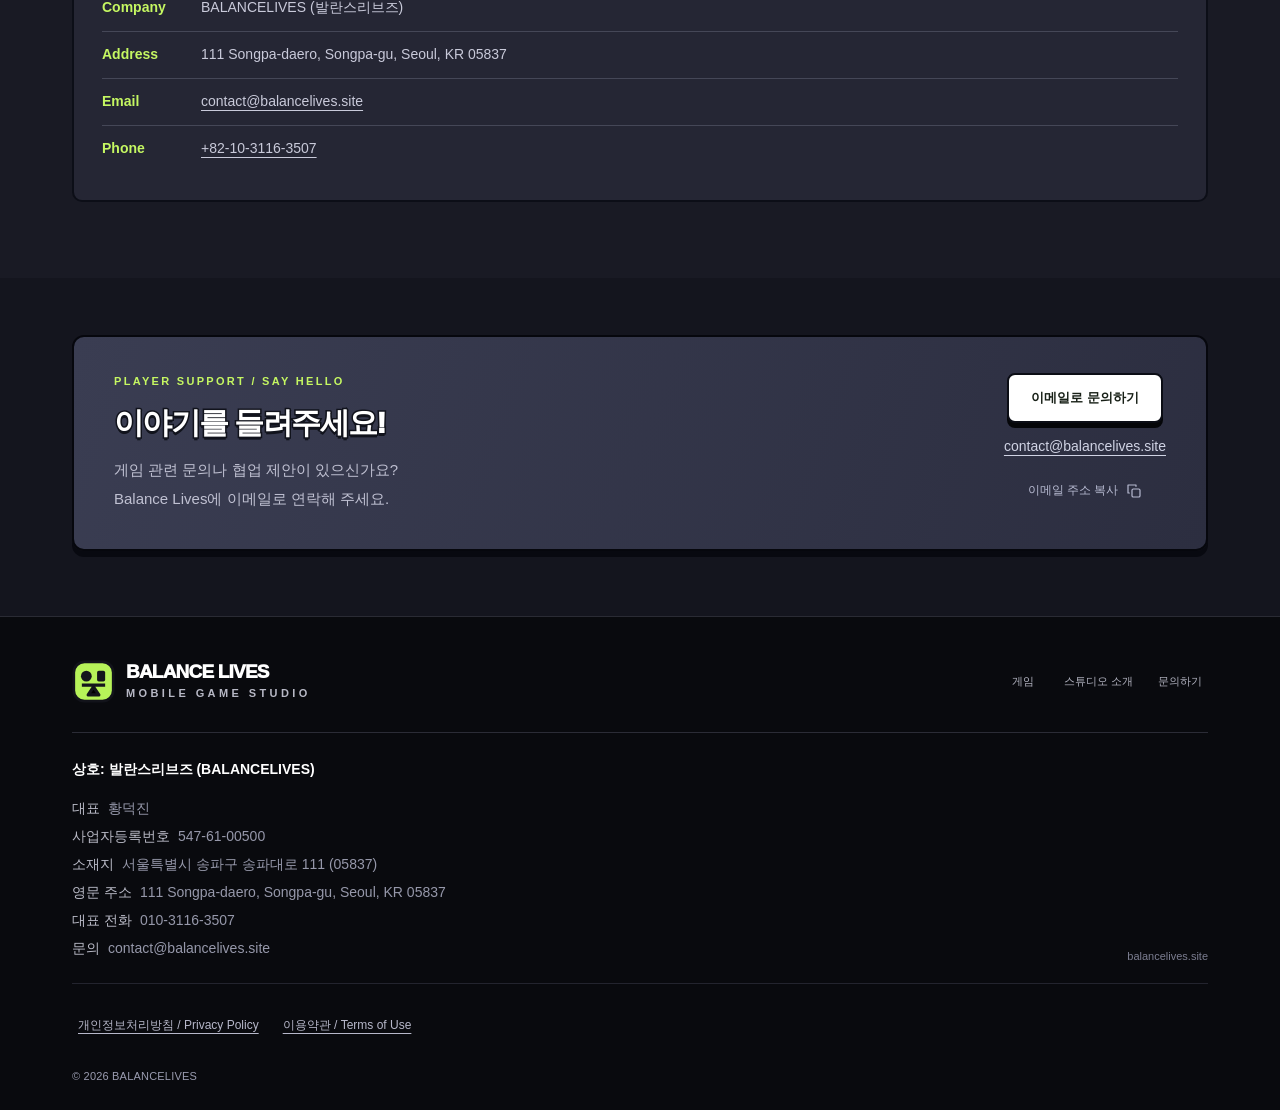
==== commit 1144d23d: "Restore launched-copy on index.html (reverted by thumbnail commit); keep blue 楚" ====
--- a/index.html
+++ b/index.html
@@ -1,12 +1,12 @@
 <!doctype html>
 <html lang="ko"><head><meta charset="utf-8"><meta name="viewport" content="width=device-width, initial-scale=1"><meta name="theme-color" content="#12131b">
-<title>Balance Lives | 작은 화면, 새로운 즐거움</title><meta name="description" content="모바일 게임 스튜디오 Balance Lives. 개발 중인 마이 포켓 테라리움과 장기, 스튜디오 소개 및 문의 안내."><link rel="canonical" href="https://balancelives.site/"><meta property="og:type" content="website"><meta property="og:locale" content="ko_KR"><meta property="og:title" content="Balance Lives | 작은 화면, 새로운 즐거움"><meta property="og:description" content="마이 포켓 테라리움과 장기를 준비하는 모바일 게임 스튜디오."><meta property="og:url" content="https://balancelives.site/">
+<title>Balance Lives | 작은 화면, 새로운 즐거움</title><meta name="description" content="모바일 게임 스튜디오 Balance Lives. 웹에서 플레이하는 장기판, iOS 출시 준비 중인 마이 포켓 테라리움."><link rel="canonical" href="https://balancelives.site/"><meta property="og:type" content="website"><meta property="og:locale" content="ko_KR"><meta property="og:title" content="Balance Lives | 작은 화면, 새로운 즐거움"><meta property="og:description" content="웹에서 플레이하는 장기판, 그리고 마이 포켓 테라리움."><meta property="og:url" content="https://balancelives.site/">
 <meta property="og:site_name" content="Balance Lives"><meta property="og:image" content="https://balancelives.site/assets/og-image.png"><meta property="og:image:width" content="1200"><meta property="og:image:height" content="630"><meta property="og:image:alt" content="Balance Lives — mobile apps and games from Seoul"><meta name="twitter:card" content="summary_large_image"><link rel="apple-touch-icon" sizes="180x180" href="/assets/apple-touch-icon.png"><link rel="icon" type="image/png" sizes="32x32" href="/assets/favicon-32.png"><link rel="icon" type="image/png" sizes="16x16" href="/assets/favicon-16.png">
 <link rel="stylesheet" href="/assets/site.css"></head><body>
 <a class="skip" href="#main">본문 바로가기</a>
-<header class="site-header"><nav class="wrap nav" aria-label="주요 메뉴"><a class="brand" href="#" aria-label="Balance Lives 홈"><svg viewBox="0 0 48 48" aria-hidden="true"><rect x="2" y="2" width="44" height="44" rx="12" fill="#b7f359" stroke="#12131a" stroke-width="3"/><path d="M11 28h26M24 30l-6 9h12z" stroke="#14151c" stroke-width="3.5" stroke-linejoin="round"/><circle cx="16" cy="18" r="6" fill="#14151c"/><rect x="28" y="12" width="9" height="12" rx="2" fill="#14151c"/></svg><span class="brand-text">BALANCE LIVES<small>MOBILE GAME STUDIO</small></span></a><button type="button" class="menu-toggle" aria-expanded="false" aria-controls="nav-links" aria-label="메뉴 열기" id="menu-toggle" hidden>☰</button><div class="nav-links" id="nav-links"><a href="#games">개발 중인 게임</a><a href="#about">스튜디오 소개</a><a href="#about-en" lang="en" hreflang="en">EN / About</a><a href="#contact" class="nav-contact">문의하기</a></div></nav></header>
+<header class="site-header"><nav class="wrap nav" aria-label="주요 메뉴"><a class="brand" href="#" aria-label="Balance Lives 홈"><svg viewBox="0 0 48 48" aria-hidden="true"><rect x="2" y="2" width="44" height="44" rx="12" fill="#b7f359" stroke="#12131a" stroke-width="3"/><path d="M11 28h26M24 30l-6 9h12z" stroke="#14151c" stroke-width="3.5" stroke-linejoin="round"/><circle cx="16" cy="18" r="6" fill="#14151c"/><rect x="28" y="12" width="9" height="12" rx="2" fill="#14151c"/></svg><span class="brand-text">BALANCE LIVES<small>MOBILE GAME STUDIO</small></span></a><button type="button" class="menu-toggle" aria-expanded="false" aria-controls="nav-links" aria-label="메뉴 열기" id="menu-toggle" hidden>☰</button><div class="nav-links" id="nav-links"><a href="#games">게임</a><a href="#about">스튜디오 소개</a><a href="#about-en" lang="en" hreflang="en">EN / About</a><a href="#contact" class="nav-contact">문의하기</a></div></nav></header>
 <main id="main">
-<section class="hero pattern" aria-labelledby="hero-title"><div class="wrap"><div class="hero-meta"><span class="eyebrow">WELCOME TO BALANCE LIVES</span><span class="meta-status"><i class="status-dot"></i>새로운 즐거움, 개발 중</span></div><div class="hero-panel"><div class="hero-copy"><span class="pill">모바일 게임 스튜디오</span><h1 id="hero-title">작은 화면 속,<br><span>새로운 즐거움!</span></h1><p>나만의 작은 세계부터 한 수의 몰입까지.<br>일상의 틈을 즐거운 플레이로 채우는<br>Balance Lives입니다.</p><a href="#games" class="button">개발 중인 게임 보기</a></div><div class="hero-visual" role="img" aria-label="초록 식물이 자라는 테라리움과 붉은 장기 말을 표현한 스튜디오 일러스트"><svg viewBox="0 0 540 440" fill="none" aria-hidden="true">
+<section class="hero pattern" aria-labelledby="hero-title"><div class="wrap"><div class="hero-meta"><span class="eyebrow">WELCOME TO BALANCE LIVES</span><span class="meta-status"><i class="status-dot"></i>장기판, 지금 플레이</span></div><div class="hero-panel"><div class="hero-copy"><span class="pill">모바일 게임 스튜디오</span><h1 id="hero-title">작은 화면 속,<br><span>새로운 즐거움!</span></h1><p>나만의 작은 세계부터 한 수의 몰입까지.<br>일상의 틈을 즐거운 플레이로 채우는<br>Balance Lives입니다.</p><a href="#games" class="button">게임 보기</a></div><div class="hero-visual" role="img" aria-label="초록 식물이 자라는 테라리움과 붉은 장기 말을 표현한 스튜디오 일러스트"><svg viewBox="0 0 540 440" fill="none" aria-hidden="true">
 <defs><linearGradient id="heroglass" x1="140" y1="80" x2="400" y2="350" gradientUnits="userSpaceOnUse"><stop stop-color="#d8fff3" stop-opacity=".8"/><stop offset=".5" stop-color="#8ce2e6" stop-opacity=".22"/><stop offset="1" stop-color="#b0fff1" stop-opacity=".6"/></linearGradient><linearGradient id="herobase" x1="160" y1="300" x2="350" y2="390" gradientUnits="userSpaceOnUse"><stop stop-color="#bcff76"/><stop offset="1" stop-color="#4fac58"/></linearGradient><linearGradient id="herocap" x1="210" y1="65" x2="330" y2="110" gradientUnits="userSpaceOnUse"><stop stop-color="#fee69a"/><stop offset="1" stop-color="#b98742"/></linearGradient></defs>
 <ellipse cx="270" cy="390" rx="155" ry="23" fill="#071a32" opacity=".2"/>
 <path d="M211 94h118v33c0 17 61 42 75 113 11 54 14 109-24 130-42 25-177 25-220 0-38-21-35-76-24-130 14-71 75-96 75-113Z" fill="url(#heroglass)" stroke="#143a40" stroke-width="7"/>
@@ -20,7 +20,7 @@
 <path d="m120 134 7 17 18 6-18 7-7 18-6-18-18-7 18-6ZM415 213l5 11 12 4-12 5-5 12-4-12-12-5 12-4Z" fill="#fbf5a5" stroke="#37675b" stroke-width="3"/><circle cx="389" cy="119" r="8" fill="#c6ff9c"/><circle cx="107" cy="276" r="5" fill="#c6ff9c"/>
 </svg><span class="floating-chip" aria-hidden="true">楚</span><span class="visual-note" aria-hidden="true">SMALL WORLDS. BIG LITTLE MOMENTS.</span></div></div><div class="hero-bottom">당신의 일상에, 기분 좋은 플레이를.</div></div></section>
 <div class="zigzag" aria-hidden="true"></div>
-<section class="games-section" id="games" aria-labelledby="games-title"><div class="wrap"><div class="section-head"><div class="eyebrow">OUR GAMES / IN DEVELOPMENT</div><h2 id="games-title">다음 플레이를 만나보세요!</h2><p>Balance Lives에서 준비하고 있는 두 가지 즐거움.</p></div><div class="games-grid">
+<section class="games-section" id="games" aria-labelledby="games-title"><div class="wrap"><div class="section-head"><div class="eyebrow">OUR GAMES</div><h2 id="games-title">다음 플레이를 만나보세요!</h2><p>지금 둘 수 있는 장기, 곧 만날 작은 초록 세계.</p></div><div class="games-grid">
 <article class="game-card"><div class="game-art terrarium" role="img" aria-label="마이 포켓 테라리움을 표현한 유리병과 초록 식물 일러스트"><svg viewBox="0 0 540 440" fill="none" aria-hidden="true">
 <defs><linearGradient id="gameglass" x1="140" y1="80" x2="400" y2="350" gradientUnits="userSpaceOnUse"><stop stop-color="#d8fff3" stop-opacity=".8"/><stop offset=".5" stop-color="#8ce2e6" stop-opacity=".22"/><stop offset="1" stop-color="#b0fff1" stop-opacity=".6"/></linearGradient><linearGradient id="gamebase" x1="160" y1="300" x2="350" y2="390" gradientUnits="userSpaceOnUse"><stop stop-color="#bcff76"/><stop offset="1" stop-color="#4fac58"/></linearGradient><linearGradient id="gamecap" x1="210" y1="65" x2="330" y2="110" gradientUnits="userSpaceOnUse"><stop stop-color="#fee69a"/><stop offset="1" stop-color="#b98742"/></linearGradient></defs>
 <ellipse cx="270" cy="390" rx="155" ry="23" fill="#071a32" opacity=".2"/>
@@ -33,19 +33,19 @@
 <path d="M211 97v26c0 17-47 46-61 100M145 244q-8 36-3 53" stroke="white" stroke-opacity=".65" stroke-width="10" stroke-linecap="round"/><path d="M374 249q11 33 6 52" stroke="white" stroke-opacity=".3" stroke-width="6" stroke-linecap="round"/>
 <ellipse cx="270" cy="89" rx="66" ry="21" fill="#876038" stroke="#173a3a" stroke-width="6"/><path d="M204 75v20c0 13 29 23 66 23s66-10 66-23V75" fill="url(#gamecap)" stroke="#173a3a" stroke-width="6"/><ellipse cx="270" cy="75" rx="66" ry="21" fill="#f5d18a" stroke="#173a3a" stroke-width="6"/><path d="M231 71c18-6 46-6 65-1" stroke="#ffedbc" stroke-width="6" stroke-linecap="round"/>
 <path d="m120 134 7 17 18 6-18 7-7 18-6-18-18-7 18-6ZM415 213l5 11 12 4-12 5-5 12-4-12-12-5 12-4Z" fill="#fbf5a5" stroke="#37675b" stroke-width="3"/><circle cx="389" cy="119" r="8" fill="#c6ff9c"/><circle cx="107" cy="276" r="5" fill="#c6ff9c"/>
-</svg><span class="dev-badge">개발 중</span></div><div class="game-info"><span class="eyebrow">MY POCKET TERRARIUM</span><h3>마이 포켓 테라리움</h3><p>주머니 속에 담고 싶은 작은 초록빛 세계.<br>새로운 테라리움 게임을 준비하고 있습니다.</p><dl class="release-info"><div><dt>출시 예정</dt><dd>2026년 11월 출시 예정</dd></div></dl><!-- 파일 추가 후 data-screenshot-ready를 true로 바꾸면 9:19.5 스크린샷을 표시합니다. -->
-<figure class="game-screenshot-frame" data-screenshot-ready="false"><template><img class="game-screenshot" src="/assets/games/my-pocket-terrarium-1.png" alt="마이 포켓 테라리움 게임 플레이 화면" width="900" height="1950" loading="lazy" decoding="async"></template><figcaption class="screenshot-placeholder"><strong>스크린샷 준비 중</strong><span lang="en">Screenshots coming soon</span></figcaption></figure><div class="store-links" aria-label="스토어 출시 상태"><span class="store-pending">App Store · 심사 준비 중</span><span class="store-pending">Google Play · 출시 준비 중</span><!-- 출시 후 span을 실제 스토어 URL의 a로 교체하세요. --></div><div class="game-info-bottom"><span>개발 소식 추후 공개</span><span>모바일 게임</span></div></div></article>
-<article class="game-card"><div class="game-art janggi" role="img" aria-label="장기판 위의 붉은 초나라 말과 푸른 한나라 말 일러스트"><svg viewBox="0 0 540 440" fill="none" aria-hidden="true"><defs><linearGradient id="board" x1="90" y1="230" x2="420" y2="390" gradientUnits="userSpaceOnUse"><stop stop-color="#ffe8ac"/><stop offset="1" stop-color="#d89c4b"/></linearGradient><linearGradient id="pieceFace" x1="100" y1="100" x2="250" y2="260" gradientUnits="userSpaceOnUse"><stop stop-color="#fff1bd"/><stop offset="1" stop-color="#dfb879"/></linearGradient></defs><ellipse cx="275" cy="373" rx="172" ry="27" fill="#71410d" opacity=".2"/><path d="m75 275 206-92 192 103v28l-206 90L75 303Z" fill="#ad6e2e" stroke="#633e27" stroke-width="6"/><path d="m75 275 206-92 192 103-206 91Z" fill="url(#board)" stroke="#633e27" stroke-width="6"/><g stroke="#b67c39" stroke-width="2"><path d="m115 258 193 100m-154-117 194 100m-155-118 194 100m-156-118 195 100M119 298l205-93m-164 115 205-93m-163 114 205-92m-165 113 205-92"/></g><g transform="rotate(-13 192 203)"><path d="m121 139 42-29h60l41 29v94l-41 29h-60l-42-29Z" fill="#c29a60" stroke="#663b24" stroke-width="6"/><path d="m121 125 42-29h60l41 29v94l-41 29h-60l-42-29Z" fill="url(#pieceFace)" stroke="#663b24" stroke-width="6"/><path d="m134 132 34-23h50l33 23v80l-33 23h-50l-34-23Z" stroke="#2b6fd4" stroke-width="4"/><text x="192" y="202" text-anchor="middle" font-size="76" font-family="serif" font-weight="900" fill="#1e5bb8">楚</text><path d="m148 128 25-17h39" stroke="#fff9db" stroke-width="5" stroke-linecap="round"/></g><g transform="rotate(12 355 260)"><path d="m303 225 31-22h44l31 22v69l-31 22h-44l-31-22Z" fill="#b99058" stroke="#633e27" stroke-width="6"/><path d="m303 214 31-22h44l31 22v69l-31 22h-44l-31-22Z" fill="#ffe5ad" stroke="#633e27" stroke-width="6"/><path d="m314 220 24-17h36l24 17v57l-24 17h-36l-24-17Z" stroke="#cc4e3a" stroke-width="3"/><text x="356" y="271" text-anchor="middle" font-family="serif" font-size="60" font-weight="900" fill="#bd3c31">漢</text></g><path d="m374 95 7 17 18 6-18 7-7 18-6-18-18-7 18-6Z" fill="#fff3a4" stroke="#aa743b" stroke-width="3"/><circle cx="103" cy="183" r="8" fill="#ffe8a2"/></svg><span class="dev-badge">플레이 가능</span></div><div class="game-info"><span class="eyebrow">JANGGI</span><h3>장기판</h3><p>익숙한 장기, 새로운 플레이의 시작.<br>지금 웹에서 편하게 한 판 두어 보세요.</p><dl class="release-info"><div><dt>출시</dt><dd>웹에서 지금 플레이</dd></div></dl>
+</svg><span class="dev-badge">출시 준비 중</span></div><div class="game-info"><span class="eyebrow">MY POCKET TERRARIUM</span><h3>마이 포켓 테라리움</h3><p>주머니 속에 담고 싶은 작은 초록빛 세계.<br>iOS 출시를 준비하고 있습니다.</p><dl class="release-info"><div><dt>출시</dt><dd>iOS 출시 준비 중</dd></div></dl><!-- 파일 추가 후 data-screenshot-ready를 true로 바꾸면 9:19.5 스크린샷을 표시합니다. -->
+<figure class="game-screenshot-frame" data-screenshot-ready="false"><template><img class="game-screenshot" src="/assets/games/my-pocket-terrarium-1.png" alt="마이 포켓 테라리움 게임 플레이 화면" width="900" height="1950" loading="lazy" decoding="async"></template><figcaption class="screenshot-placeholder"><strong>스크린샷 준비 중</strong><span lang="en">Screenshots coming soon</span></figcaption></figure><div class="store-links" aria-label="스토어 출시 상태"><span class="store-pending">App Store · 출시 준비 중</span><!-- 출시 후 span을 실제 스토어 URL의 a로 교체하세요. --></div><div class="game-info-bottom"><span>iOS 출시 준비 중</span><span>모바일 게임</span></div></div></article>
+<article class="game-card"><div class="game-art janggi" role="img" aria-label="장기판 위의 푸른 초나라 말과 붉은 한나라 말 일러스트"><svg viewBox="0 0 540 440" fill="none" aria-hidden="true"><defs><linearGradient id="board" x1="90" y1="230" x2="420" y2="390" gradientUnits="userSpaceOnUse"><stop stop-color="#ffe8ac"/><stop offset="1" stop-color="#d89c4b"/></linearGradient><linearGradient id="pieceFace" x1="100" y1="100" x2="250" y2="260" gradientUnits="userSpaceOnUse"><stop stop-color="#fff1bd"/><stop offset="1" stop-color="#dfb879"/></linearGradient></defs><ellipse cx="275" cy="373" rx="172" ry="27" fill="#71410d" opacity=".2"/><path d="m75 275 206-92 192 103v28l-206 90L75 303Z" fill="#ad6e2e" stroke="#633e27" stroke-width="6"/><path d="m75 275 206-92 192 103-206 91Z" fill="url(#board)" stroke="#633e27" stroke-width="6"/><g stroke="#b67c39" stroke-width="2"><path d="m115 258 193 100m-154-117 194 100m-155-118 194 100m-156-118 195 100M119 298l205-93m-164 115 205-93m-163 114 205-92m-165 113 205-92"/></g><g transform="rotate(-13 192 203)"><path d="m121 139 42-29h60l41 29v94l-41 29h-60l-42-29Z" fill="#c29a60" stroke="#663b24" stroke-width="6"/><path d="m121 125 42-29h60l41 29v94l-41 29h-60l-42-29Z" fill="url(#pieceFace)" stroke="#663b24" stroke-width="6"/><path d="m134 132 34-23h50l33 23v80l-33 23h-50l-34-23Z" stroke="#2b6fd4" stroke-width="4"/><text x="192" y="202" text-anchor="middle" font-size="76" font-family="serif" font-weight="900" fill="#1e5bb8">楚</text><path d="m148 128 25-17h39" stroke="#fff9db" stroke-width="5" stroke-linecap="round"/></g><g transform="rotate(12 355 260)"><path d="m303 225 31-22h44l31 22v69l-31 22h-44l-31-22Z" fill="#b99058" stroke="#633e27" stroke-width="6"/><path d="m303 214 31-22h44l31 22v69l-31 22h-44l-31-22Z" fill="#ffe5ad" stroke="#633e27" stroke-width="6"/><path d="m314 220 24-17h36l24 17v57l-24 17h-36l-24-17Z" stroke="#cc4e3a" stroke-width="3"/><text x="356" y="271" text-anchor="middle" font-family="serif" font-size="60" font-weight="900" fill="#bd3c31">漢</text></g><path d="m374 95 7 17 18 6-18 7-7 18-6-18-18-7 18-6Z" fill="#fff3a4" stroke="#aa743b" stroke-width="3"/><circle cx="103" cy="183" r="8" fill="#ffe8a2"/></svg><span class="dev-badge">플레이 가능</span></div><div class="game-info"><span class="eyebrow">JANGGI</span><h3>장기판</h3><p>익숙한 장기, 새로운 플레이의 시작.<br>지금 웹에서 편하게 한 판 두어 보세요.</p><dl class="release-info"><div><dt>출시</dt><dd>웹에서 지금 플레이</dd></div></dl>
 <div class="janggi-phone-shots" aria-label="장기판 플레이 화면">
 <figure class="janggi-phone"><img src="/assets/games/janggi-lobby.svg" alt="장기판 로비 화면 — 대국 관전 목록과 대국신청" width="600" height="1298" loading="lazy" decoding="async"></figure>
 <figure class="janggi-phone"><img src="/assets/games/janggi-ai-board.svg" alt="장기판 AI 대국 화면 — 진행 중인 장기 판" width="600" height="1298" loading="lazy" decoding="async"></figure>
 </div>
 <div class="janggi-phone-dots" aria-hidden="true"><span class="is-active"></span><span></span></div><div class="store-links" aria-label="플레이 링크"><a class="janggi-play-btn" href="https://janggi.balancelives.site" target="_blank" rel="noopener noreferrer">지금 플레이</a></div><div class="game-info-bottom"><span>웹에서 플레이</span><span>웹 게임</span></div></div></article>
-</div><p class="updates-note"><svg viewBox="0 0 20 20" fill="none" aria-hidden="true"><circle cx="10" cy="10" r="8" stroke="currentColor" stroke-width="1.7"/><path d="M10 9v5M10 5v1" stroke="currentColor" stroke-width="2" stroke-linecap="round"/></svg>두 게임은 현재 개발 중입니다. 출시 일정과 다운로드 링크는 준비되는 대로 안내하겠습니다.</p></div></section>
-<section class="about-section" id="about" aria-labelledby="about-title"><div class="wrap"><div class="about-intro"><div><div class="eyebrow">THE STUDIO / OUR STORY</div><h2 id="about-title">일상과 놀이 사이,<br>우리만의 균형을 만듭니다.</h2></div><p>Balance Lives는 모바일 게임 스튜디오입니다.<br>잠깐의 여유에도, 깊이 빠져드는 순간에도.<br>각자의 일상에 어울리는 즐거움을 만들고자 합니다.<br>서로 다른 게임 속에서도 기분 좋은 플레이를 향한 마음은 같습니다.</p></div><div class="values"><article class="value"><div class="value-icon" aria-hidden="true">▶</div><h3>쉽게 시작하는 재미</h3><p>처음 만나는 순간에도 편안하게.<br>직접 플레이하며 발견하는 재미를 고민합니다.</p></article><article class="value"><div class="value-icon" aria-hidden="true">✦</div><h3>저마다 다른 즐거움</h3><p>작은 세계의 여유, 다음 한 수의 몰입.<br>게임마다 어울리는 경험을 만들어갑니다.</p></article><article class="value"><div class="value-icon" aria-hidden="true">＋</div><h3>기분 좋은 한 판</h3><p>화면을 닫은 뒤에도 남는 작은 만족감.<br>일상에 즐거움을 더하는 게임을 지향합니다.</p></article></div><section class="english-about" id="about-en" lang="en" aria-labelledby="about-en-title"><div class="eyebrow">ABOUT / BALANCELIVES</div><h3 id="about-en-title">Small screens.<br><span>New possibilities.</span></h3><p>BALANCELIVES is an app and game development studio based in Seoul, South Korea. Under our Balance Lives brand, we create mobile experiences that bring moments of play into everyday life. Our games My Pocket Terrarium and Janggi are currently in development.</p><p>We develop our own apps and games, from the idea and design through to the player experience.</p><p>For business enquiries, collaboration, or player support, use the contact details below. Release dates, screenshots, and store availability will be announced on this website when confirmed.</p><dl class="english-company"><div><dt>Company</dt><dd>BALANCELIVES (발란스리브즈)</dd></div><div><dt>Address</dt><dd>111 Songpa-daero, Songpa-gu, Seoul, KR 05837</dd></div><div><dt>Email</dt><dd><a href="mailto:contact@balancelives.site">contact@balancelives.site</a></dd></div><div><dt>Phone</dt><dd><a href="tel:+821031163507">+82-10-3116-3507</a></dd></div></dl></section></div></section>
+</div><p class="updates-note"><svg viewBox="0 0 20 20" fill="none" aria-hidden="true"><circle cx="10" cy="10" r="8" stroke="currentColor" stroke-width="1.7"/><path d="M10 9v5M10 5v1" stroke="currentColor" stroke-width="2" stroke-linecap="round"/></svg>장기판은 웹에서 바로 플레이할 수 있어요. 마이 포켓 테라리움은 iOS 출시 준비 중입니다.</p></div></section>
+<section class="about-section" id="about" aria-labelledby="about-title"><div class="wrap"><div class="about-intro"><div><div class="eyebrow">THE STUDIO / OUR STORY</div><h2 id="about-title">일상과 놀이 사이,<br>우리만의 균형을 만듭니다.</h2></div><p>Balance Lives는 모바일 게임 스튜디오입니다.<br>잠깐의 여유에도, 깊이 빠져드는 순간에도.<br>각자의 일상에 어울리는 즐거움을 만들고자 합니다.<br>서로 다른 게임 속에서도 기분 좋은 플레이를 향한 마음은 같습니다.</p></div><div class="values"><article class="value"><div class="value-icon" aria-hidden="true">▶</div><h3>쉽게 시작하는 재미</h3><p>처음 만나는 순간에도 편안하게.<br>직접 플레이하며 발견하는 재미를 고민합니다.</p></article><article class="value"><div class="value-icon" aria-hidden="true">✦</div><h3>저마다 다른 즐거움</h3><p>작은 세계의 여유, 다음 한 수의 몰입.<br>게임마다 어울리는 경험을 만들어갑니다.</p></article><article class="value"><div class="value-icon" aria-hidden="true">＋</div><h3>기분 좋은 한 판</h3><p>화면을 닫은 뒤에도 남는 작은 만족감.<br>일상에 즐거움을 더하는 게임을 지향합니다.</p></article></div><section class="english-about" id="about-en" lang="en" aria-labelledby="about-en-title"><div class="eyebrow">ABOUT / BALANCELIVES</div><h3 id="about-en-title">Small screens.<br><span>New possibilities.</span></h3><p>BALANCELIVES is an app and game development studio based in Seoul, South Korea. Under our Balance Lives brand, we create mobile experiences that bring moments of play into everyday life. Janggi is playable on the web. My Pocket Terrarium is preparing for an iOS release.</p><p>We develop our own apps and games, from the idea and design through to the player experience.</p><p>For business enquiries, collaboration, or player support, use the contact details below. Store links and updates will be posted here when ready.</p><dl class="english-company"><div><dt>Company</dt><dd>BALANCELIVES (발란스리브즈)</dd></div><div><dt>Address</dt><dd>111 Songpa-daero, Songpa-gu, Seoul, KR 05837</dd></div><div><dt>Email</dt><dd><a href="mailto:contact@balancelives.site">contact@balancelives.site</a></dd></div><div><dt>Phone</dt><dd><a href="tel:+821031163507">+82-10-3116-3507</a></dd></div></dl></section></div></section>
 <section class="contact-section" id="contact" aria-labelledby="contact-title"><div class="wrap contact-panel"><div><div class="eyebrow">PLAYER SUPPORT / SAY HELLO</div><h2 id="contact-title">이야기를 들려주세요!</h2><p>게임 관련 문의나 협업 제안이 있으신가요?<br>Balance Lives에 이메일로 연락해 주세요.</p></div><div class="contact-actions"><a class="button" href="mailto:contact@balancelives.site">이메일로 문의하기</a><a class="email" href="mailto:contact@balancelives.site">contact@balancelives.site</a><button type="button" class="copy" id="copy-email" hidden><span class="copy-label">이메일 주소 복사</span><svg viewBox="0 0 24 24" fill="none" stroke="currentColor" stroke-width="1.8" stroke-linecap="round" stroke-linejoin="round" aria-hidden="true" focusable="false"><rect x="9" y="9" width="12" height="12" rx="2"/><path d="M15 5V3H3v12h2"/></svg></button></div></div></section>
 </main>
-<footer class="site-footer"><div class="wrap"><div class="footer-top"><a href="#" class="brand" aria-label="Balance Lives 맨 위로"><svg viewBox="0 0 48 48" aria-hidden="true"><rect x="2" y="2" width="44" height="44" rx="12" fill="#b7f359" stroke="#12131a" stroke-width="3"/><path d="M11 28h26M24 30l-6 9h12z" stroke="#14151c" stroke-width="3.5" stroke-linejoin="round"/><circle cx="16" cy="18" r="6" fill="#14151c"/><rect x="28" y="12" width="9" height="12" rx="2" fill="#14151c"/></svg><span class="brand-text">BALANCE LIVES<small>MOBILE GAME STUDIO</small></span></a><nav class="footer-nav" aria-label="하단 메뉴"><a href="#games">개발 중인 게임</a><a href="#about">스튜디오 소개</a><a href="#contact">문의하기</a></nav></div><div class="company"><div><p class="company-name">상호: 발란스리브즈 (BALANCELIVES)</p><dl class="company-details"><div><dt>대표</dt><dd>황덕진</dd></div><div><dt>사업자등록번호</dt><dd>547-61-00500</dd></div><div><dt>소재지</dt><dd>서울특별시 송파구 송파대로 111 (05837)</dd></div><div><dt>영문 주소</dt><dd lang="en">111 Songpa-daero, Songpa-gu, Seoul, KR 05837</dd></div><div><dt>대표 전화</dt><dd><a href="tel:+821031163507">010-3116-3507</a></dd></div><div><dt>문의</dt><dd><a href="mailto:contact@balancelives.site">contact@balancelives.site</a></dd></div></dl></div><span class="company-domain">balancelives.site</span></div><nav class="policy-links" aria-label="정책 / Policies"><a href="/privacy/">개인정보처리방침 / Privacy Policy</a><a href="/terms/">이용약관 / Terms of Use</a></nav><p class="copyright">© 2026 BALANCELIVES</p></div></footer>
+<footer class="site-footer"><div class="wrap"><div class="footer-top"><a href="#" class="brand" aria-label="Balance Lives 맨 위로"><svg viewBox="0 0 48 48" aria-hidden="true"><rect x="2" y="2" width="44" height="44" rx="12" fill="#b7f359" stroke="#12131a" stroke-width="3"/><path d="M11 28h26M24 30l-6 9h12z" stroke="#14151c" stroke-width="3.5" stroke-linejoin="round"/><circle cx="16" cy="18" r="6" fill="#14151c"/><rect x="28" y="12" width="9" height="12" rx="2" fill="#14151c"/></svg><span class="brand-text">BALANCE LIVES<small>MOBILE GAME STUDIO</small></span></a><nav class="footer-nav" aria-label="하단 메뉴"><a href="#games">게임</a><a href="#about">스튜디오 소개</a><a href="#contact">문의하기</a></nav></div><div class="company"><div><p class="company-name">상호: 발란스리브즈 (BALANCELIVES)</p><dl class="company-details"><div><dt>대표</dt><dd>황덕진</dd></div><div><dt>사업자등록번호</dt><dd>547-61-00500</dd></div><div><dt>소재지</dt><dd>서울특별시 송파구 송파대로 111 (05837)</dd></div><div><dt>영문 주소</dt><dd lang="en">111 Songpa-daero, Songpa-gu, Seoul, KR 05837</dd></div><div><dt>대표 전화</dt><dd><a href="tel:+821031163507">010-3116-3507</a></dd></div><div><dt>문의</dt><dd><a href="mailto:contact@balancelives.site">contact@balancelives.site</a></dd></div></dl></div><span class="company-domain">balancelives.site</span></div><nav class="policy-links" aria-label="정책 / Policies"><a href="/privacy/">개인정보처리방침 / Privacy Policy</a><a href="/terms/">이용약관 / Terms of Use</a></nav><p class="copyright">© 2026 BALANCELIVES</p></div></footer>
 <div class="toast" id="toast" role="status" aria-live="polite" aria-atomic="true"></div>
 <script src="/assets/main.js" defer></script><noscript><style>@media(max-width:720px){.site-header{height:auto}.nav{flex-wrap:wrap;padding-top:18px;padding-bottom:16px}.nav-links{position:static;display:flex;flex-direction:row;flex-wrap:wrap;background:none;border:0;box-shadow:none;padding:0;gap:15px;width:100%;font-size:11px}.nav-links>a{padding:6px 0}.nav-contact{background:none;color:white;border:0;box-shadow:none;margin:0;gap:10px}}</style></noscript>
 <script>
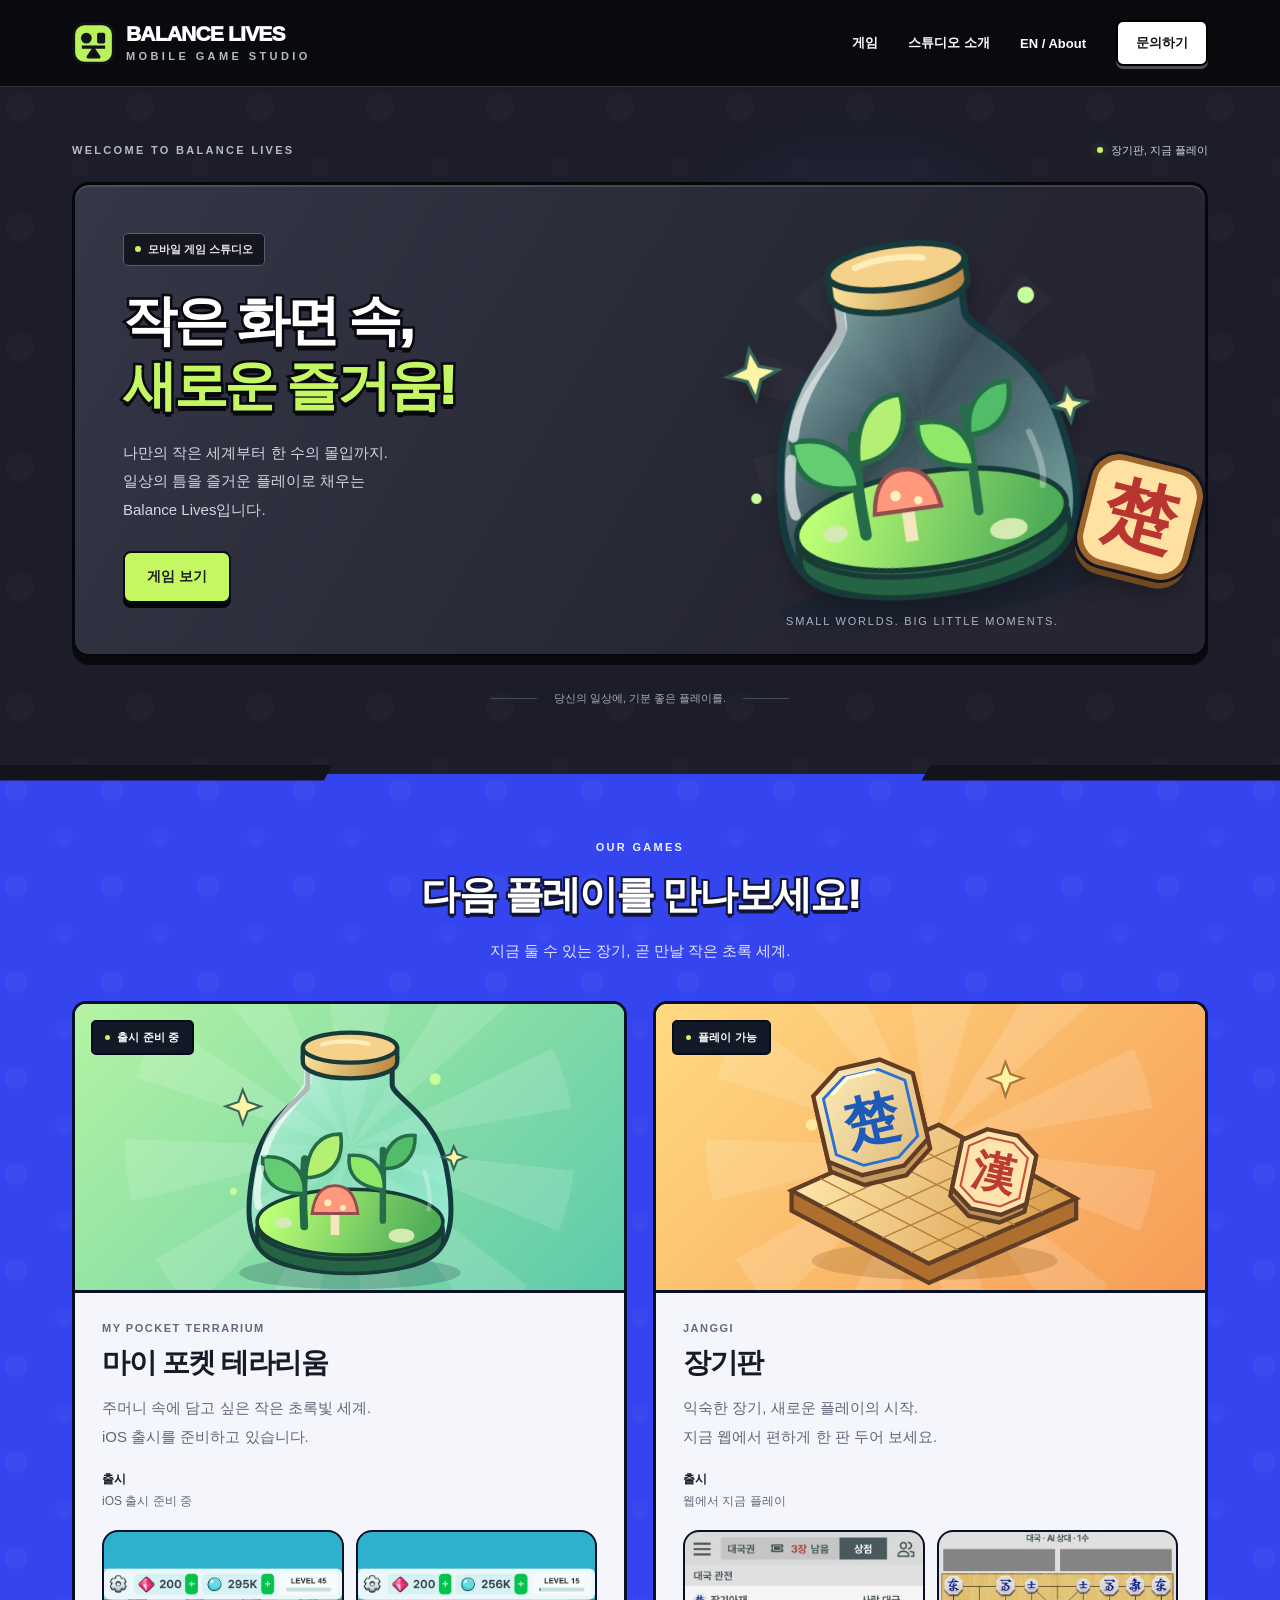
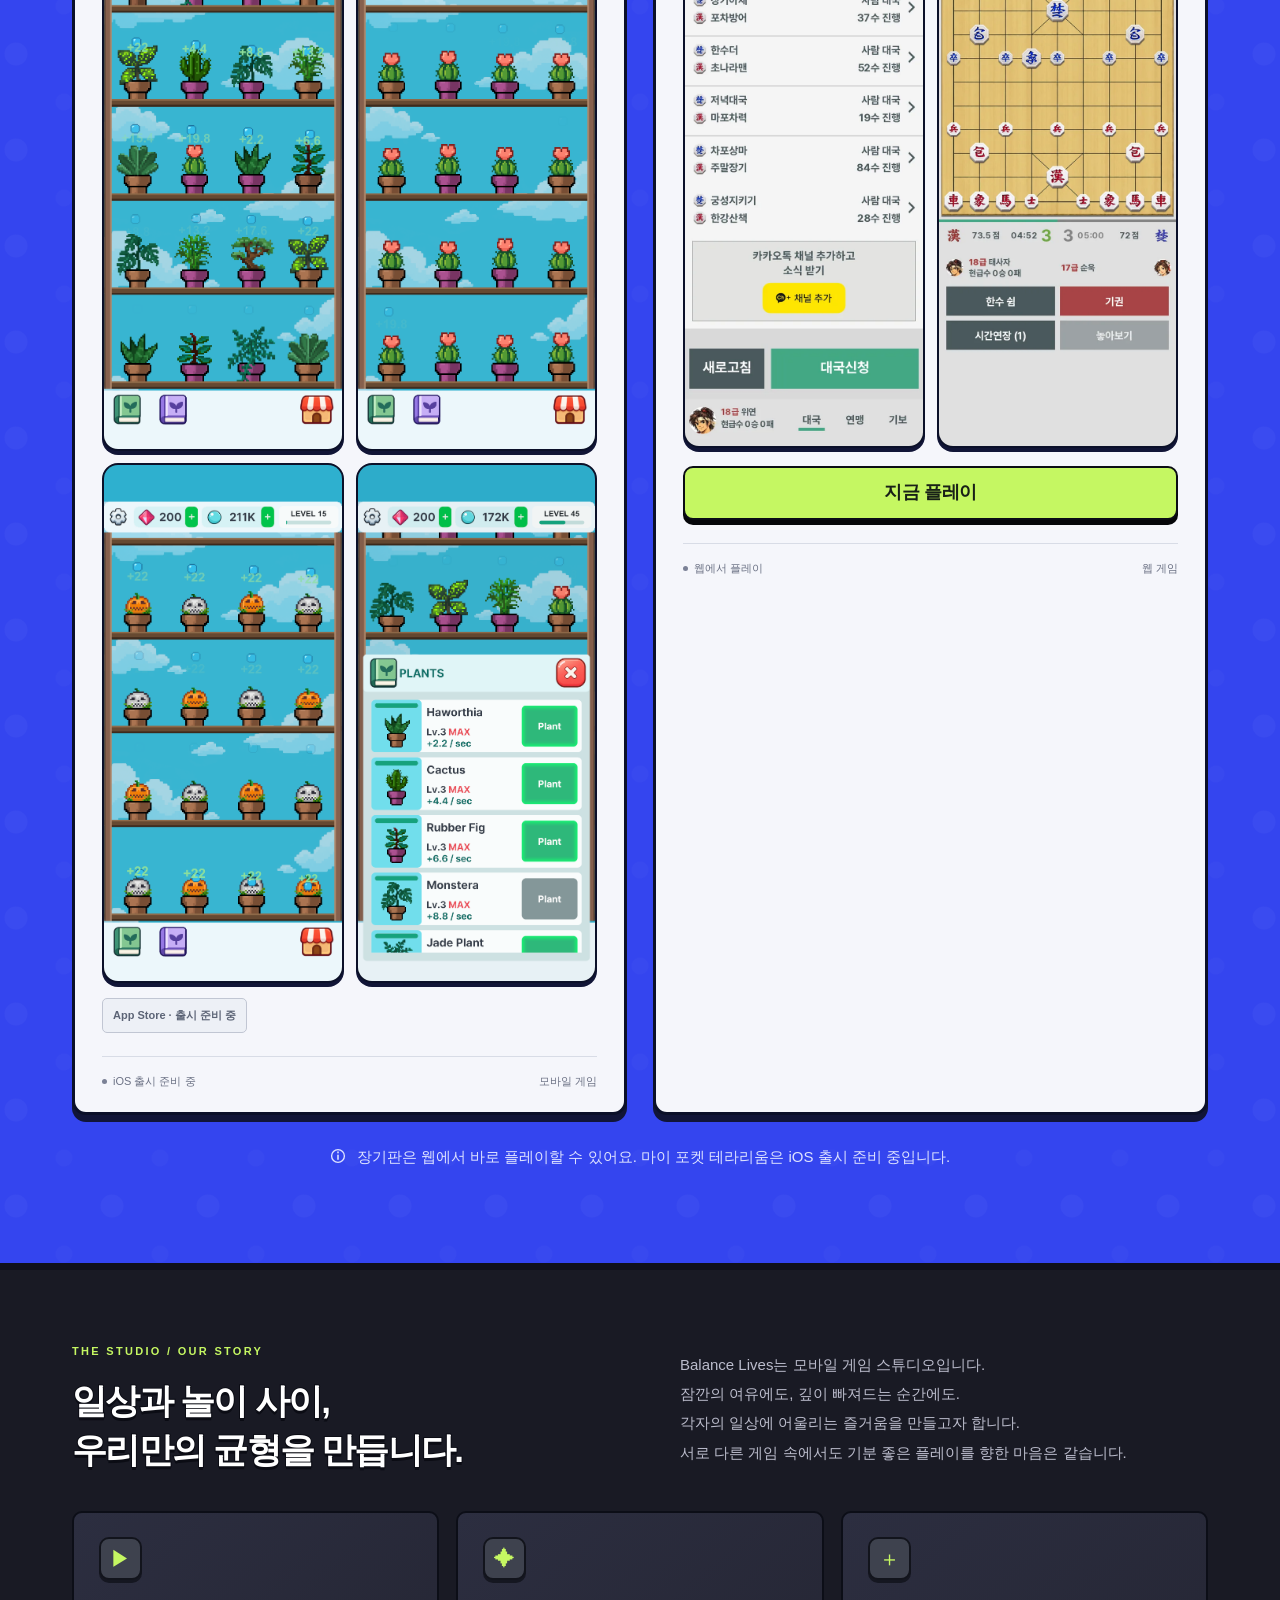
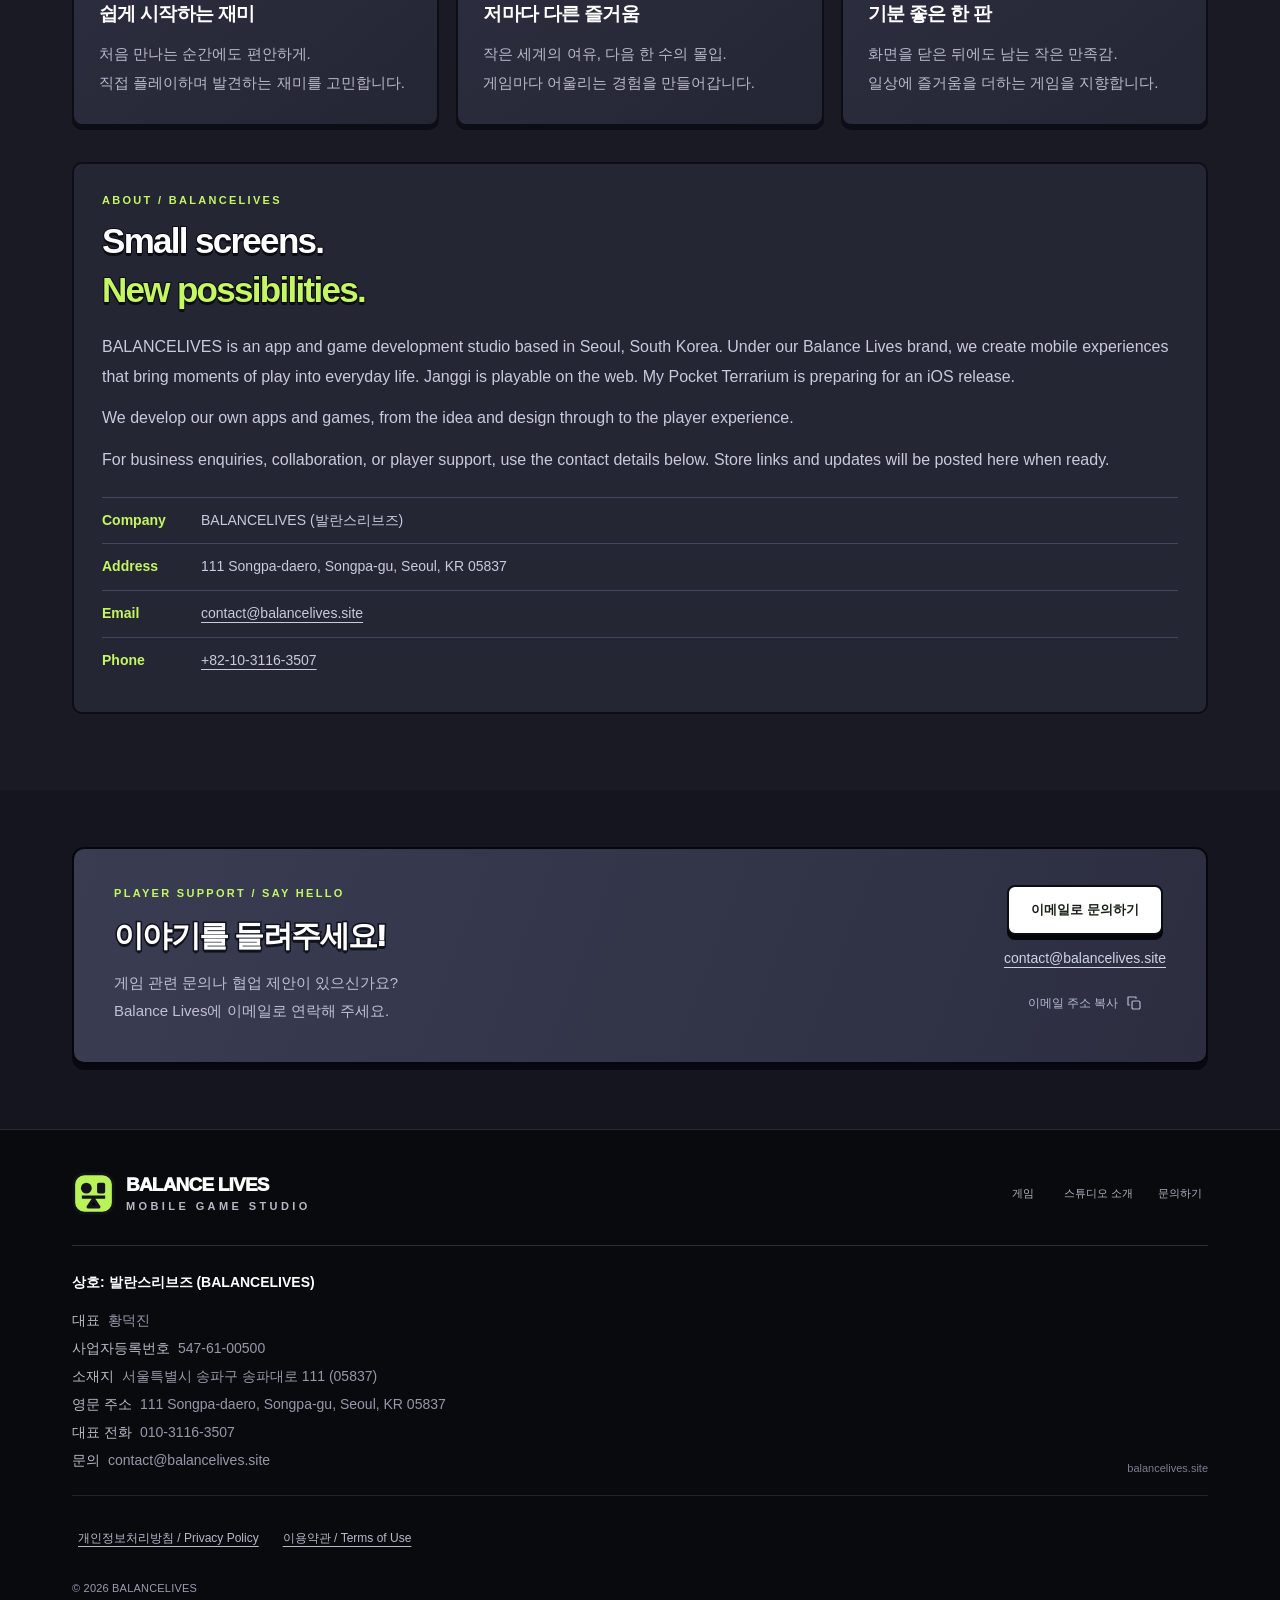
==== commit c3b8373a: "Add Terrarium banner, config.json, and game screenshots Publish /terrarium/config.json and banner fo" ====
--- a/index.html
+++ b/index.html
@@ -33,8 +33,13 @@
 <path d="M211 97v26c0 17-47 46-61 100M145 244q-8 36-3 53" stroke="white" stroke-opacity=".65" stroke-width="10" stroke-linecap="round"/><path d="M374 249q11 33 6 52" stroke="white" stroke-opacity=".3" stroke-width="6" stroke-linecap="round"/>
 <ellipse cx="270" cy="89" rx="66" ry="21" fill="#876038" stroke="#173a3a" stroke-width="6"/><path d="M204 75v20c0 13 29 23 66 23s66-10 66-23V75" fill="url(#gamecap)" stroke="#173a3a" stroke-width="6"/><ellipse cx="270" cy="75" rx="66" ry="21" fill="#f5d18a" stroke="#173a3a" stroke-width="6"/><path d="M231 71c18-6 46-6 65-1" stroke="#ffedbc" stroke-width="6" stroke-linecap="round"/>
 <path d="m120 134 7 17 18 6-18 7-7 18-6-18-18-7 18-6ZM415 213l5 11 12 4-12 5-5 12-4-12-12-5 12-4Z" fill="#fbf5a5" stroke="#37675b" stroke-width="3"/><circle cx="389" cy="119" r="8" fill="#c6ff9c"/><circle cx="107" cy="276" r="5" fill="#c6ff9c"/>
-</svg><span class="dev-badge">출시 준비 중</span></div><div class="game-info"><span class="eyebrow">MY POCKET TERRARIUM</span><h3>마이 포켓 테라리움</h3><p>주머니 속에 담고 싶은 작은 초록빛 세계.<br>iOS 출시를 준비하고 있습니다.</p><dl class="release-info"><div><dt>출시</dt><dd>iOS 출시 준비 중</dd></div></dl><!-- 파일 추가 후 data-screenshot-ready를 true로 바꾸면 9:19.5 스크린샷을 표시합니다. -->
-<figure class="game-screenshot-frame" data-screenshot-ready="false"><template><img class="game-screenshot" src="/assets/games/my-pocket-terrarium-1.png" alt="마이 포켓 테라리움 게임 플레이 화면" width="900" height="1950" loading="lazy" decoding="async"></template><figcaption class="screenshot-placeholder"><strong>스크린샷 준비 중</strong><span lang="en">Screenshots coming soon</span></figcaption></figure><div class="store-links" aria-label="스토어 출시 상태"><span class="store-pending">App Store · 출시 준비 중</span><!-- 출시 후 span을 실제 스토어 URL의 a로 교체하세요. --></div><div class="game-info-bottom"><span>iOS 출시 준비 중</span><span>모바일 게임</span></div></div></article>
+</svg><span class="dev-badge">출시 준비 중</span></div><div class="game-info"><span class="eyebrow">MY POCKET TERRARIUM</span><h3>마이 포켓 테라리움</h3><p>주머니 속에 담고 싶은 작은 초록빛 세계.<br>iOS 출시를 준비하고 있습니다.</p><dl class="release-info"><div><dt>출시</dt><dd>iOS 출시 준비 중</dd></div></dl><div class="terrarium-phone-shots" aria-label="마이 포켓 테라리움 게임 화면">
+<figure class="terrarium-phone"><img src="/terrarium/screenshot_1.png" alt="마이 포켓 테라리움 선반에 여러 식물이 놓여 있고 코인이 모이는 게임 화면" width="1206" height="2622" loading="lazy" decoding="async"></figure>
+<figure class="terrarium-phone"><img src="/terrarium/screenshot_2.png" alt="마이 포켓 테라리움 선반이 꽃이 핀 선인장으로 가득 찬 게임 화면" width="1206" height="2622" loading="lazy" decoding="async"></figure>
+<figure class="terrarium-phone"><img src="/terrarium/screenshot_3.png" alt="마이 포켓 테라리움 할로윈 테마의 호박과 해골 화분이 진열된 게임 화면" width="1206" height="2622" loading="lazy" decoding="async"></figure>
+<figure class="terrarium-phone"><img src="/terrarium/screenshot_4.png" alt="마이 포켓 테라리움 식물 도감에서 식물을 선택해 심는 화면" width="1206" height="2622" loading="lazy" decoding="async"></figure>
+</div>
+<div class="terrarium-phone-dots" aria-hidden="true"><span class="is-active"></span><span></span><span></span><span></span></div><div class="store-links" aria-label="스토어 출시 상태"><span class="store-pending">App Store · 출시 준비 중</span><!-- 출시 후 span을 실제 스토어 URL의 a로 교체하세요. --></div><div class="game-info-bottom"><span>iOS 출시 준비 중</span><span>모바일 게임</span></div></div></article>
 <article class="game-card"><div class="game-art janggi" role="img" aria-label="장기판 위의 푸른 초나라 말과 붉은 한나라 말 일러스트"><svg viewBox="0 0 540 440" fill="none" aria-hidden="true"><defs><linearGradient id="board" x1="90" y1="230" x2="420" y2="390" gradientUnits="userSpaceOnUse"><stop stop-color="#ffe8ac"/><stop offset="1" stop-color="#d89c4b"/></linearGradient><linearGradient id="pieceFace" x1="100" y1="100" x2="250" y2="260" gradientUnits="userSpaceOnUse"><stop stop-color="#fff1bd"/><stop offset="1" stop-color="#dfb879"/></linearGradient></defs><ellipse cx="275" cy="373" rx="172" ry="27" fill="#71410d" opacity=".2"/><path d="m75 275 206-92 192 103v28l-206 90L75 303Z" fill="#ad6e2e" stroke="#633e27" stroke-width="6"/><path d="m75 275 206-92 192 103-206 91Z" fill="url(#board)" stroke="#633e27" stroke-width="6"/><g stroke="#b67c39" stroke-width="2"><path d="m115 258 193 100m-154-117 194 100m-155-118 194 100m-156-118 195 100M119 298l205-93m-164 115 205-93m-163 114 205-92m-165 113 205-92"/></g><g transform="rotate(-13 192 203)"><path d="m121 139 42-29h60l41 29v94l-41 29h-60l-42-29Z" fill="#c29a60" stroke="#663b24" stroke-width="6"/><path d="m121 125 42-29h60l41 29v94l-41 29h-60l-42-29Z" fill="url(#pieceFace)" stroke="#663b24" stroke-width="6"/><path d="m134 132 34-23h50l33 23v80l-33 23h-50l-34-23Z" stroke="#2b6fd4" stroke-width="4"/><text x="192" y="202" text-anchor="middle" font-size="76" font-family="serif" font-weight="900" fill="#1e5bb8">楚</text><path d="m148 128 25-17h39" stroke="#fff9db" stroke-width="5" stroke-linecap="round"/></g><g transform="rotate(12 355 260)"><path d="m303 225 31-22h44l31 22v69l-31 22h-44l-31-22Z" fill="#b99058" stroke="#633e27" stroke-width="6"/><path d="m303 214 31-22h44l31 22v69l-31 22h-44l-31-22Z" fill="#ffe5ad" stroke="#633e27" stroke-width="6"/><path d="m314 220 24-17h36l24 17v57l-24 17h-36l-24-17Z" stroke="#cc4e3a" stroke-width="3"/><text x="356" y="271" text-anchor="middle" font-family="serif" font-size="60" font-weight="900" fill="#bd3c31">漢</text></g><path d="m374 95 7 17 18 6-18 7-7 18-6-18-18-7 18-6Z" fill="#fff3a4" stroke="#aa743b" stroke-width="3"/><circle cx="103" cy="183" r="8" fill="#ffe8a2"/></svg><span class="dev-badge">플레이 가능</span></div><div class="game-info"><span class="eyebrow">JANGGI</span><h3>장기판</h3><p>익숙한 장기, 새로운 플레이의 시작.<br>지금 웹에서 편하게 한 판 두어 보세요.</p><dl class="release-info"><div><dt>출시</dt><dd>웹에서 지금 플레이</dd></div></dl>
 <div class="janggi-phone-shots" aria-label="장기판 플레이 화면">
 <figure class="janggi-phone"><img src="/assets/games/janggi-lobby.svg" alt="장기판 로비 화면 — 대국 관전 목록과 대국신청" width="600" height="1298" loading="lazy" decoding="async"></figure>
@@ -50,21 +55,25 @@
 <script src="/assets/main.js" defer></script><noscript><style>@media(max-width:720px){.site-header{height:auto}.nav{flex-wrap:wrap;padding-top:18px;padding-bottom:16px}.nav-links{position:static;display:flex;flex-direction:row;flex-wrap:wrap;background:none;border:0;box-shadow:none;padding:0;gap:15px;width:100%;font-size:11px}.nav-links>a{padding:6px 0}.nav-contact{background:none;color:white;border:0;box-shadow:none;margin:0;gap:10px}}</style></noscript>
 <script>
 (function(){
-  var track=document.querySelector('.janggi-phone-shots');
-  var dots=document.querySelectorAll('.janggi-phone-dots span');
-  if(!track||dots.length<2) return;
-  function sync(){
-    var items=track.querySelectorAll('.janggi-phone');
-    if(!items.length) return;
-    var i=0, best=1e9;
-    for(var n=0;n<items.length;n++){
-      var d=Math.abs(items[n].offsetLeft-track.scrollLeft);
-      if(d<best){best=d;i=n;}
+  function initPhoneShots(trackSel,dotsSel,itemSel){
+    var track=document.querySelector(trackSel);
+    var dots=document.querySelectorAll(dotsSel);
+    if(!track||dots.length<2) return;
+    function sync(){
+      var items=track.querySelectorAll(itemSel);
+      if(!items.length) return;
+      var i=0, best=1e9;
+      for(var n=0;n<items.length;n++){
+        var d=Math.abs(items[n].offsetLeft-track.scrollLeft);
+        if(d<best){best=d;i=n;}
+      }
+      dots.forEach(function(d,idx){d.classList.toggle('is-active',idx===i);});
     }
-    dots.forEach(function(d,idx){d.classList.toggle('is-active',idx===i);});
+    track.addEventListener('scroll',sync,{passive:true});
+    sync();
   }
-  track.addEventListener('scroll',sync,{passive:true});
-  sync();
+  initPhoneShots('.janggi-phone-shots','.janggi-phone-dots span','.janggi-phone');
+  initPhoneShots('.terrarium-phone-shots','.terrarium-phone-dots span','.terrarium-phone');
 })();
 </script>
 </body></html>
--- a/assets/site.css
+++ b/assets/site.css
@@ -60,15 +60,17 @@
   a.janggi-play-btn span{font-size:20px}
 }
 
-/* 장기판 card — dual phone screenshots */
-.janggi-phone-shots{
+/* 장기판 / 마이 포켓 테라리움 card — phone screenshots */
+.janggi-phone-shots,
+.terrarium-phone-shots{
   display:grid;
   grid-template-columns:1fr 1fr;
   gap:12px;
   margin:18px 0 6px;
   align-items:start;
 }
-.janggi-phone{
+.janggi-phone,
+.terrarium-phone{
   margin:0;
   border:2px solid #0b1029;
   border-radius:16px;
@@ -76,14 +78,17 @@
   background:#12131b;
   box-shadow:0 4px 0 #111537;
 }
-.janggi-phone img{
+.janggi-phone img,
+.terrarium-phone img{
   display:block;
   width:100%;
   height:auto;
 }
-.janggi-phone-dots{display:none}
+.janggi-phone-dots,
+.terrarium-phone-dots{display:none}
 @media(max-width:720px){
-  .janggi-phone-shots{
+  .janggi-phone-shots,
+  .terrarium-phone-shots{
     display:flex;
     grid-template-columns:none;
     gap:12px;
@@ -97,24 +102,29 @@
     scrollbar-width:none;
     padding:0 2px 6px;
   }
-  .janggi-phone-shots::-webkit-scrollbar{display:none}
-  .janggi-phone{
+  .janggi-phone-shots::-webkit-scrollbar,
+  .terrarium-phone-shots::-webkit-scrollbar{display:none}
+  .janggi-phone,
+  .terrarium-phone{
     flex:0 0 78%;
     width:78%;
     max-width:78%;
     scroll-snap-align:start;
     border-radius:14px;
   }
-  .janggi-phone-dots{
+  .janggi-phone-dots,
+  .terrarium-phone-dots{
     display:flex;
     justify-content:center;
     align-items:center;
     gap:7px;
     margin:0 0 8px;
   }
-  .janggi-phone-dots span{
+  .janggi-phone-dots span,
+  .terrarium-phone-dots span{
     width:7px;height:7px;border-radius:50%;
     background:#c5cad8;opacity:.55;
   }
-  .janggi-phone-dots span.is-active{background:#3445ef;opacity:1}
+  .janggi-phone-dots span.is-active,
+  .terrarium-phone-dots span.is-active{background:#3445ef;opacity:1}
 }
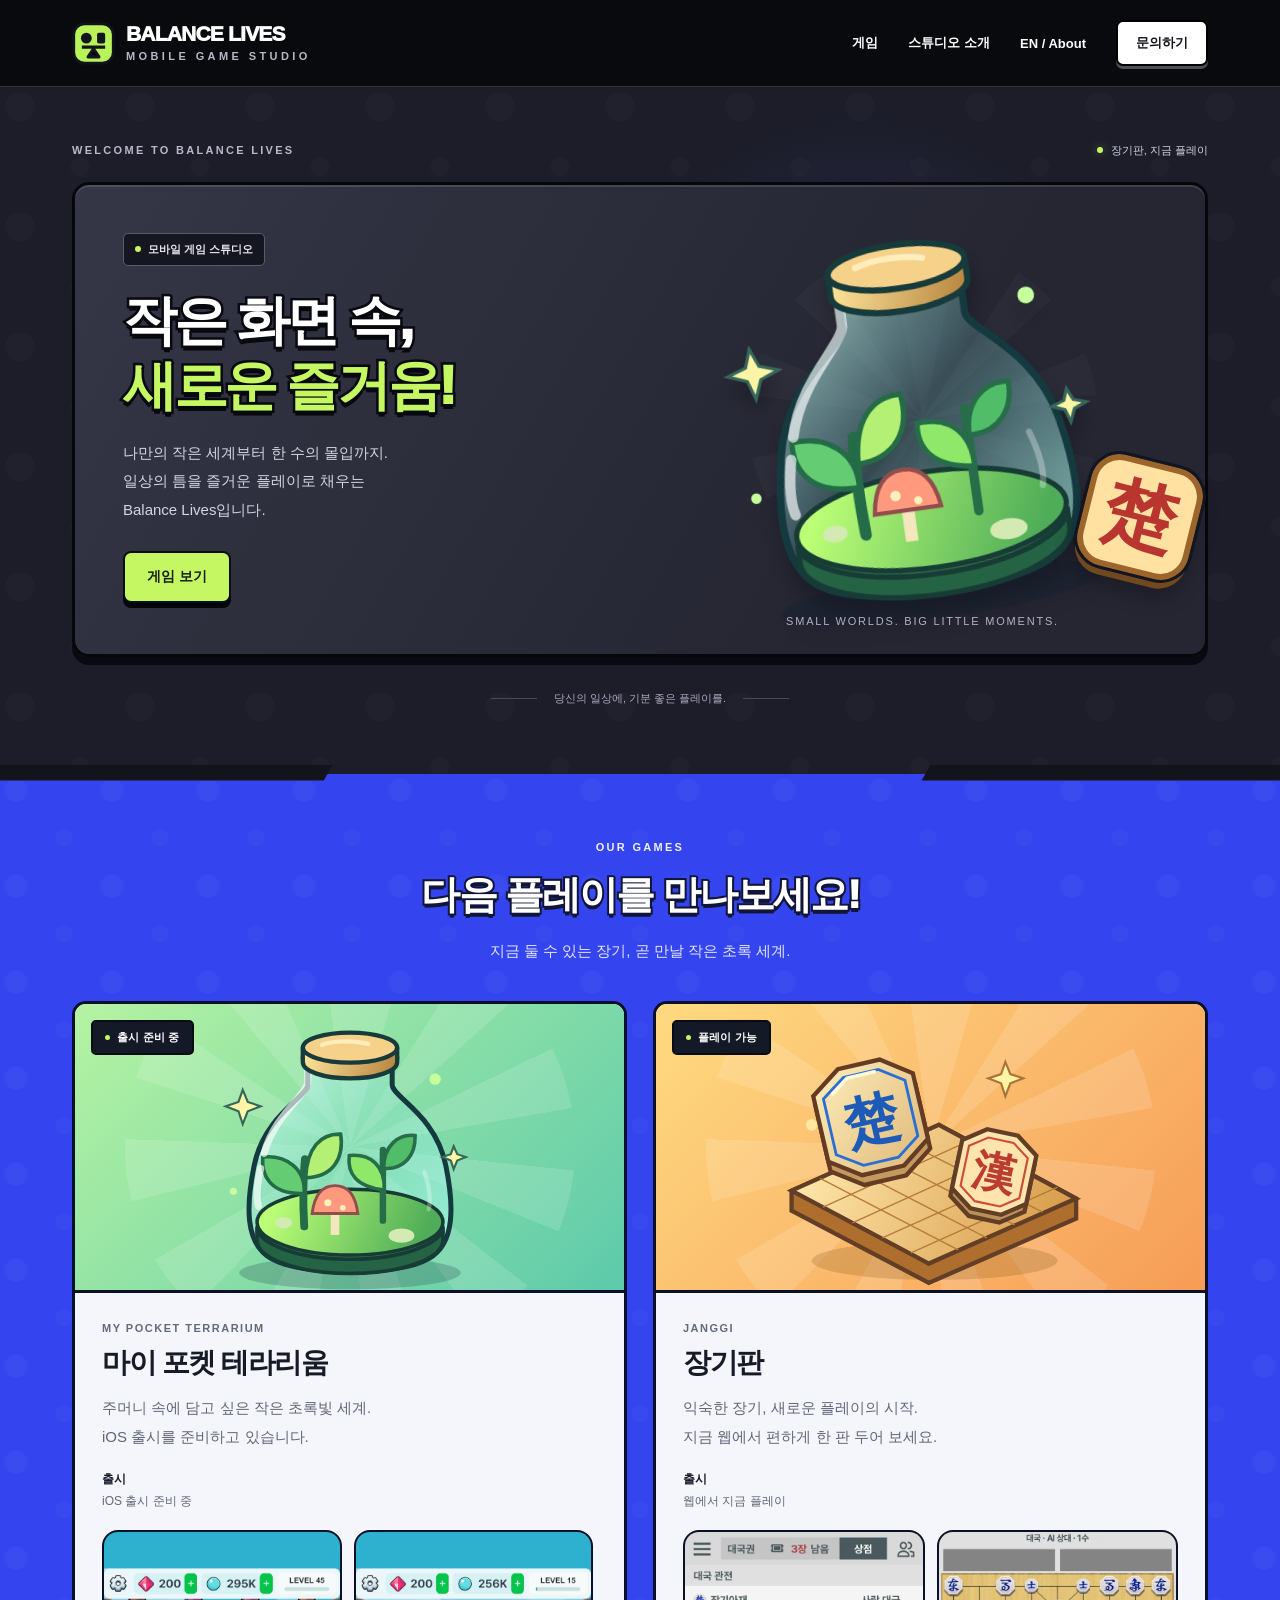
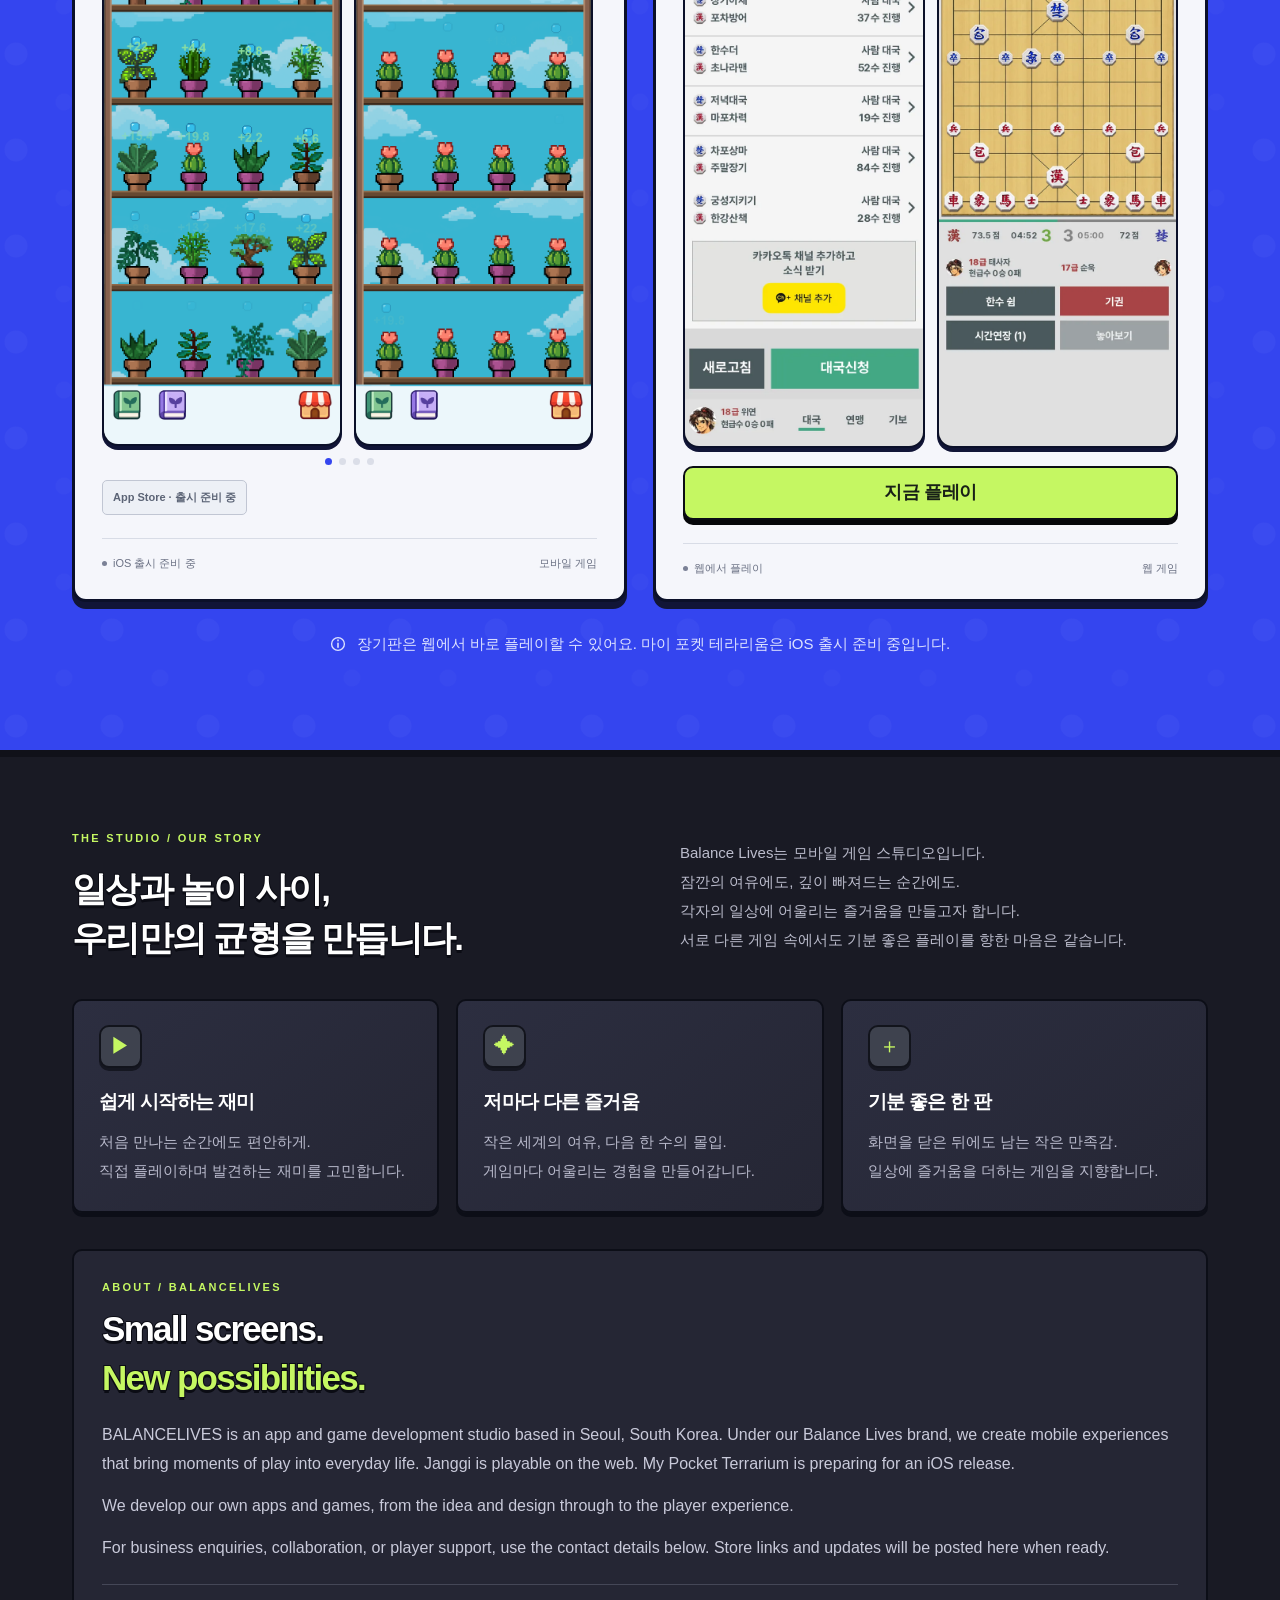
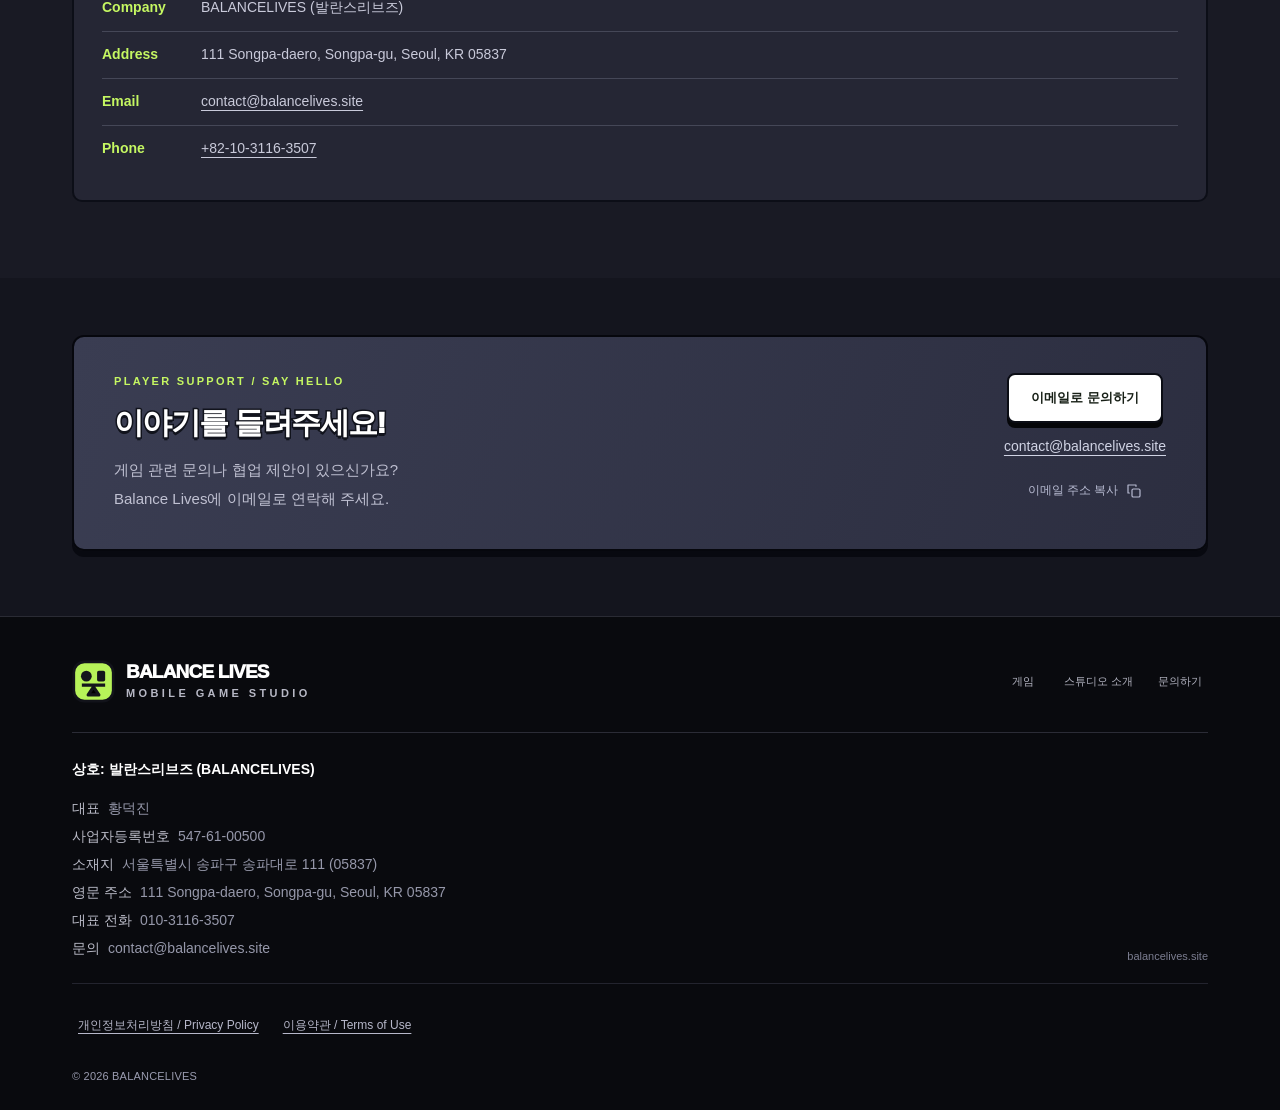
==== commit 3424002a: "Show Terrarium screenshots as a 2-up swipe row; cache-bust site.css" ====
--- a/index.html
+++ b/index.html
@@ -2,7 +2,7 @@
 <html lang="ko"><head><meta charset="utf-8"><meta name="viewport" content="width=device-width, initial-scale=1"><meta name="theme-color" content="#12131b">
 <title>Balance Lives | 작은 화면, 새로운 즐거움</title><meta name="description" content="모바일 게임 스튜디오 Balance Lives. 웹에서 플레이하는 장기판, iOS 출시 준비 중인 마이 포켓 테라리움."><link rel="canonical" href="https://balancelives.site/"><meta property="og:type" content="website"><meta property="og:locale" content="ko_KR"><meta property="og:title" content="Balance Lives | 작은 화면, 새로운 즐거움"><meta property="og:description" content="웹에서 플레이하는 장기판, 그리고 마이 포켓 테라리움."><meta property="og:url" content="https://balancelives.site/">
 <meta property="og:site_name" content="Balance Lives"><meta property="og:image" content="https://balancelives.site/assets/og-image.png"><meta property="og:image:width" content="1200"><meta property="og:image:height" content="630"><meta property="og:image:alt" content="Balance Lives — mobile apps and games from Seoul"><meta name="twitter:card" content="summary_large_image"><link rel="apple-touch-icon" sizes="180x180" href="/assets/apple-touch-icon.png"><link rel="icon" type="image/png" sizes="32x32" href="/assets/favicon-32.png"><link rel="icon" type="image/png" sizes="16x16" href="/assets/favicon-16.png">
-<link rel="stylesheet" href="/assets/site.css"></head><body>
+<link rel="stylesheet" href="/assets/site.css?v=20261119"></head><body>
 <a class="skip" href="#main">본문 바로가기</a>
 <header class="site-header"><nav class="wrap nav" aria-label="주요 메뉴"><a class="brand" href="#" aria-label="Balance Lives 홈"><svg viewBox="0 0 48 48" aria-hidden="true"><rect x="2" y="2" width="44" height="44" rx="12" fill="#b7f359" stroke="#12131a" stroke-width="3"/><path d="M11 28h26M24 30l-6 9h12z" stroke="#14151c" stroke-width="3.5" stroke-linejoin="round"/><circle cx="16" cy="18" r="6" fill="#14151c"/><rect x="28" y="12" width="9" height="12" rx="2" fill="#14151c"/></svg><span class="brand-text">BALANCE LIVES<small>MOBILE GAME STUDIO</small></span></a><button type="button" class="menu-toggle" aria-expanded="false" aria-controls="nav-links" aria-label="메뉴 열기" id="menu-toggle" hidden>☰</button><div class="nav-links" id="nav-links"><a href="#games">게임</a><a href="#about">스튜디오 소개</a><a href="#about-en" lang="en" hreflang="en">EN / About</a><a href="#contact" class="nav-contact">문의하기</a></div></nav></header>
 <main id="main">
@@ -34,8 +34,8 @@
 <ellipse cx="270" cy="89" rx="66" ry="21" fill="#876038" stroke="#173a3a" stroke-width="6"/><path d="M204 75v20c0 13 29 23 66 23s66-10 66-23V75" fill="url(#gamecap)" stroke="#173a3a" stroke-width="6"/><ellipse cx="270" cy="75" rx="66" ry="21" fill="#f5d18a" stroke="#173a3a" stroke-width="6"/><path d="M231 71c18-6 46-6 65-1" stroke="#ffedbc" stroke-width="6" stroke-linecap="round"/>
 <path d="m120 134 7 17 18 6-18 7-7 18-6-18-18-7 18-6ZM415 213l5 11 12 4-12 5-5 12-4-12-12-5 12-4Z" fill="#fbf5a5" stroke="#37675b" stroke-width="3"/><circle cx="389" cy="119" r="8" fill="#c6ff9c"/><circle cx="107" cy="276" r="5" fill="#c6ff9c"/>
 </svg><span class="dev-badge">출시 준비 중</span></div><div class="game-info"><span class="eyebrow">MY POCKET TERRARIUM</span><h3>마이 포켓 테라리움</h3><p>주머니 속에 담고 싶은 작은 초록빛 세계.<br>iOS 출시를 준비하고 있습니다.</p><dl class="release-info"><div><dt>출시</dt><dd>iOS 출시 준비 중</dd></div></dl><div class="terrarium-phone-shots" aria-label="마이 포켓 테라리움 게임 화면">
-<figure class="terrarium-phone"><img src="/terrarium/screenshot_1.png" alt="마이 포켓 테라리움 선반에 여러 식물이 놓여 있고 코인이 모이는 게임 화면" width="1206" height="2622" loading="lazy" decoding="async"></figure>
-<figure class="terrarium-phone"><img src="/terrarium/screenshot_2.png" alt="마이 포켓 테라리움 선반이 꽃이 핀 선인장으로 가득 찬 게임 화면" width="1206" height="2622" loading="lazy" decoding="async"></figure>
+<figure class="terrarium-phone"><img src="/terrarium/screenshot_1.png" alt="마이 포켓 테라리움 선반에 여러 식물이 놓여 있고 코인이 모이는 게임 화면" width="1206" height="2622" decoding="async"></figure>
+<figure class="terrarium-phone"><img src="/terrarium/screenshot_2.png" alt="마이 포켓 테라리움 선반이 꽃이 핀 선인장으로 가득 찬 게임 화면" width="1206" height="2622" decoding="async"></figure>
 <figure class="terrarium-phone"><img src="/terrarium/screenshot_3.png" alt="마이 포켓 테라리움 할로윈 테마의 호박과 해골 화분이 진열된 게임 화면" width="1206" height="2622" loading="lazy" decoding="async"></figure>
 <figure class="terrarium-phone"><img src="/terrarium/screenshot_4.png" alt="마이 포켓 테라리움 식물 도감에서 식물을 선택해 심는 화면" width="1206" height="2622" loading="lazy" decoding="async"></figure>
 </div>
--- a/assets/site.css
+++ b/assets/site.css
@@ -128,3 +128,35 @@
   .janggi-phone-dots span.is-active,
   .terrarium-phone-dots span.is-active{background:#3445ef;opacity:1}
 }
+
+/* 마이 포켓 테라리움 — 4장을 2장씩 가로로 넘겨 보기 (장기판 카드와 높이 맞춤) */
+.terrarium-phone-shots{
+  display:flex;
+  gap:12px;
+  overflow-x:auto;
+  scroll-snap-type:x mandatory;
+  -webkit-overflow-scrolling:touch;
+  scrollbar-width:none;
+  padding:0 2px 6px;
+}
+.terrarium-phone-shots::-webkit-scrollbar{display:none}
+.terrarium-phone{
+  flex:0 0 calc(50% - 6px);
+  width:calc(50% - 6px);
+  scroll-snap-align:start;
+}
+.terrarium-phone-dots{
+  display:flex;
+  justify-content:center;
+  align-items:center;
+  gap:7px;
+  margin:0 0 8px;
+}
+.terrarium-phone-dots span{
+  width:7px;height:7px;border-radius:50%;
+  background:#c5cad8;opacity:.55;
+}
+.terrarium-phone-dots span.is-active{background:#3445ef;opacity:1}
+@media(max-width:720px){
+  .terrarium-phone{flex:0 0 78%;width:78%;max-width:78%}
+}
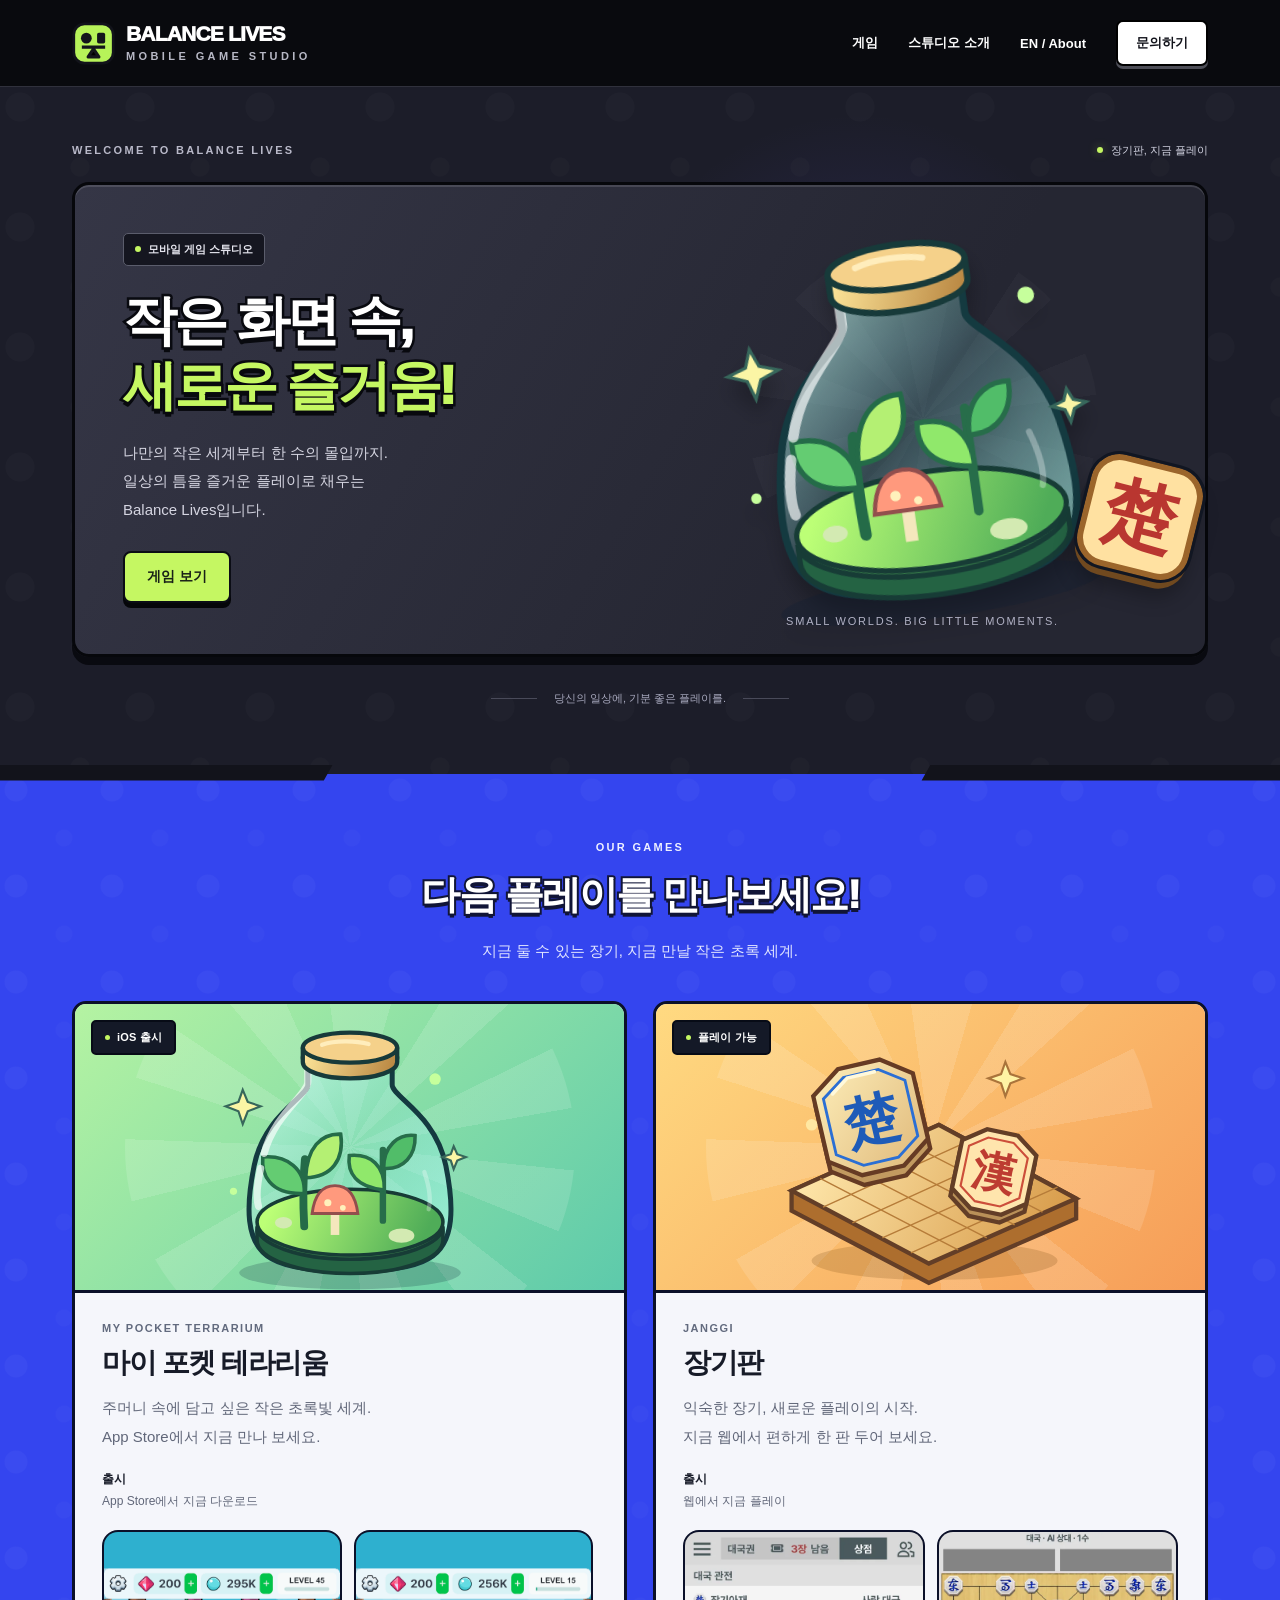
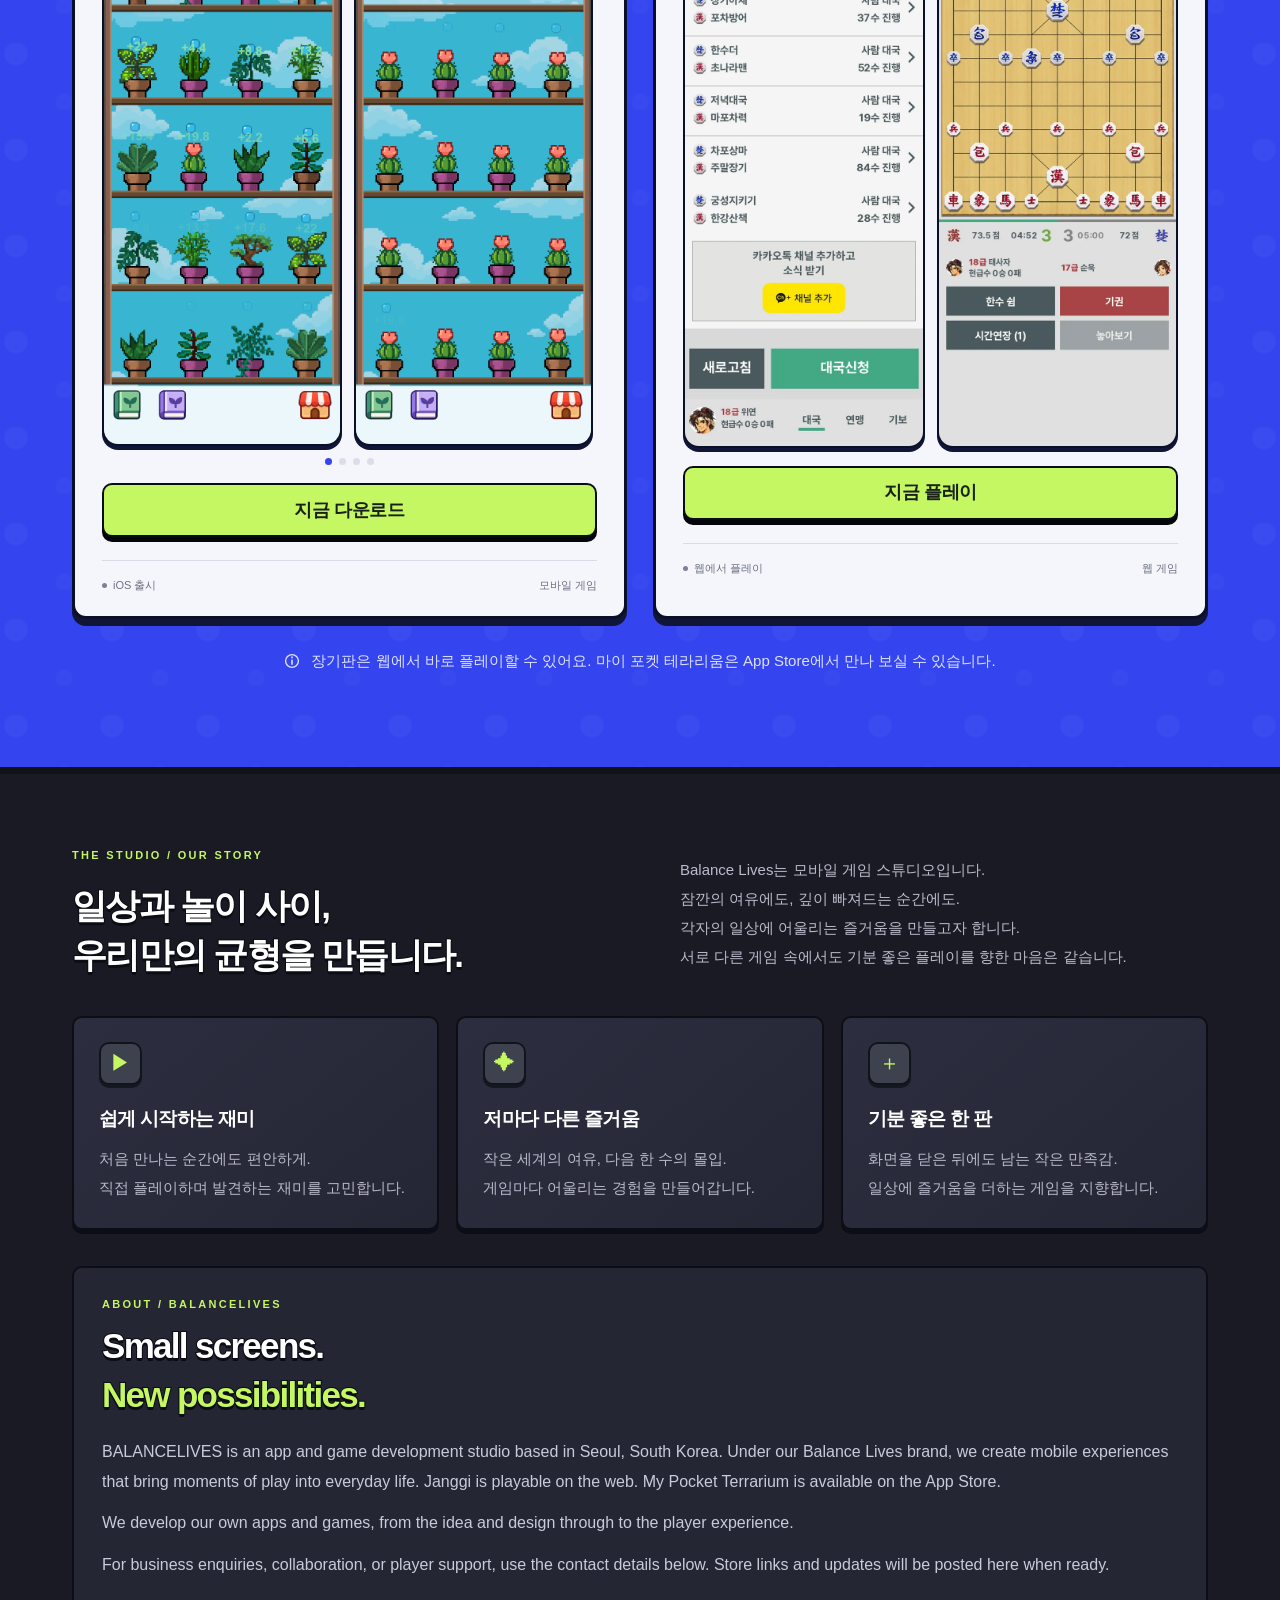
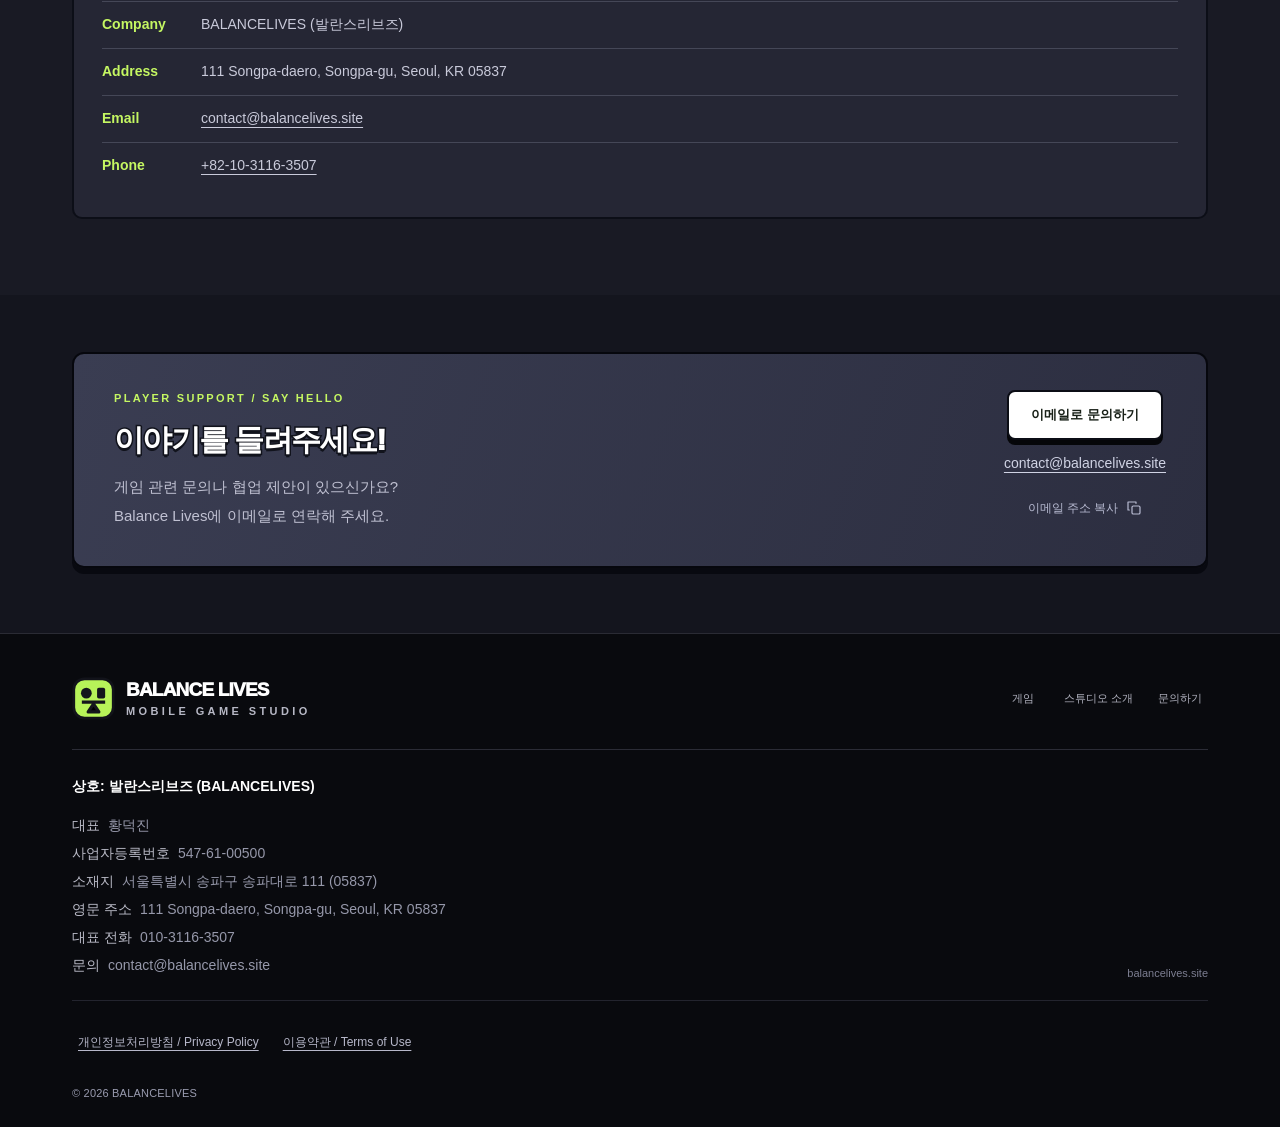
==== commit 65b9e87b: "Mark My Pocket Terrarium as launched on the App Store; autoplay screenshot row" ====
--- a/index.html
+++ b/index.html
@@ -1,8 +1,8 @@
 <!doctype html>
 <html lang="ko"><head><meta charset="utf-8"><meta name="viewport" content="width=device-width, initial-scale=1"><meta name="theme-color" content="#12131b">
-<title>Balance Lives | 작은 화면, 새로운 즐거움</title><meta name="description" content="모바일 게임 스튜디오 Balance Lives. 웹에서 플레이하는 장기판, iOS 출시 준비 중인 마이 포켓 테라리움."><link rel="canonical" href="https://balancelives.site/"><meta property="og:type" content="website"><meta property="og:locale" content="ko_KR"><meta property="og:title" content="Balance Lives | 작은 화면, 새로운 즐거움"><meta property="og:description" content="웹에서 플레이하는 장기판, 그리고 마이 포켓 테라리움."><meta property="og:url" content="https://balancelives.site/">
+<title>Balance Lives | 작은 화면, 새로운 즐거움</title><meta name="description" content="모바일 게임 스튜디오 Balance Lives. 웹에서 플레이하는 장기판, App Store에서 만날 수 있는 마이 포켓 테라리움."><link rel="canonical" href="https://balancelives.site/"><meta property="og:type" content="website"><meta property="og:locale" content="ko_KR"><meta property="og:title" content="Balance Lives | 작은 화면, 새로운 즐거움"><meta property="og:description" content="웹에서 플레이하는 장기판, 그리고 마이 포켓 테라리움."><meta property="og:url" content="https://balancelives.site/">
 <meta property="og:site_name" content="Balance Lives"><meta property="og:image" content="https://balancelives.site/assets/og-image.png"><meta property="og:image:width" content="1200"><meta property="og:image:height" content="630"><meta property="og:image:alt" content="Balance Lives — mobile apps and games from Seoul"><meta name="twitter:card" content="summary_large_image"><link rel="apple-touch-icon" sizes="180x180" href="/assets/apple-touch-icon.png"><link rel="icon" type="image/png" sizes="32x32" href="/assets/favicon-32.png"><link rel="icon" type="image/png" sizes="16x16" href="/assets/favicon-16.png">
-<link rel="stylesheet" href="/assets/site.css?v=20261119"></head><body>
+<link rel="stylesheet" href="/assets/site.css?v=20261119b"></head><body>
 <a class="skip" href="#main">본문 바로가기</a>
 <header class="site-header"><nav class="wrap nav" aria-label="주요 메뉴"><a class="brand" href="#" aria-label="Balance Lives 홈"><svg viewBox="0 0 48 48" aria-hidden="true"><rect x="2" y="2" width="44" height="44" rx="12" fill="#b7f359" stroke="#12131a" stroke-width="3"/><path d="M11 28h26M24 30l-6 9h12z" stroke="#14151c" stroke-width="3.5" stroke-linejoin="round"/><circle cx="16" cy="18" r="6" fill="#14151c"/><rect x="28" y="12" width="9" height="12" rx="2" fill="#14151c"/></svg><span class="brand-text">BALANCE LIVES<small>MOBILE GAME STUDIO</small></span></a><button type="button" class="menu-toggle" aria-expanded="false" aria-controls="nav-links" aria-label="메뉴 열기" id="menu-toggle" hidden>☰</button><div class="nav-links" id="nav-links"><a href="#games">게임</a><a href="#about">스튜디오 소개</a><a href="#about-en" lang="en" hreflang="en">EN / About</a><a href="#contact" class="nav-contact">문의하기</a></div></nav></header>
 <main id="main">
@@ -20,7 +20,7 @@
 <path d="m120 134 7 17 18 6-18 7-7 18-6-18-18-7 18-6ZM415 213l5 11 12 4-12 5-5 12-4-12-12-5 12-4Z" fill="#fbf5a5" stroke="#37675b" stroke-width="3"/><circle cx="389" cy="119" r="8" fill="#c6ff9c"/><circle cx="107" cy="276" r="5" fill="#c6ff9c"/>
 </svg><span class="floating-chip" aria-hidden="true">楚</span><span class="visual-note" aria-hidden="true">SMALL WORLDS. BIG LITTLE MOMENTS.</span></div></div><div class="hero-bottom">당신의 일상에, 기분 좋은 플레이를.</div></div></section>
 <div class="zigzag" aria-hidden="true"></div>
-<section class="games-section" id="games" aria-labelledby="games-title"><div class="wrap"><div class="section-head"><div class="eyebrow">OUR GAMES</div><h2 id="games-title">다음 플레이를 만나보세요!</h2><p>지금 둘 수 있는 장기, 곧 만날 작은 초록 세계.</p></div><div class="games-grid">
+<section class="games-section" id="games" aria-labelledby="games-title"><div class="wrap"><div class="section-head"><div class="eyebrow">OUR GAMES</div><h2 id="games-title">다음 플레이를 만나보세요!</h2><p>지금 둘 수 있는 장기, 지금 만날 작은 초록 세계.</p></div><div class="games-grid">
 <article class="game-card"><div class="game-art terrarium" role="img" aria-label="마이 포켓 테라리움을 표현한 유리병과 초록 식물 일러스트"><svg viewBox="0 0 540 440" fill="none" aria-hidden="true">
 <defs><linearGradient id="gameglass" x1="140" y1="80" x2="400" y2="350" gradientUnits="userSpaceOnUse"><stop stop-color="#d8fff3" stop-opacity=".8"/><stop offset=".5" stop-color="#8ce2e6" stop-opacity=".22"/><stop offset="1" stop-color="#b0fff1" stop-opacity=".6"/></linearGradient><linearGradient id="gamebase" x1="160" y1="300" x2="350" y2="390" gradientUnits="userSpaceOnUse"><stop stop-color="#bcff76"/><stop offset="1" stop-color="#4fac58"/></linearGradient><linearGradient id="gamecap" x1="210" y1="65" x2="330" y2="110" gradientUnits="userSpaceOnUse"><stop stop-color="#fee69a"/><stop offset="1" stop-color="#b98742"/></linearGradient></defs>
 <ellipse cx="270" cy="390" rx="155" ry="23" fill="#071a32" opacity=".2"/>
@@ -33,21 +33,21 @@
 <path d="M211 97v26c0 17-47 46-61 100M145 244q-8 36-3 53" stroke="white" stroke-opacity=".65" stroke-width="10" stroke-linecap="round"/><path d="M374 249q11 33 6 52" stroke="white" stroke-opacity=".3" stroke-width="6" stroke-linecap="round"/>
 <ellipse cx="270" cy="89" rx="66" ry="21" fill="#876038" stroke="#173a3a" stroke-width="6"/><path d="M204 75v20c0 13 29 23 66 23s66-10 66-23V75" fill="url(#gamecap)" stroke="#173a3a" stroke-width="6"/><ellipse cx="270" cy="75" rx="66" ry="21" fill="#f5d18a" stroke="#173a3a" stroke-width="6"/><path d="M231 71c18-6 46-6 65-1" stroke="#ffedbc" stroke-width="6" stroke-linecap="round"/>
 <path d="m120 134 7 17 18 6-18 7-7 18-6-18-18-7 18-6ZM415 213l5 11 12 4-12 5-5 12-4-12-12-5 12-4Z" fill="#fbf5a5" stroke="#37675b" stroke-width="3"/><circle cx="389" cy="119" r="8" fill="#c6ff9c"/><circle cx="107" cy="276" r="5" fill="#c6ff9c"/>
-</svg><span class="dev-badge">출시 준비 중</span></div><div class="game-info"><span class="eyebrow">MY POCKET TERRARIUM</span><h3>마이 포켓 테라리움</h3><p>주머니 속에 담고 싶은 작은 초록빛 세계.<br>iOS 출시를 준비하고 있습니다.</p><dl class="release-info"><div><dt>출시</dt><dd>iOS 출시 준비 중</dd></div></dl><div class="terrarium-phone-shots" aria-label="마이 포켓 테라리움 게임 화면">
+</svg><span class="dev-badge">iOS 출시</span></div><div class="game-info"><span class="eyebrow">MY POCKET TERRARIUM</span><h3>마이 포켓 테라리움</h3><p>주머니 속에 담고 싶은 작은 초록빛 세계.<br>App Store에서 지금 만나 보세요.</p><dl class="release-info"><div><dt>출시</dt><dd>App Store에서 지금 다운로드</dd></div></dl><div class="terrarium-phone-shots" aria-label="마이 포켓 테라리움 게임 화면">
 <figure class="terrarium-phone"><img src="/terrarium/screenshot_1.png" alt="마이 포켓 테라리움 선반에 여러 식물이 놓여 있고 코인이 모이는 게임 화면" width="1206" height="2622" decoding="async"></figure>
 <figure class="terrarium-phone"><img src="/terrarium/screenshot_2.png" alt="마이 포켓 테라리움 선반이 꽃이 핀 선인장으로 가득 찬 게임 화면" width="1206" height="2622" decoding="async"></figure>
 <figure class="terrarium-phone"><img src="/terrarium/screenshot_3.png" alt="마이 포켓 테라리움 할로윈 테마의 호박과 해골 화분이 진열된 게임 화면" width="1206" height="2622" loading="lazy" decoding="async"></figure>
 <figure class="terrarium-phone"><img src="/terrarium/screenshot_4.png" alt="마이 포켓 테라리움 식물 도감에서 식물을 선택해 심는 화면" width="1206" height="2622" loading="lazy" decoding="async"></figure>
 </div>
-<div class="terrarium-phone-dots" aria-hidden="true"><span class="is-active"></span><span></span><span></span><span></span></div><div class="store-links" aria-label="스토어 출시 상태"><span class="store-pending">App Store · 출시 준비 중</span><!-- 출시 후 span을 실제 스토어 URL의 a로 교체하세요. --></div><div class="game-info-bottom"><span>iOS 출시 준비 중</span><span>모바일 게임</span></div></div></article>
+<div class="terrarium-phone-dots" aria-hidden="true"><span class="is-active"></span><span></span><span></span><span></span></div><div class="store-links" aria-label="App Store 링크"><a class="terrarium-store-btn" href="https://apps.apple.com/app/id6820779193" target="_blank" rel="noopener">지금 다운로드</a></div><div class="game-info-bottom"><span>iOS 출시</span><span>모바일 게임</span></div></div></article>
 <article class="game-card"><div class="game-art janggi" role="img" aria-label="장기판 위의 푸른 초나라 말과 붉은 한나라 말 일러스트"><svg viewBox="0 0 540 440" fill="none" aria-hidden="true"><defs><linearGradient id="board" x1="90" y1="230" x2="420" y2="390" gradientUnits="userSpaceOnUse"><stop stop-color="#ffe8ac"/><stop offset="1" stop-color="#d89c4b"/></linearGradient><linearGradient id="pieceFace" x1="100" y1="100" x2="250" y2="260" gradientUnits="userSpaceOnUse"><stop stop-color="#fff1bd"/><stop offset="1" stop-color="#dfb879"/></linearGradient></defs><ellipse cx="275" cy="373" rx="172" ry="27" fill="#71410d" opacity=".2"/><path d="m75 275 206-92 192 103v28l-206 90L75 303Z" fill="#ad6e2e" stroke="#633e27" stroke-width="6"/><path d="m75 275 206-92 192 103-206 91Z" fill="url(#board)" stroke="#633e27" stroke-width="6"/><g stroke="#b67c39" stroke-width="2"><path d="m115 258 193 100m-154-117 194 100m-155-118 194 100m-156-118 195 100M119 298l205-93m-164 115 205-93m-163 114 205-92m-165 113 205-92"/></g><g transform="rotate(-13 192 203)"><path d="m121 139 42-29h60l41 29v94l-41 29h-60l-42-29Z" fill="#c29a60" stroke="#663b24" stroke-width="6"/><path d="m121 125 42-29h60l41 29v94l-41 29h-60l-42-29Z" fill="url(#pieceFace)" stroke="#663b24" stroke-width="6"/><path d="m134 132 34-23h50l33 23v80l-33 23h-50l-34-23Z" stroke="#2b6fd4" stroke-width="4"/><text x="192" y="202" text-anchor="middle" font-size="76" font-family="serif" font-weight="900" fill="#1e5bb8">楚</text><path d="m148 128 25-17h39" stroke="#fff9db" stroke-width="5" stroke-linecap="round"/></g><g transform="rotate(12 355 260)"><path d="m303 225 31-22h44l31 22v69l-31 22h-44l-31-22Z" fill="#b99058" stroke="#633e27" stroke-width="6"/><path d="m303 214 31-22h44l31 22v69l-31 22h-44l-31-22Z" fill="#ffe5ad" stroke="#633e27" stroke-width="6"/><path d="m314 220 24-17h36l24 17v57l-24 17h-36l-24-17Z" stroke="#cc4e3a" stroke-width="3"/><text x="356" y="271" text-anchor="middle" font-family="serif" font-size="60" font-weight="900" fill="#bd3c31">漢</text></g><path d="m374 95 7 17 18 6-18 7-7 18-6-18-18-7 18-6Z" fill="#fff3a4" stroke="#aa743b" stroke-width="3"/><circle cx="103" cy="183" r="8" fill="#ffe8a2"/></svg><span class="dev-badge">플레이 가능</span></div><div class="game-info"><span class="eyebrow">JANGGI</span><h3>장기판</h3><p>익숙한 장기, 새로운 플레이의 시작.<br>지금 웹에서 편하게 한 판 두어 보세요.</p><dl class="release-info"><div><dt>출시</dt><dd>웹에서 지금 플레이</dd></div></dl>
 <div class="janggi-phone-shots" aria-label="장기판 플레이 화면">
 <figure class="janggi-phone"><img src="/assets/games/janggi-lobby.svg" alt="장기판 로비 화면 — 대국 관전 목록과 대국신청" width="600" height="1298" loading="lazy" decoding="async"></figure>
 <figure class="janggi-phone"><img src="/assets/games/janggi-ai-board.svg" alt="장기판 AI 대국 화면 — 진행 중인 장기 판" width="600" height="1298" loading="lazy" decoding="async"></figure>
 </div>
 <div class="janggi-phone-dots" aria-hidden="true"><span class="is-active"></span><span></span></div><div class="store-links" aria-label="플레이 링크"><a class="janggi-play-btn" href="https://janggi.balancelives.site" target="_blank" rel="noopener noreferrer">지금 플레이</a></div><div class="game-info-bottom"><span>웹에서 플레이</span><span>웹 게임</span></div></div></article>
-</div><p class="updates-note"><svg viewBox="0 0 20 20" fill="none" aria-hidden="true"><circle cx="10" cy="10" r="8" stroke="currentColor" stroke-width="1.7"/><path d="M10 9v5M10 5v1" stroke="currentColor" stroke-width="2" stroke-linecap="round"/></svg>장기판은 웹에서 바로 플레이할 수 있어요. 마이 포켓 테라리움은 iOS 출시 준비 중입니다.</p></div></section>
-<section class="about-section" id="about" aria-labelledby="about-title"><div class="wrap"><div class="about-intro"><div><div class="eyebrow">THE STUDIO / OUR STORY</div><h2 id="about-title">일상과 놀이 사이,<br>우리만의 균형을 만듭니다.</h2></div><p>Balance Lives는 모바일 게임 스튜디오입니다.<br>잠깐의 여유에도, 깊이 빠져드는 순간에도.<br>각자의 일상에 어울리는 즐거움을 만들고자 합니다.<br>서로 다른 게임 속에서도 기분 좋은 플레이를 향한 마음은 같습니다.</p></div><div class="values"><article class="value"><div class="value-icon" aria-hidden="true">▶</div><h3>쉽게 시작하는 재미</h3><p>처음 만나는 순간에도 편안하게.<br>직접 플레이하며 발견하는 재미를 고민합니다.</p></article><article class="value"><div class="value-icon" aria-hidden="true">✦</div><h3>저마다 다른 즐거움</h3><p>작은 세계의 여유, 다음 한 수의 몰입.<br>게임마다 어울리는 경험을 만들어갑니다.</p></article><article class="value"><div class="value-icon" aria-hidden="true">＋</div><h3>기분 좋은 한 판</h3><p>화면을 닫은 뒤에도 남는 작은 만족감.<br>일상에 즐거움을 더하는 게임을 지향합니다.</p></article></div><section class="english-about" id="about-en" lang="en" aria-labelledby="about-en-title"><div class="eyebrow">ABOUT / BALANCELIVES</div><h3 id="about-en-title">Small screens.<br><span>New possibilities.</span></h3><p>BALANCELIVES is an app and game development studio based in Seoul, South Korea. Under our Balance Lives brand, we create mobile experiences that bring moments of play into everyday life. Janggi is playable on the web. My Pocket Terrarium is preparing for an iOS release.</p><p>We develop our own apps and games, from the idea and design through to the player experience.</p><p>For business enquiries, collaboration, or player support, use the contact details below. Store links and updates will be posted here when ready.</p><dl class="english-company"><div><dt>Company</dt><dd>BALANCELIVES (발란스리브즈)</dd></div><div><dt>Address</dt><dd>111 Songpa-daero, Songpa-gu, Seoul, KR 05837</dd></div><div><dt>Email</dt><dd><a href="mailto:contact@balancelives.site">contact@balancelives.site</a></dd></div><div><dt>Phone</dt><dd><a href="tel:+821031163507">+82-10-3116-3507</a></dd></div></dl></section></div></section>
+</div><p class="updates-note"><svg viewBox="0 0 20 20" fill="none" aria-hidden="true"><circle cx="10" cy="10" r="8" stroke="currentColor" stroke-width="1.7"/><path d="M10 9v5M10 5v1" stroke="currentColor" stroke-width="2" stroke-linecap="round"/></svg>장기판은 웹에서 바로 플레이할 수 있어요. 마이 포켓 테라리움은 App Store에서 만나 보실 수 있습니다.</p></div></section>
+<section class="about-section" id="about" aria-labelledby="about-title"><div class="wrap"><div class="about-intro"><div><div class="eyebrow">THE STUDIO / OUR STORY</div><h2 id="about-title">일상과 놀이 사이,<br>우리만의 균형을 만듭니다.</h2></div><p>Balance Lives는 모바일 게임 스튜디오입니다.<br>잠깐의 여유에도, 깊이 빠져드는 순간에도.<br>각자의 일상에 어울리는 즐거움을 만들고자 합니다.<br>서로 다른 게임 속에서도 기분 좋은 플레이를 향한 마음은 같습니다.</p></div><div class="values"><article class="value"><div class="value-icon" aria-hidden="true">▶</div><h3>쉽게 시작하는 재미</h3><p>처음 만나는 순간에도 편안하게.<br>직접 플레이하며 발견하는 재미를 고민합니다.</p></article><article class="value"><div class="value-icon" aria-hidden="true">✦</div><h3>저마다 다른 즐거움</h3><p>작은 세계의 여유, 다음 한 수의 몰입.<br>게임마다 어울리는 경험을 만들어갑니다.</p></article><article class="value"><div class="value-icon" aria-hidden="true">＋</div><h3>기분 좋은 한 판</h3><p>화면을 닫은 뒤에도 남는 작은 만족감.<br>일상에 즐거움을 더하는 게임을 지향합니다.</p></article></div><section class="english-about" id="about-en" lang="en" aria-labelledby="about-en-title"><div class="eyebrow">ABOUT / BALANCELIVES</div><h3 id="about-en-title">Small screens.<br><span>New possibilities.</span></h3><p>BALANCELIVES is an app and game development studio based in Seoul, South Korea. Under our Balance Lives brand, we create mobile experiences that bring moments of play into everyday life. Janggi is playable on the web. My Pocket Terrarium is available on the App Store.</p><p>We develop our own apps and games, from the idea and design through to the player experience.</p><p>For business enquiries, collaboration, or player support, use the contact details below. Store links and updates will be posted here when ready.</p><dl class="english-company"><div><dt>Company</dt><dd>BALANCELIVES (발란스리브즈)</dd></div><div><dt>Address</dt><dd>111 Songpa-daero, Songpa-gu, Seoul, KR 05837</dd></div><div><dt>Email</dt><dd><a href="mailto:contact@balancelives.site">contact@balancelives.site</a></dd></div><div><dt>Phone</dt><dd><a href="tel:+821031163507">+82-10-3116-3507</a></dd></div></dl></section></div></section>
 <section class="contact-section" id="contact" aria-labelledby="contact-title"><div class="wrap contact-panel"><div><div class="eyebrow">PLAYER SUPPORT / SAY HELLO</div><h2 id="contact-title">이야기를 들려주세요!</h2><p>게임 관련 문의나 협업 제안이 있으신가요?<br>Balance Lives에 이메일로 연락해 주세요.</p></div><div class="contact-actions"><a class="button" href="mailto:contact@balancelives.site">이메일로 문의하기</a><a class="email" href="mailto:contact@balancelives.site">contact@balancelives.site</a><button type="button" class="copy" id="copy-email" hidden><span class="copy-label">이메일 주소 복사</span><svg viewBox="0 0 24 24" fill="none" stroke="currentColor" stroke-width="1.8" stroke-linecap="round" stroke-linejoin="round" aria-hidden="true" focusable="false"><rect x="9" y="9" width="12" height="12" rx="2"/><path d="M15 5V3H3v12h2"/></svg></button></div></div></section>
 </main>
 <footer class="site-footer"><div class="wrap"><div class="footer-top"><a href="#" class="brand" aria-label="Balance Lives 맨 위로"><svg viewBox="0 0 48 48" aria-hidden="true"><rect x="2" y="2" width="44" height="44" rx="12" fill="#b7f359" stroke="#12131a" stroke-width="3"/><path d="M11 28h26M24 30l-6 9h12z" stroke="#14151c" stroke-width="3.5" stroke-linejoin="round"/><circle cx="16" cy="18" r="6" fill="#14151c"/><rect x="28" y="12" width="9" height="12" rx="2" fill="#14151c"/></svg><span class="brand-text">BALANCE LIVES<small>MOBILE GAME STUDIO</small></span></a><nav class="footer-nav" aria-label="하단 메뉴"><a href="#games">게임</a><a href="#about">스튜디오 소개</a><a href="#contact">문의하기</a></nav></div><div class="company"><div><p class="company-name">상호: 발란스리브즈 (BALANCELIVES)</p><dl class="company-details"><div><dt>대표</dt><dd>황덕진</dd></div><div><dt>사업자등록번호</dt><dd>547-61-00500</dd></div><div><dt>소재지</dt><dd>서울특별시 송파구 송파대로 111 (05837)</dd></div><div><dt>영문 주소</dt><dd lang="en">111 Songpa-daero, Songpa-gu, Seoul, KR 05837</dd></div><div><dt>대표 전화</dt><dd><a href="tel:+821031163507">010-3116-3507</a></dd></div><div><dt>문의</dt><dd><a href="mailto:contact@balancelives.site">contact@balancelives.site</a></dd></div></dl></div><span class="company-domain">balancelives.site</span></div><nav class="policy-links" aria-label="정책 / Policies"><a href="/privacy/">개인정보처리방침 / Privacy Policy</a><a href="/terms/">이용약관 / Terms of Use</a></nav><p class="copyright">© 2026 BALANCELIVES</p></div></footer>
@@ -55,25 +55,87 @@
 <script src="/assets/main.js" defer></script><noscript><style>@media(max-width:720px){.site-header{height:auto}.nav{flex-wrap:wrap;padding-top:18px;padding-bottom:16px}.nav-links{position:static;display:flex;flex-direction:row;flex-wrap:wrap;background:none;border:0;box-shadow:none;padding:0;gap:15px;width:100%;font-size:11px}.nav-links>a{padding:6px 0}.nav-contact{background:none;color:white;border:0;box-shadow:none;margin:0;gap:10px}}</style></noscript>
 <script>
 (function(){
-  function initPhoneShots(trackSel,dotsSel,itemSel){
+  function initPhoneShots(trackSel,dotsSel,itemSel,autoplay){
     var track=document.querySelector(trackSel);
     var dots=document.querySelectorAll(dotsSel);
     if(!track||dots.length<2) return;
-    function sync(){
-      var items=track.querySelectorAll(itemSel);
-      if(!items.length) return;
-      var i=0, best=1e9;
-      for(var n=0;n<items.length;n++){
-        var d=Math.abs(items[n].offsetLeft-track.scrollLeft);
+    var reduce=window.matchMedia&&window.matchMedia('(prefers-reduced-motion: reduce)').matches;
+    var timer=null;
+    var holds={hover:false,focus:false};
+    var INTERVAL=3500;
+    var dotsWrap=dots[0]&&dots[0].parentElement;
+
+    function items(){return track.querySelectorAll(itemSel);}
+    function origin(list){return list.length?list[0].offsetLeft:0;}
+    function currentIndex(){
+      var list=items();
+      if(!list.length) return 0;
+      var base=origin(list), i=0, best=1e9;
+      for(var n=0;n<list.length;n++){
+        var d=Math.abs((list[n].offsetLeft-base)-track.scrollLeft);
         if(d<best){best=d;i=n;}
       }
+      return i;
+    }
+    function sync(){
+      var i=currentIndex();
       dots.forEach(function(d,idx){d.classList.toggle('is-active',idx===i);});
     }
+    function stepSize(){
+      var list=items();
+      if(!list.length) return 1;
+      var styles=getComputedStyle(track);
+      var gap=parseFloat(styles.columnGap||styles.gap)||0;
+      var w=list[0].getBoundingClientRect().width;
+      return Math.max(1, Math.round(track.clientWidth/(w+gap)));
+    }
+    function goTo(i){
+      var list=items();
+      if(!list.length) return;
+      i=Math.max(0, Math.min(i, list.length-1));
+      track.scrollTo({left:list[i].offsetLeft-origin(list), behavior:reduce?'auto':'smooth'});
+    }
+    function next(){
+      var list=items();
+      var i=currentIndex()+stepSize();
+      goTo(i>=list.length?0:i);
+    }
+    function stop(){if(timer){clearInterval(timer);timer=null;}}
+    function start(){
+      stop();
+      if(!autoplay||reduce||holds.hover||holds.focus||document.hidden) return;
+      timer=setInterval(next, INTERVAL);
+    }
+    function within(el,node){return el&&(el===node||el.contains(node));}
+
     track.addEventListener('scroll',sync,{passive:true});
+    dots.forEach(function(dot,idx){
+      dot.addEventListener('click',function(){goTo(idx);});
+    });
+    function onEnter(){holds.hover=true;stop();}
+    function onLeave(e){
+      var nextEl=e.relatedTarget;
+      if(within(track,nextEl)||within(dotsWrap,nextEl)) return;
+      holds.hover=false;start();
+    }
+    [track,dotsWrap].forEach(function(el){
+      if(!el) return;
+      el.addEventListener('pointerenter',onEnter);
+      el.addEventListener('pointerleave',onLeave);
+    });
+    track.addEventListener('focusin',function(){holds.focus=true;stop();});
+    track.addEventListener('focusout',function(e){
+      if(within(track,e.relatedTarget)) return;
+      holds.focus=false;start();
+    });
+    document.addEventListener('visibilitychange',function(){
+      if(document.hidden) stop(); else start();
+    });
     sync();
+    start();
   }
-  initPhoneShots('.janggi-phone-shots','.janggi-phone-dots span','.janggi-phone');
-  initPhoneShots('.terrarium-phone-shots','.terrarium-phone-dots span','.terrarium-phone');
+  initPhoneShots('.janggi-phone-shots','.janggi-phone-dots span','.janggi-phone',false);
+  initPhoneShots('.terrarium-phone-shots','.terrarium-phone-dots span','.terrarium-phone',true);
 })();
 </script>
 </body></html>
--- a/assets/site.css
+++ b/assets/site.css
@@ -19,9 +19,11 @@
 
 @media(max-width:720px){.site-footer a[href^="tel:"],.site-footer a[href^="mailto:"]{display:inline-flex;align-items:center;min-height:44px;padding:8px 2px}}
 
-/* 장기판 only — big open play CTA */
-.store-links:has(.janggi-play-btn){display:block;margin-top:18px}
-a.janggi-play-btn{
+/* 장기판 / 테라리움 — big store/play CTA */
+.store-links:has(.janggi-play-btn),
+.store-links:has(.terrarium-store-btn){display:block;margin-top:18px}
+a.janggi-play-btn,
+a.terrarium-store-btn{
   display:flex;
   align-items:center;
   justify-content:center;
@@ -44,20 +46,25 @@
   transition:transform .16s,box-shadow .16s,background .16s;
   cursor:pointer;
 }
-a.janggi-play-btn:hover{
+a.janggi-play-btn:hover,
+a.terrarium-store-btn:hover{
   background:#d7ff8b;
   transform:translateY(-2px);
   box-shadow:0 7px 0 #050609;
   color:#182017;
 }
-a.janggi-play-btn:active{
+a.janggi-play-btn:active,
+a.terrarium-store-btn:active{
   transform:translateY(3px);
   box-shadow:0 2px 0 #050609;
 }
-a.janggi-play-btn span{font-family:Arial,sans-serif;font-size:22px;font-weight:900;line-height:1}
+a.janggi-play-btn span,
+a.terrarium-store-btn span{font-family:Arial,sans-serif;font-size:22px;font-weight:900;line-height:1}
 @media(max-width:720px){
-  a.janggi-play-btn{min-height:52px;font-size:17px;padding:13px 18px;border-radius:9px;gap:12px}
-  a.janggi-play-btn span{font-size:20px}
+  a.janggi-play-btn,
+  a.terrarium-store-btn{min-height:52px;font-size:17px;padding:13px 18px;border-radius:9px;gap:12px}
+  a.janggi-play-btn span,
+  a.terrarium-store-btn span{font-size:20px}
 }
 
 /* 장기판 / 마이 포켓 테라리움 card — phone screenshots */
@@ -160,3 +167,8 @@
 @media(max-width:720px){
   .terrarium-phone{flex:0 0 78%;width:78%;max-width:78%}
 }
+
+.janggi-phone-dots span,
+.terrarium-phone-dots span{cursor:pointer;position:relative}
+.janggi-phone-dots span:after,
+.terrarium-phone-dots span:after{content:"";position:absolute;inset:-8px}
